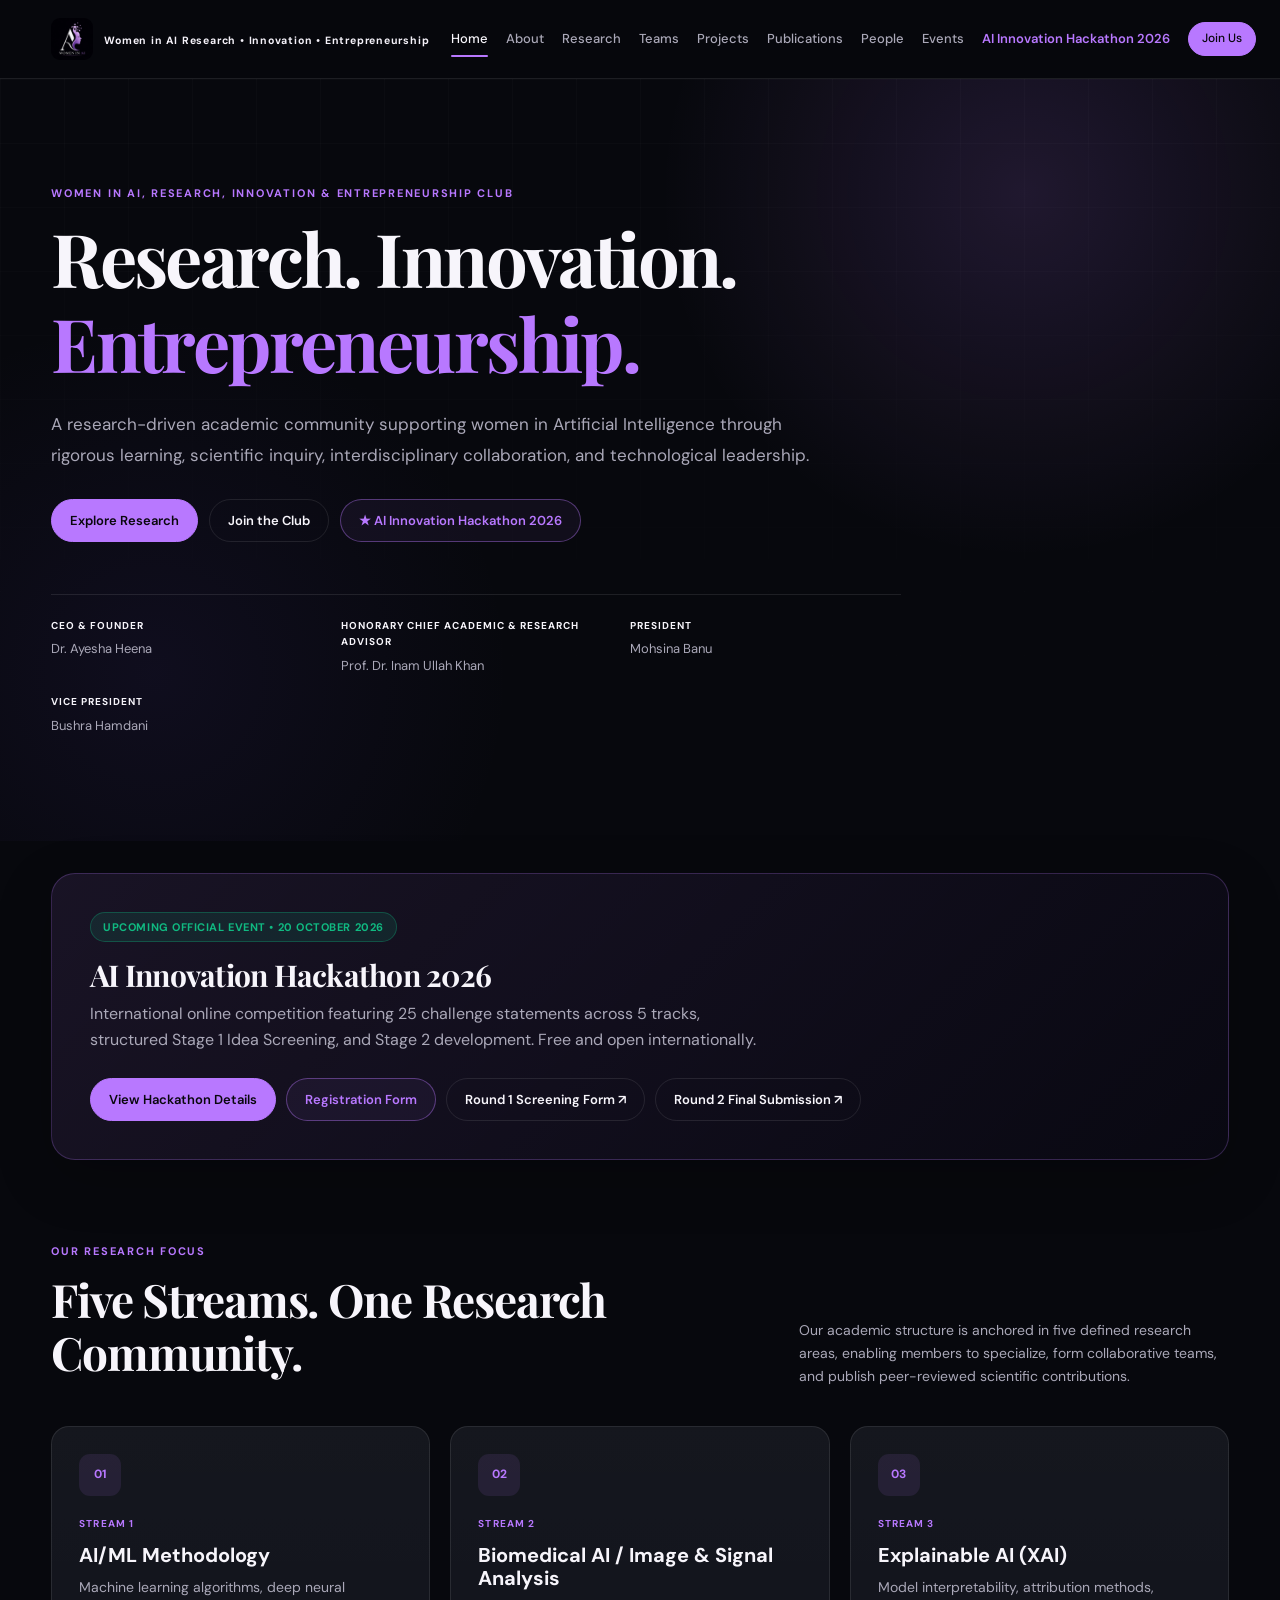
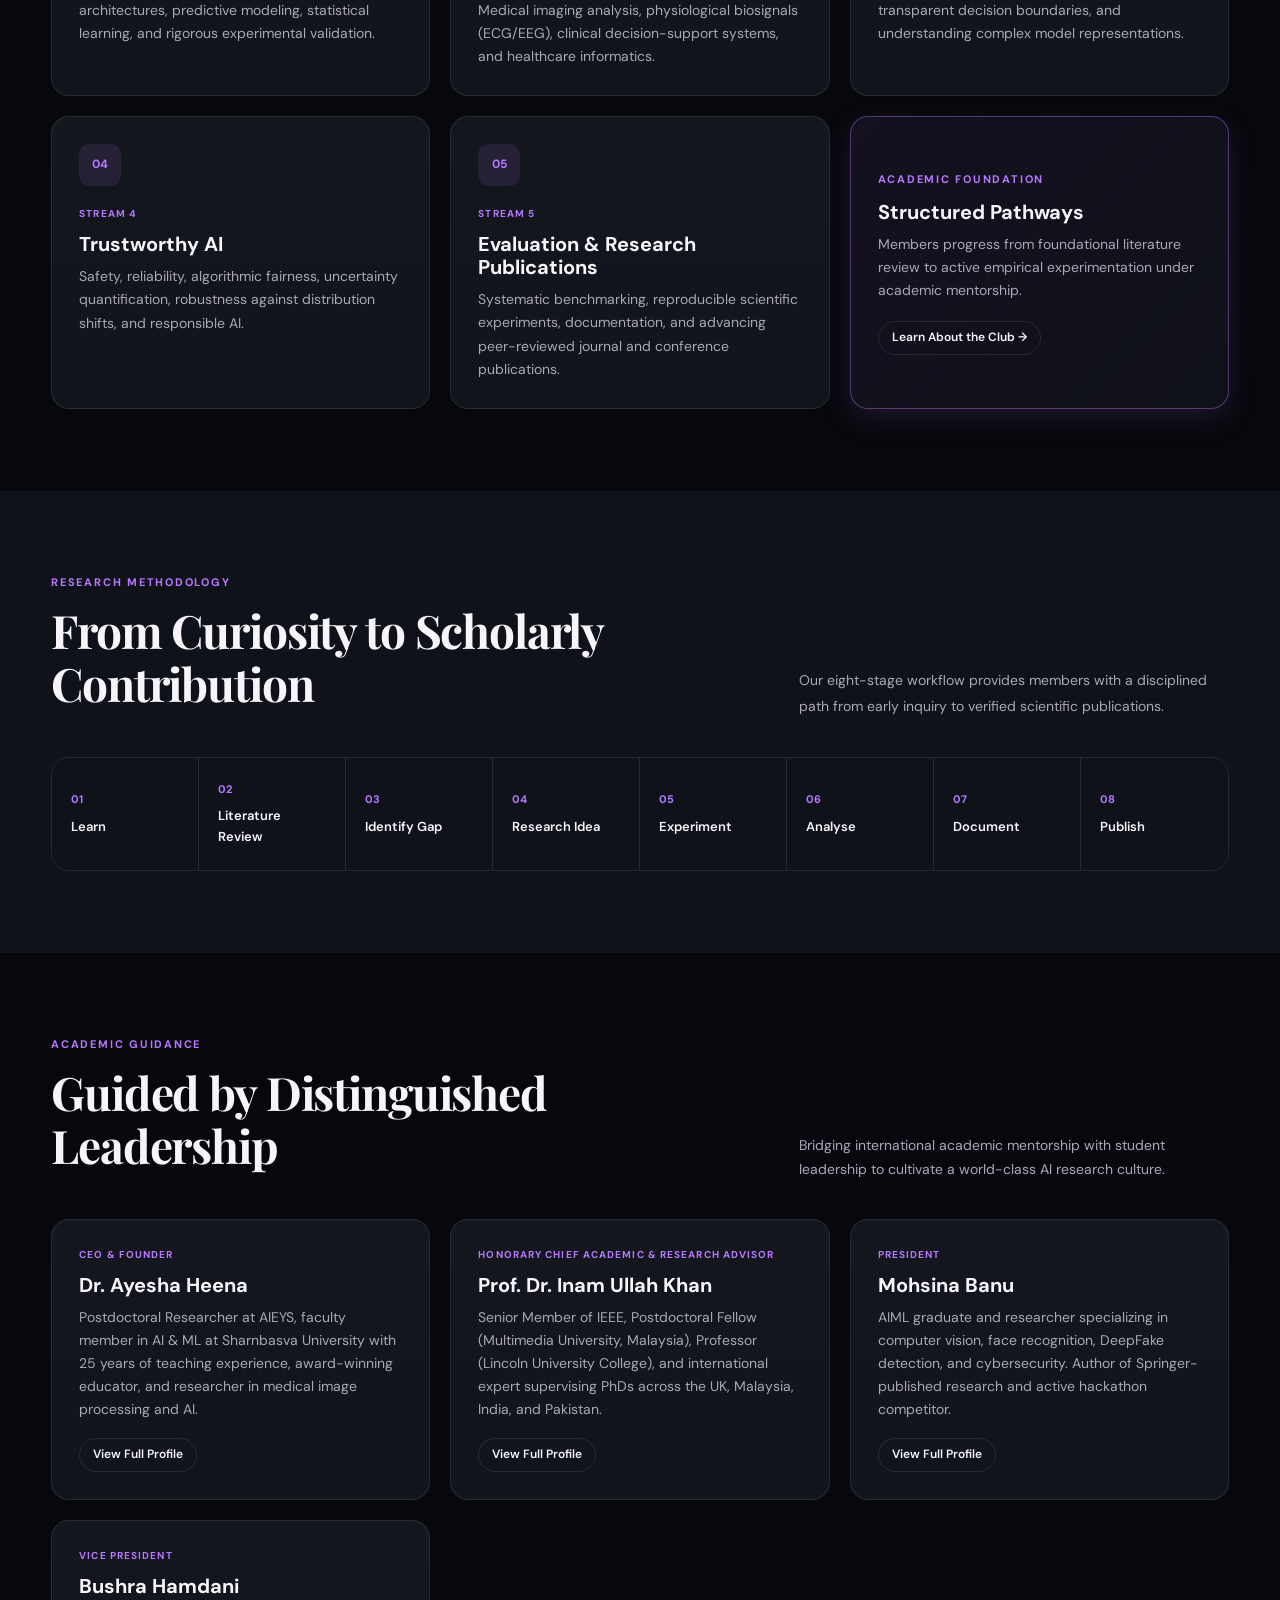
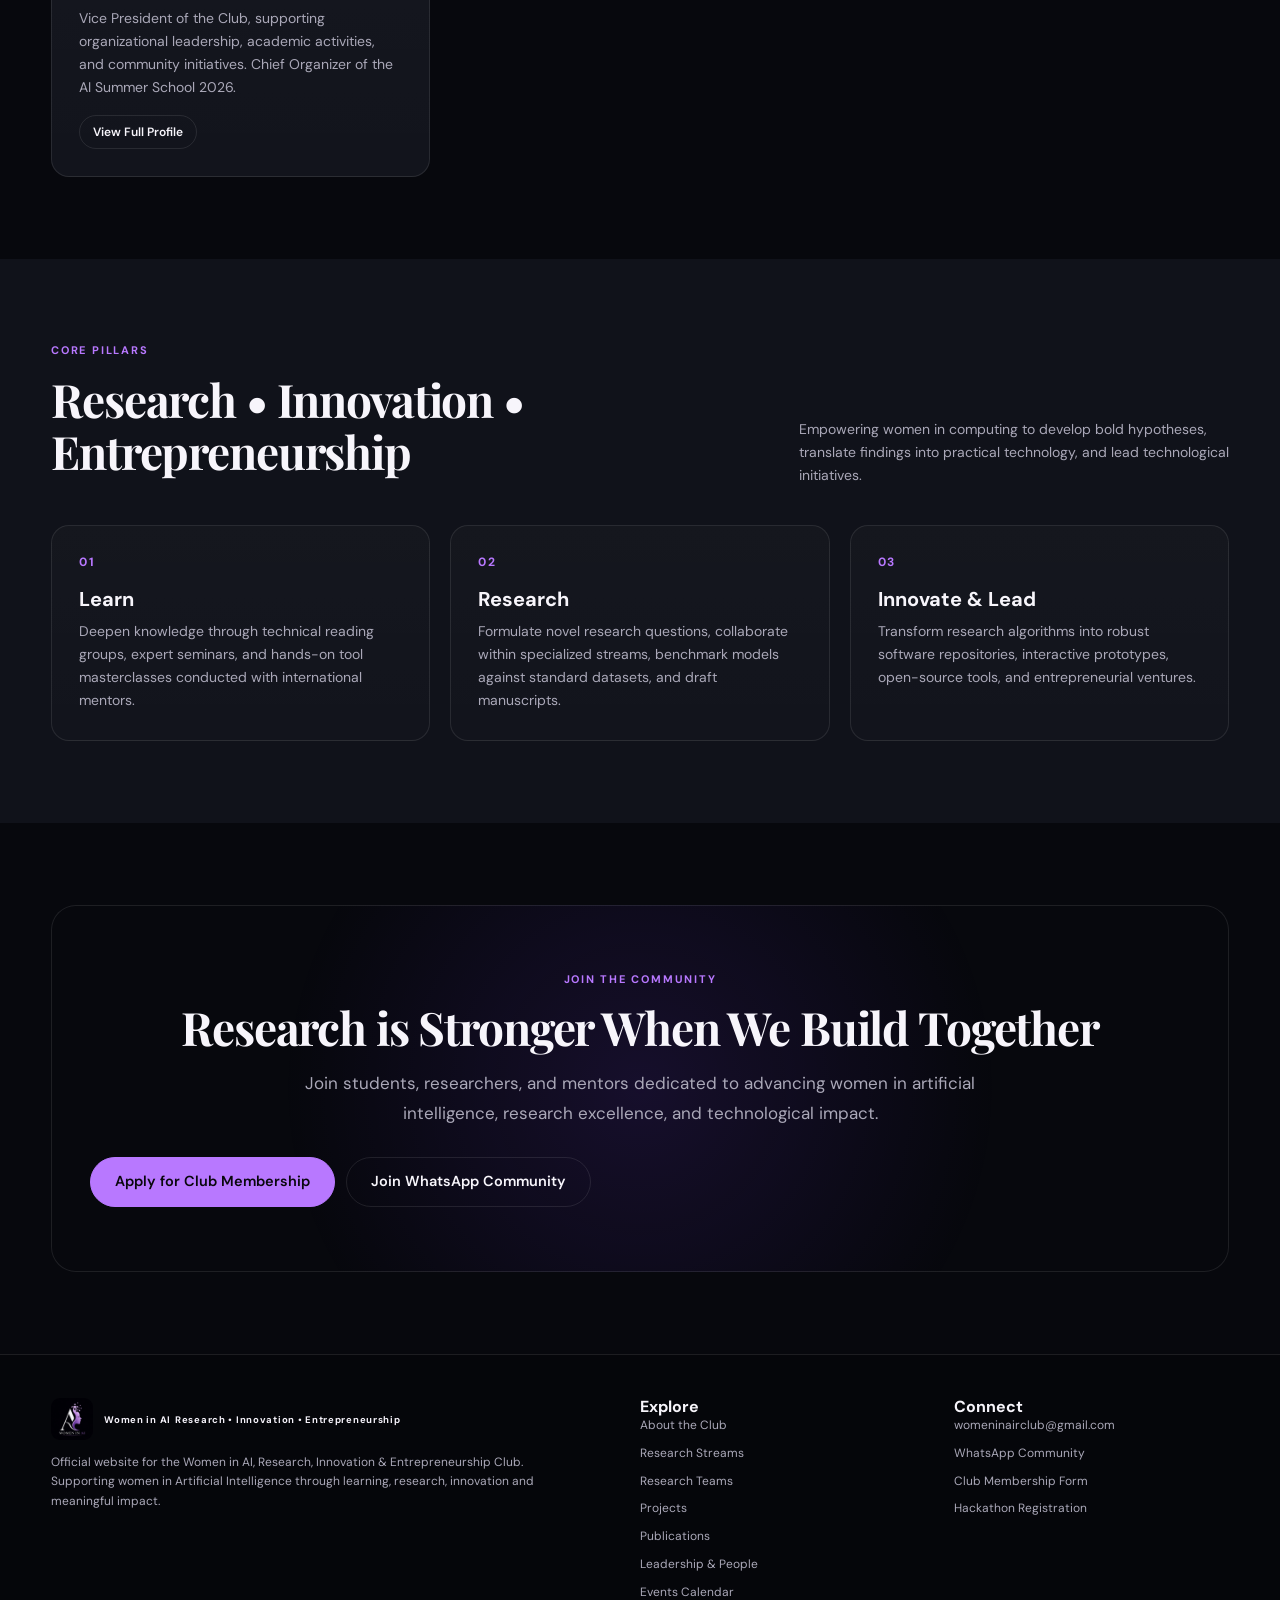
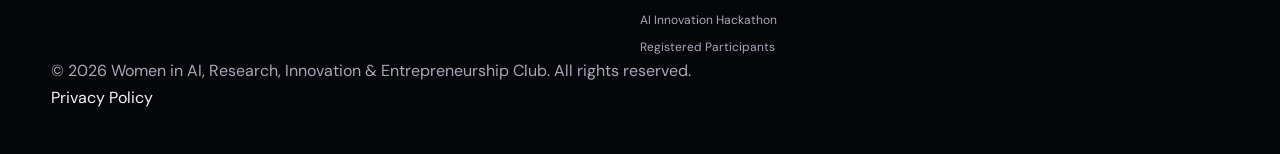
==== index.html @ d2452361 "Add files via upload" ====
<!doctype html>
<html lang="en">
<head>
  <meta charset="utf-8">
  <meta name="viewport" content="width=device-width,initial-scale=1">
  <title>Women in AI, Research, Innovation &amp; Entrepreneurship Club | Research • Innovation • Entrepreneurship</title>
  <meta name="description" content="Women in AI, Research, Innovation &amp; Entrepreneurship Club — An academic and research-driven organization supporting women in Artificial Intelligence, research collaboration, technological innovation, and entrepreneurship.">
  <link rel="icon" href="assets/logo.png">
  <link rel="stylesheet" href="css/style.css">
  <link rel="canonical" href="https://womeninairclub.github.io/women-in-ai-research-club/index.html">
  <meta property="og:title" content="Women in AI, Research, Innovation &amp; Entrepreneurship Club">
  <meta property="og:description" content="Research • Innovation • Entrepreneurship — A research community supporting women in Artificial Intelligence through structured pathways from learning to publication.">
  <meta property="og:type" content="website">
  <meta property="og:image" content="https://womeninairclub.github.io/women-in-ai-research-club/assets/logo.png">
</head>
<body>

<!-- SITE HEADER -->
<header class="site-header">
  <div class="container nav-inner">
    <a class="brand" href="index.html" aria-label="Women in AI, Research, Innovation &amp; Entrepreneurship Club Home">
      <img src="assets/logo.png" alt="Women in AI, Research, Innovation &amp; Entrepreneurship Club logo">
      <div class="brand-text">
        <span class="brand-title">Women in AI</span>
        <span class="brand-sub">Research • Innovation • Entrepreneurship</span>
      </div>
    </a>

    <button class="menu" aria-label="Open navigation" aria-expanded="false">☰</button>

    <nav class="navlinks" aria-label="Primary navigation">
      <a href="index.html" class="active">Home</a>
      <a href="about.html">About</a>
      <a href="research.html">Research</a>
      <a href="teams.html">Teams</a>
      <a href="projects.html">Projects</a>
      <a href="publications.html">Publications</a>
      <a href="people.html">People</a>
      <a href="events.html">Events</a>
      <a href="hackathon.html" class="nav-hackathon">AI Innovation Hackathon 2026</a>
      <a href="join.html" class="btn primary sm">Join Us</a>
    </nav>
  </div>
</header>

<main>

  <!-- HERO -->
  <section class="hero">
    <div class="container">
      <div class="eyebrow">
        Women in AI, Research, Innovation &amp; Entrepreneurship Club
      </div>

      <h1>
        Research. Innovation.<br>
        <span class="highlight">Entrepreneurship.</span>
      </h1>

      <p class="lead">
        A research-driven academic community supporting women in Artificial Intelligence through rigorous learning, scientific inquiry, interdisciplinary collaboration, and technological leadership.
      </p>

      <div class="hero-actions">
        <a class="btn primary" href="research.html">
          Explore Research
        </a>
        <a class="btn" href="join.html">
          Join the Club
        </a>
        <a class="btn outline-purple" href="hackathon.html">
          ★ AI Innovation Hackathon 2026
        </a>
      </div>

      <!-- KEY LEADERSHIP SUMMARY -->
      <div class="meta">
        <div>
          <strong>CEO &amp; Founder</strong>
          Dr. Ayesha Heena
        </div>
        <div>
          <strong>Honorary Chief Academic &amp; Research Advisor</strong>
          Prof. Dr. Inam Ullah Khan
        </div>
        <div>
          <strong>President</strong>
          Mohsina Banu
        </div>
        <div>
          <strong>Vice President</strong>
          Bushra Hamdani
        </div>
      </div>
    </div>
  </section>

  <!-- HACKATHON PROMINENT CALLOUT BANNER -->
  <section class="section" style="padding:32px 0 0">
    <div class="container">
      <div class="featured-event" style="display:flex;align-items:center;justify-content:space-between;flex-wrap:wrap;gap:24px">
        <div>
          <span class="status-pill selected" style="margin-bottom:8px">Upcoming Official Event • 20 October 2026</span>
          <h2 style="font-size:clamp(22px,3vw,30px);margin:8px 0">AI Innovation Hackathon 2026</h2>
          <p style="margin:0;max-width:680px">
            International online competition featuring 25 challenge statements across 5 tracks, structured Stage 1 Idea Screening, and Stage 2 development. Free and open internationally.
          </p>
        </div>
        <div style="display:flex;gap:10px;flex-wrap:wrap">
          <a href="hackathon.html" class="btn primary">View Hackathon Details</a>
          <a href="https://forms.gle/tc3TrSSX1HFerk2j6" target="_blank" rel="noopener" class="btn outline-purple">Registration Form</a>
          <a href="https://forms.gle/AEkyM9kXws4LGCmFA" target="_blank" rel="noopener" class="btn secondary">Round 1 Screening Form ↗</a>
          <a href="https://forms.gle/Wg9k2b7oTtwWGKYw5" target="_blank" rel="noopener" class="btn secondary">Round 2 Final Submission ↗</a>
        </div>
      </div>
    </div>
  </section>

  <!-- FIVE RESEARCH STREAMS -->
  <section class="section" id="research-areas">
    <div class="container">
      <div class="section-head">
        <div>
          <div class="eyebrow">Our Research Focus</div>
          <h2>Five Streams. One Research Community.</h2>
        </div>
        <p>
          Our academic structure is anchored in five defined research areas, enabling members to specialize, form collaborative teams, and publish peer-reviewed scientific contributions.
        </p>
      </div>

      <div class="grid grid-3">
        <!-- STREAM 1 -->
        <a class="card research-card" href="research.html#methodology">
          <div class="icon">01</div>
          <div class="role">Stream 1</div>
          <h3>AI/ML Methodology</h3>
          <p>
            Machine learning algorithms, deep neural architectures, predictive modeling, statistical learning, and rigorous experimental validation.
          </p>
        </a>

        <!-- STREAM 2 -->
        <a class="card research-card" href="research.html#biomedical">
          <div class="icon">02</div>
          <div class="role">Stream 2</div>
          <h3>Biomedical AI / Image &amp; Signal Analysis</h3>
          <p>
            Medical imaging analysis, physiological biosignals (ECG/EEG), clinical decision-support systems, and healthcare informatics.
          </p>
        </a>

        <!-- STREAM 3 -->
        <a class="card research-card" href="research.html#explainable">
          <div class="icon">03</div>
          <div class="role">Stream 3</div>
          <h3>Explainable AI (XAI)</h3>
          <p>
            Model interpretability, attribution methods, transparent decision boundaries, and understanding complex model representations.
          </p>
        </a>

        <!-- STREAM 4 -->
        <a class="card research-card" href="research.html#trustworthy">
          <div class="icon">04</div>
          <div class="role">Stream 4</div>
          <h3>Trustworthy AI</h3>
          <p>
            Safety, reliability, algorithmic fairness, uncertainty quantification, robustness against distribution shifts, and responsible AI.
          </p>
        </a>

        <!-- STREAM 5 -->
        <a class="card research-card" href="publications.html">
          <div class="icon">05</div>
          <div class="role">Stream 5</div>
          <h3>Evaluation &amp; Research Publications</h3>
          <p>
            Systematic benchmarking, reproducible scientific experiments, documentation, and advancing peer-reviewed journal and conference publications.
          </p>
        </a>

        <!-- ABOUT OVERVIEW CARD -->
        <div class="card highlighted" style="display:flex;flex-direction:column;justify-content:center">
          <div class="eyebrow">Academic Foundation</div>
          <h3>Structured Pathways</h3>
          <p style="margin-bottom:18px">
            Members progress from foundational literature review to active empirical experimentation under academic mentorship.
          </p>
          <div>
            <a href="about.html" class="btn sm">Learn About the Club →</a>
          </div>
        </div>
      </div>
    </div>
  </section>

  <!-- RESEARCH ROADMAP -->
  <section class="section alt" id="roadmap">
    <div class="container">
      <div class="section-head">
        <div>
          <div class="eyebrow">Research Methodology</div>
          <h2>From Curiosity to Scholarly Contribution</h2>
        </div>
        <p class="lead">
          Our eight-stage workflow provides members with a disciplined path from early inquiry to verified scientific publications.
        </p>
      </div>

      <div class="roadmap">
        <div class="step">
          <small>01</small>
          <span>Learn</span>
        </div>
        <div class="step">
          <small>02</small>
          <span>Literature Review</span>
        </div>
        <div class="step">
          <small>03</small>
          <span>Identify Gap</span>
        </div>
        <div class="step">
          <small>04</small>
          <span>Research Idea</span>
        </div>
        <div class="step">
          <small>05</small>
          <span>Experiment</span>
        </div>
        <div class="step">
          <small>06</small>
          <span>Analyse</span>
        </div>
        <div class="step">
          <small>07</small>
          <span>Document</span>
        </div>
        <div class="step">
          <small>08</small>
          <span>Publish</span>
        </div>
      </div>
    </div>
  </section>

  <!-- LEADERSHIP -->
  <section class="section" id="leadership">
    <div class="container">
      <div class="section-head">
        <div>
          <div class="eyebrow">Academic Guidance</div>
          <h2>Guided by Distinguished Leadership</h2>
        </div>
        <p>
          Bridging international academic mentorship with student leadership to cultivate a world-class AI research culture.
        </p>
      </div>

      <div class="grid grid-3">
        <!-- CEO & FOUNDER -->
        <div class="card">
          <div class="role">CEO &amp; Founder</div>
          <h3>Dr. Ayesha Heena</h3>
          <p>
            Postdoctoral Researcher at AIEYS, faculty member in AI &amp; ML at Sharnbasva University with 25 years of teaching experience, award-winning educator, and researcher in medical image processing and AI.
          </p>
          <div style="margin-top:auto;padding-top:16px">
            <a class="btn sm" href="people.html#ayesha-heena">View Full Profile</a>
          </div>
        </div>

        <!-- ADVISOR -->
        <div class="card">
          <div class="role">Honorary Chief Academic &amp; Research Advisor</div>
          <h3>Prof. Dr. Inam Ullah Khan</h3>
          <p>
            Senior Member of IEEE, Postdoctoral Fellow (Multimedia University, Malaysia), Professor (Lincoln University College), and international expert supervising PhDs across the UK, Malaysia, India, and Pakistan.
          </p>
          <div style="margin-top:auto;padding-top:16px">
            <a class="btn sm" href="people.html#inam-ullah-khan">View Full Profile</a>
          </div>
        </div>

        <!-- PRESIDENT -->
        <div class="card">
          <div class="role">President</div>
          <h3>Mohsina Banu</h3>
          <p>
            AIML graduate and researcher specializing in computer vision, face recognition, DeepFake detection, and cybersecurity. Author of Springer-published research and active hackathon competitor.
          </p>
          <div style="margin-top:auto;padding-top:16px">
            <a class="btn sm" href="people.html#mohsina-banu">View Full Profile</a>
          </div>
        </div>

        <!-- VICE PRESIDENT -->
        <div class="card">
          <div class="role">Vice President</div>
          <h3>Bushra Hamdani</h3>
          <p>
            Vice President of the Club, supporting organizational leadership, academic activities, and community initiatives. Chief Organizer of the AI Summer School 2026.
          </p>
          <div style="margin-top:auto;padding-top:16px">
            <a class="btn sm" href="people.html#bushra-hamdani">View Full Profile</a>
          </div>
        </div>
      </div>
    </div>
  </section>

  <!-- PILLARS -->
  <section class="section alt">
    <div class="container">
      <div class="section-head">
        <div>
          <div class="eyebrow">Core Pillars</div>
          <h2>Research • Innovation • Entrepreneurship</h2>
        </div>
        <p>
          Empowering women in computing to develop bold hypotheses, translate findings into practical technology, and lead technological initiatives.
        </p>
      </div>

      <div class="grid grid-3">
        <div class="card">
          <div class="num">01</div>
          <h3>Learn</h3>
          <p>
            Deepen knowledge through technical reading groups, expert seminars, and hands-on tool masterclasses conducted with international mentors.
          </p>
        </div>

        <div class="card">
          <div class="num">02</div>
          <h3>Research</h3>
          <p>
            Formulate novel research questions, collaborate within specialized streams, benchmark models against standard datasets, and draft manuscripts.
          </p>
        </div>

        <div class="card">
          <div class="num">03</div>
          <h3>Innovate &amp; Lead</h3>
          <p>
            Transform research algorithms into robust software repositories, interactive prototypes, open-source tools, and entrepreneurial ventures.
          </p>
        </div>
      </div>
    </div>
  </section>

  <!-- CTA -->
  <section class="section">
    <div class="container">
      <div class="cta">
        <div class="eyebrow">Join the Community</div>
        <h2>Research is Stronger When We Build Together</h2>
        <p class="lead">
          Join students, researchers, and mentors dedicated to advancing women in artificial intelligence, research excellence, and technological impact.
        </p>
        <div class="hero-actions">
          <a class="btn primary lg" href="join.html">
            Apply for Club Membership
          </a>
          <a class="btn lg" href="https://chat.whatsapp.com/DsJeBSmTsD1FaE4n0elSIj" target="_blank" rel="noopener">
            Join WhatsApp Community
          </a>
        </div>
      </div>
    </div>
  </section>

</main>

<!-- FOOTER -->
<footer>
  <div class="container footer-grid">
    <div class="footer-brand">
      <a class="brand" href="index.html">
        <img src="assets/logo.png" alt="Women in AI logo">
        <div class="brand-text">
          <span class="brand-title">Women in AI</span>
          <span class="brand-sub">Research • Innovation • Entrepreneurship</span>
        </div>
      </a>
      <p>
        Official website for the Women in AI, Research, Innovation &amp; Entrepreneurship Club. Supporting women in Artificial Intelligence through learning, research, innovation and meaningful impact.
      </p>
    </div>

    <div class="footer-col">
      <h4>Explore</h4>
      <div class="footer-links">
        <a href="about.html">About the Club</a>
        <a href="research.html">Research Streams</a>
        <a href="teams.html">Research Teams</a>
        <a href="projects.html">Projects</a>
        <a href="publications.html">Publications</a>
        <a href="people.html">Leadership &amp; People</a>
        <a href="events.html">Events Calendar</a>
        <a href="hackathon.html">AI Innovation Hackathon</a>
        <a href="participants.html">Registered Participants</a>
      </div>
    </div>

    <div class="footer-col">
      <h4>Connect</h4>
      <div class="footer-links">
        <a href="mailto:womeninairclub@gmail.com">womeninairclub@gmail.com</a>
        <a href="https://chat.whatsapp.com/DsJeBSmTsD1FaE4n0elSIj" target="_blank" rel="noopener">WhatsApp Community</a>
        <a href="join.html">Club Membership Form</a>
        <a href="https://forms.gle/tc3TrSSX1HFerk2j6" target="_blank" rel="noopener">Hackathon Registration</a>
      </div>
    </div>
  </div>

  <div class="container footer-bottom">
    <p>© <span data-year>2026</span> Women in AI, Research, Innovation &amp; Entrepreneurship Club. All rights reserved.</p>
    <div>
      <a href="privacy.html">Privacy Policy</a>
    </div>
  </div>
</footer>

<script src="js/main.js"></script>
</body>
</html>
---- css/style.css ----
@import url('https://fonts.googleapis.com/css2?family=DM+Sans:wght@400;500;600;700&family=Playfair+Display:wght@500;600;700&display=swap');

:root{
  --bg:#07080d;
  --bg-soft:#0b0c13;
  --surface:#10121a;
  --surface-2:#141620;
  --surface-3:#191b27;
  --text:#f7f5fb;
  --muted:#aaa8b8;
  --muted-2:#7e7b8d;
  --line:rgba(255,255,255,.095);
  --line-strong:rgba(184,120,255,.30);
  --purple:#b878ff;
  --purple-2:#8d55e8;
  --max:1180px;
  --radius:18px;
  --shadow:0 18px 55px rgba(0,0,0,.22);
}

*{margin:0;padding:0;box-sizing:border-box}
html{scroll-behavior:smooth}
body{background:var(--bg);color:var(--text);font-family:"DM Sans",sans-serif;line-height:1.65;overflow-x:hidden}
body::selection{background:rgba(184,120,255,.28);color:#fff}
img{max-width:100%;display:block}
a{color:inherit;text-decoration:none}
button,input,textarea,select{font:inherit}
button{cursor:pointer}

.container{width:min(92%,var(--max));margin:0 auto}

/* NAVIGATION */
.nav,.site-header{position:sticky;top:0;z-index:1000;background:rgba(7,8,13,.90);backdrop-filter:blur(18px);-webkit-backdrop-filter:blur(18px);border-bottom:1px solid var(--line)}
.nav-inner{min-height:78px;display:flex;align-items:center;justify-content:space-between;gap:22px}
.brand{display:flex;align-items:center;gap:11px;flex:0 0 auto;min-width:245px;font-weight:700}
.brand img{width:42px;height:42px;object-fit:contain;border-radius:9px;flex:0 0 auto}
.brand span{font-size:10.5px;line-height:1.28;letter-spacing:.075em;color:#f5f2fa}
.navlinks{display:flex;align-items:center;justify-content:flex-end;gap:18px;flex-wrap:nowrap}
.navlinks a{position:relative;color:var(--muted);font-size:13px;font-weight:500;padding:9px 0;white-space:nowrap;transition:color .2s ease,transform .2s ease}
.navlinks a:hover{color:var(--text)}
.navlinks a:not(.btn)::after{content:"";position:absolute;left:0;bottom:2px;width:0;height:2px;border-radius:99px;background:var(--purple);transition:width .22s ease}
.navlinks a:not(.btn):hover::after,.navlinks a:not(.btn).active::after{width:100%}
.navlinks a.active{color:var(--text)}
.menu{display:none;width:42px;height:42px;border:1px solid var(--line);border-radius:11px;background:var(--surface);color:var(--text);font-size:20px;align-items:center;justify-content:center}

/* TYPOGRAPHY */
h1,h2,h3,h4{color:var(--text);line-height:1.15}
h1,h2{font-family:"Playfair Display",serif}
h1{font-size:clamp(42px,6vw,74px);letter-spacing:-.035em}
h2{font-size:clamp(30px,4vw,46px);letter-spacing:-.025em}
h3{font-size:20px}
p{color:var(--muted)}
.lead{max-width:760px;font-size:17px;line-height:1.8}
.eyebrow{color:var(--purple);font-size:11px;font-weight:700;letter-spacing:.16em;text-transform:uppercase;margin-bottom:13px}
.breadcrumb{color:var(--muted-2);font-size:12px;margin-bottom:18px}

/* HERO */
.hero{min-height:78vh;display:flex;align-items:center;padding:105px 0;position:relative;background:radial-gradient(circle at 80% 15%,rgba(184,120,255,.14),transparent 30%),radial-gradient(circle at 12% 78%,rgba(91,62,180,.10),transparent 28%)}
.hero::before{content:"";position:absolute;inset:0;pointer-events:none;background:linear-gradient(rgba(255,255,255,.018) 1px,transparent 1px),linear-gradient(90deg,rgba(255,255,255,.018) 1px,transparent 1px);background-size:64px 64px;mask-image:linear-gradient(to bottom,#000,transparent 90%)}
.hero>.container{position:relative;z-index:1}
.hero h1{max-width:900px;margin-bottom:24px}
.hero h1 span{color:var(--purple)!important}
.hero-actions{display:flex;flex-wrap:wrap;gap:11px;margin-top:28px}
.meta{display:grid;grid-template-columns:repeat(3,1fr);gap:18px;max-width:850px;margin-top:52px;padding-top:23px;border-top:1px solid var(--line)}
.meta div{font-size:13px;color:var(--muted)}
.meta strong{display:block;color:var(--text);font-size:10px;letter-spacing:.1em;text-transform:uppercase;margin-bottom:4px}
.page-hero{padding:92px 0 64px;border-bottom:1px solid var(--line);background:radial-gradient(circle at 78% 15%,rgba(125,60,255,.12),transparent 33%)}
.page-hero h1{margin-bottom:16px}
.page-hero> .container>p:not(.eyebrow):not(.lead){max-width:720px;font-size:17px}

/* SECTIONS */
.section{padding:82px 0}
.section.alt,.section-alt{background:var(--surface)}
.section-head{display:flex;align-items:flex-end;justify-content:space-between;gap:35px;margin-bottom:38px}
.section-head>div{max-width:720px}
.section-head>p{max-width:430px;font-size:14px}
.section-head h2{margin-bottom:9px}
.section-heading{max-width:760px;margin-bottom:38px}
.section-heading h2{margin-bottom:12px}
.section-heading>p:not(.eyebrow){max-width:700px}
.section-subheading{margin:42px 0 19px}
.section-subheading h3{font-size:23px}

/* GRIDS */
.grid{display:grid;gap:20px}
.grid-2{grid-template-columns:repeat(2,minmax(0,1fr))}
.grid-3{grid-template-columns:repeat(3,minmax(0,1fr))}
.research-grid{display:grid;grid-template-columns:repeat(2,minmax(0,1fr));gap:20px}
.people-grid{display:grid;grid-template-columns:repeat(3,minmax(0,1fr));gap:20px}

/* CARDS */
.card,.person-card,.publication-card,.research-card{background:linear-gradient(180deg,rgba(255,255,255,.018),rgba(255,255,255,.006)),var(--surface);border:1px solid var(--line);border-radius:var(--radius);padding:27px;transition:transform .24s ease,border-color .24s ease,background .24s ease,box-shadow .24s ease}
.card:hover,.person-card:hover,.publication-card:hover,.research-card:hover{transform:translateY(-4px);border-color:var(--line-strong);background:var(--surface-2);box-shadow:var(--shadow)}
.card h3,.person-card h3,.publication-card h3,.research-card h3{margin-bottom:9px}
.card p,.person-card p,.publication-card p,.research-card p{font-size:14px}
.research-card{display:block}
.research-card .icon{width:42px;height:42px;display:flex;align-items:center;justify-content:center;margin-bottom:20px;border-radius:11px;background:rgba(184,120,255,.10);color:var(--purple);font-size:12px;font-weight:700}
.role{color:var(--purple);font-size:10px;font-weight:700;letter-spacing:.11em;text-transform:uppercase;margin-bottom:11px}
.num{color:var(--purple);font-size:12px;font-weight:700;letter-spacing:.12em;margin-bottom:15px}

/* BUTTONS */
.btn{display:inline-flex;align-items:center;justify-content:center;min-height:43px;padding:10px 18px;border:1px solid var(--line);border-radius:999px;background:transparent;color:var(--text);font-size:13px;font-weight:600;transition:transform .2s ease,background .2s ease,border-color .2s ease,opacity .2s ease}
.btn:hover{transform:translateY(-2px);border-color:var(--line-strong)}
.btn.primary{background:var(--purple);border-color:var(--purple);color:#09070d}
.btn.primary:hover{opacity:.9}
.btn.secondary{background:transparent}
.button-row{display:flex;flex-wrap:wrap;gap:10px;margin-top:23px}

/* ROADMAP */
.roadmap{display:grid;grid-template-columns:repeat(8,minmax(0,1fr));margin-top:38px;border:1px solid var(--line);border-radius:var(--radius);overflow:hidden}
.step{min-height:112px;padding:19px;display:flex;flex-direction:column;justify-content:center;gap:7px;background:var(--surface);border-right:1px solid var(--line)}
.step:last-child{border-right:none}.step small{color:var(--purple);font-size:11px;font-weight:700}.step span{font-size:13px;font-weight:600;color:var(--text)}

/* EVENTS */
.featured-event{padding:38px;border-radius:24px;border:1px solid rgba(184,120,255,.24);background:linear-gradient(135deg,rgba(184,120,255,.10),rgba(125,60,255,.025));box-shadow:var(--shadow)}
.featured-event h2{margin:13px 0}.featured-event p{max-width:720px}.event-status{display:inline-block;padding:5px 10px;border-radius:999px;background:rgba(184,120,255,.11);color:var(--purple);font-size:10px;font-weight:700;letter-spacing:.1em}.event-meta{font-size:13px;color:var(--muted);margin:7px 0 12px}
.step-number{display:inline-flex;width:33px;height:33px;align-items:center;justify-content:center;margin-bottom:16px;border-radius:50%;background:rgba(184,120,255,.11);color:var(--purple);font-size:12px;font-weight:700}
.timeline{display:grid;grid-template-columns:repeat(3,1fr);border:1px solid var(--line);border-radius:var(--radius);overflow:hidden}.timeline-item{min-height:105px;padding:22px;background:var(--surface);border-right:1px solid var(--line);display:flex;flex-direction:column;justify-content:center;gap:5px}.timeline-item:last-child{border-right:none}.timeline-item strong{color:var(--purple);font-size:15px}.timeline-item span{color:var(--muted);font-size:13px}

/* PEOPLE */
.team-card{display:flex;flex-direction:column;gap:7px}.team-card h3{margin-bottom:3px}.team-details{color:var(--muted);font-size:13px}

/* LIST */
.list{display:grid;gap:11px;margin-top:18px;padding:0;list-style:none}.list li{position:relative;color:var(--muted);padding-left:21px;font-size:14px}.list li::before{content:"•";position:absolute;left:0;color:var(--purple)}

/* CTA */
.cta{padding:64px 38px;text-align:center;border:1px solid var(--line);border-radius:25px;background:radial-gradient(circle at center,rgba(125,60,255,.13),transparent 58%)}.cta-content{max-width:720px;margin:0 auto}.cta h2{margin-bottom:14px}.cta .lead{margin:0 auto}

/* FORMS */
.form-grid{display:grid;grid-template-columns:repeat(2,minmax(0,1fr));gap:17px}.form-group{display:flex;flex-direction:column;gap:7px}.form-group.full{grid-column:1/-1}.form-group label{font-size:13px;font-weight:600}.form-group input,.form-group textarea,.form-group select{width:100%;padding:12px 14px;border:1px solid var(--line);border-radius:11px;background:var(--surface);color:var(--text);outline:none}.form-group input::placeholder,.form-group textarea::placeholder{color:var(--muted-2)}.form-group input:focus,.form-group textarea:focus,.form-group select:focus{border-color:var(--purple)}.form-group textarea{min-height:145px;resize:vertical}.form-note{margin-top:10px;font-size:12px}

/* RESOURCES / EMPTY STATES */
.resource-links{display:flex;flex-wrap:wrap;gap:10px;margin-top:19px}.empty{padding:25px;border:1px dashed rgba(184,120,255,.25);border-radius:16px;background:rgba(184,120,255,.035);color:var(--muted);font-size:14px}

/* FOOTER */
footer,.site-footer{padding:43px 0;border-top:1px solid var(--line);background:#05060a}.footer-grid{display:grid;grid-template-columns:2fr 1fr 1fr;gap:40px}.footer-grid .brand{margin-bottom:13px}.footer-grid .brand span{font-size:9.5px}.footer-grid p{max-width:520px;font-size:12px;margin-top:6px}.footer-grid strong{display:block;margin-bottom:12px;font-size:13px}.footer-links{display:grid;gap:8px}.footer-links a{color:var(--muted);font-size:12px}.footer-links a:hover{color:var(--purple)}.site-footer .container{display:flex;justify-content:space-between;align-items:center;gap:25px}

/* RESPONSIVE */
@media(max-width:1120px){.navlinks{gap:13px}.navlinks a{font-size:12px}.brand{min-width:225px}.brand span{font-size:9.5px}}
@media(max-width:980px){.menu{display:flex}.nav-inner{min-height:70px;flex-wrap:wrap;padding:12px 0}.navlinks{display:none;width:100%;flex-direction:column;align-items:stretch;gap:0;padding:10px 0 4px;border-top:1px solid var(--line)}.navlinks.open{display:flex}.navlinks a{width:100%;padding:11px 3px}.navlinks a:not(.btn)::after{bottom:3px}.navlinks .btn{margin-top:7px}.grid-3,.people-grid{grid-template-columns:repeat(2,minmax(0,1fr))}.roadmap{grid-template-columns:repeat(4,1fr)}.step:nth-child(4){border-right:none}.step:nth-child(-n+4){border-bottom:1px solid var(--line)}.footer-grid{grid-template-columns:1.5fr 1fr 1fr}}
@media(max-width:760px){.section-head{flex-direction:column;align-items:flex-start;gap:12px}.meta{grid-template-columns:1fr;max-width:600px}.timeline{grid-template-columns:1fr}.timeline-item{border-right:none;border-bottom:1px solid var(--line)}.timeline-item:last-child{border-bottom:none}.form-grid{grid-template-columns:1fr}.form-group.full{grid-column:auto}.footer-grid{grid-template-columns:1fr 1fr}.footer-grid>div:first-child{grid-column:1/-1}.research-grid{grid-template-columns:1fr}}
@media(max-width:600px){.container{width:min(90%,var(--max))}.brand{min-width:0;max-width:290px}.brand img{width:38px;height:38px}.brand span{font-size:8.5px;letter-spacing:.06em}.hero{min-height:auto;padding:78px 0}.hero h1{font-size:clamp(40px,12vw,58px)}.lead{font-size:16px}.hero-actions,.button-row{flex-direction:column;align-items:stretch}.hero-actions .btn,.button-row .btn{width:100%}.page-hero{padding:70px 0 52px}.page-hero h1{font-size:44px}.section{padding:62px 0}.grid-2,.grid-3,.people-grid{grid-template-columns:1fr}.featured-event,.cta{padding:28px 22px}.card,.person-card,.publication-card,.research-card{padding:23px}.roadmap{grid-template-columns:1fr 1fr}.step{min-height:95px;border-bottom:1px solid var(--line)}.step:nth-child(2n){border-right:none}.step:nth-child(7),.step:nth-child(8){border-bottom:none}.footer-grid{grid-template-columns:1fr}.footer-grid>div:first-child{grid-column:auto}.site-footer .container{flex-direction:column;align-items:flex-start}}
@media(max-width:400px){h1{font-size:39px}h2{font-size:30px}.brand span{font-size:7.8px}.roadmap{grid-template-columns:1fr}.step,.step:nth-child(2n){border-right:none}.step:nth-child(7){border-bottom:1px solid var(--line)}.step:last-child{border-bottom:none}}

/* EXTENDED UI COMPONENTS & UTILITIES */
.nav-hackathon {
  color: var(--purple) !important;
  font-weight: 600 !important;
}
.card.highlighted {
  border-color: rgba(184, 120, 255, 0.4);
  background: linear-gradient(135deg, rgba(184, 120, 255, 0.08), rgba(16, 18, 26, 0.95));
  box-shadow: 0 10px 30px rgba(184, 120, 255, 0.12);
}
.btn.sm {
  min-height: 34px;
  padding: 6px 13px;
  font-size: 12px;
}
.btn.lg {
  min-height: 48px;
  padding: 12px 24px;
  font-size: 14.5px;
}
.btn.outline-purple {
  border-color: rgba(184, 120, 255, 0.4);
  color: var(--purple);
  background: rgba(184, 120, 255, 0.06);
}
.btn.outline-purple:hover {
  background: rgba(184, 120, 255, 0.16);
  border-color: var(--purple);
  color: #fff;
}
.form-card {
  background: var(--surface);
  border: 1px solid var(--line);
  border-radius: var(--radius);
  padding: 34px;
  box-shadow: var(--shadow);
}
.form-control {
  width: 100%;
  padding: 12px 14px;
  border: 1px solid var(--line);
  border-radius: 11px;
  background: var(--surface-2);
  color: var(--text);
  outline: none;
  font-family: inherit;
  font-size: 14px;
  transition: border-color 0.2s ease, box-shadow 0.2s ease;
}
.form-control:focus {
  border-color: var(--purple);
  box-shadow: 0 0 0 3px rgba(184, 120, 255, 0.15);
}
.form-hint {
  font-size: 12px;
  color: var(--muted-2);
  margin-top: 4px;
  display: block;
}
.required {
  color: #ef4444;
  font-weight: bold;
}
.small-note {
  font-size: 12px;
  color: var(--muted-2);
}
.alert {
  padding: 16px 20px;
  border-radius: 12px;
  font-size: 14px;
  line-height: 1.6;
  margin-bottom: 20px;
  border: 1px solid var(--line);
  background: var(--surface-2);
  color: var(--text);
}
.alert.info {
  background: rgba(59, 130, 246, 0.1);
  border-color: rgba(59, 130, 246, 0.3);
  color: #93c5fd;
}
.alert.warning {
  background: rgba(245, 158, 11, 0.1);
  border-color: rgba(245, 158, 11, 0.3);
  color: #fcd34d;
}
.alert.success {
  background: rgba(16, 185, 129, 0.1);
  border-color: rgba(16, 185, 129, 0.3);
  color: #6ee7b7;
}
.alert.error {
  background: rgba(239, 68, 68, 0.1);
  border-color: rgba(239, 68, 68, 0.3);
  color: #fca5a5;
}
.status-pill {
  display: inline-flex;
  align-items: center;
  gap: 5px;
  padding: 5px 12px;
  border-radius: 999px;
  font-size: 11px;
  font-weight: 700;
  letter-spacing: 0.05em;
  text-transform: uppercase;
  white-space: nowrap;
}
.status-pill.selected {
  background: rgba(16, 185, 129, 0.12);
  color: #10b981;
  border: 1px solid rgba(16, 185, 129, 0.3);
}
.status-pill.submitted {
  background: rgba(184, 120, 255, 0.12);
  color: #b878ff;
  border: 1px solid rgba(184, 120, 255, 0.3);
}
.status-pill.not-selected {
  background: rgba(239, 68, 68, 0.12);
  color: #ef4444;
  border: 1px solid rgba(239, 68, 68, 0.3);
}
.btn.loading {
  opacity: 0.7;
  pointer-events: none;
  position: relative;
}
.spinner {
  display: inline-block;
  width: 16px;
  height: 16px;
  border: 2px solid rgba(255, 255, 255, 0.3);
  border-top-color: #fff;
  border-radius: 50%;
  animation: spin 0.8s linear infinite;
  margin-right: 8px;
}
@keyframes spin {
  to { transform: rotate(360deg); }
}
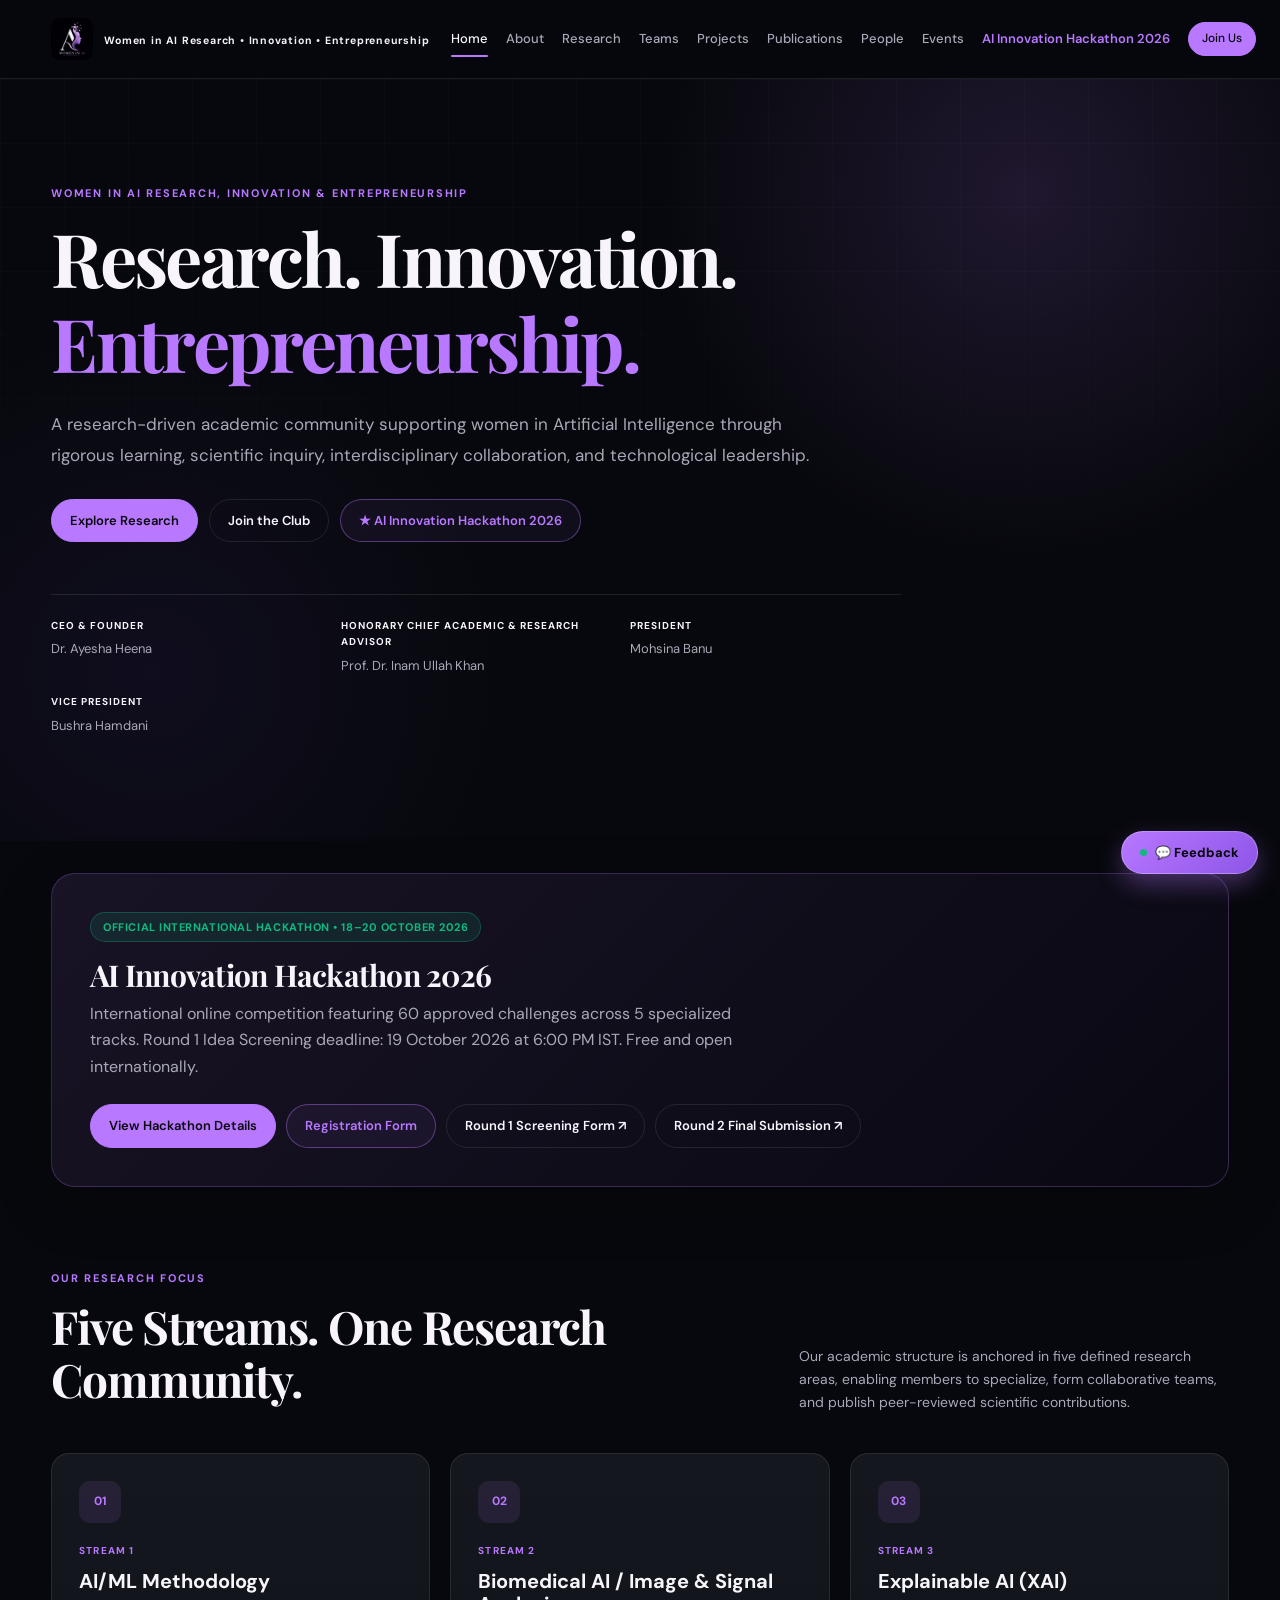
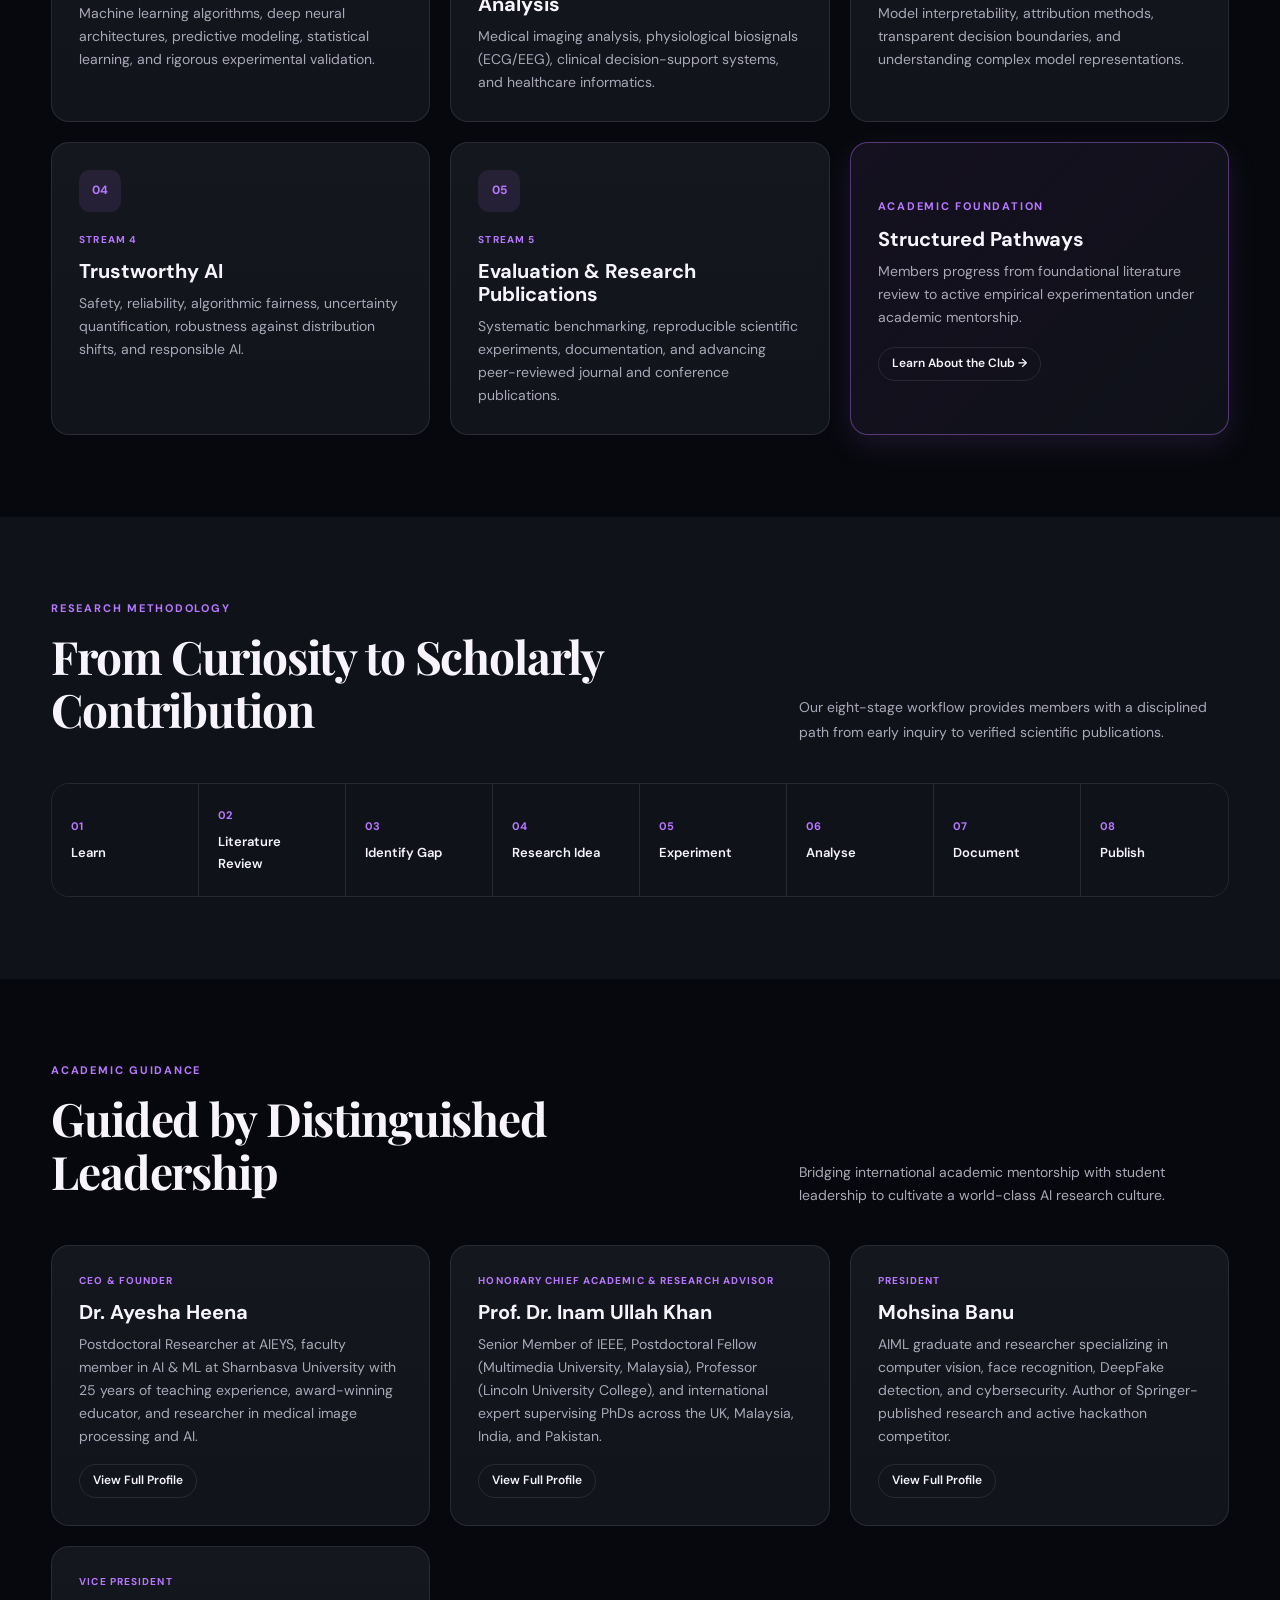
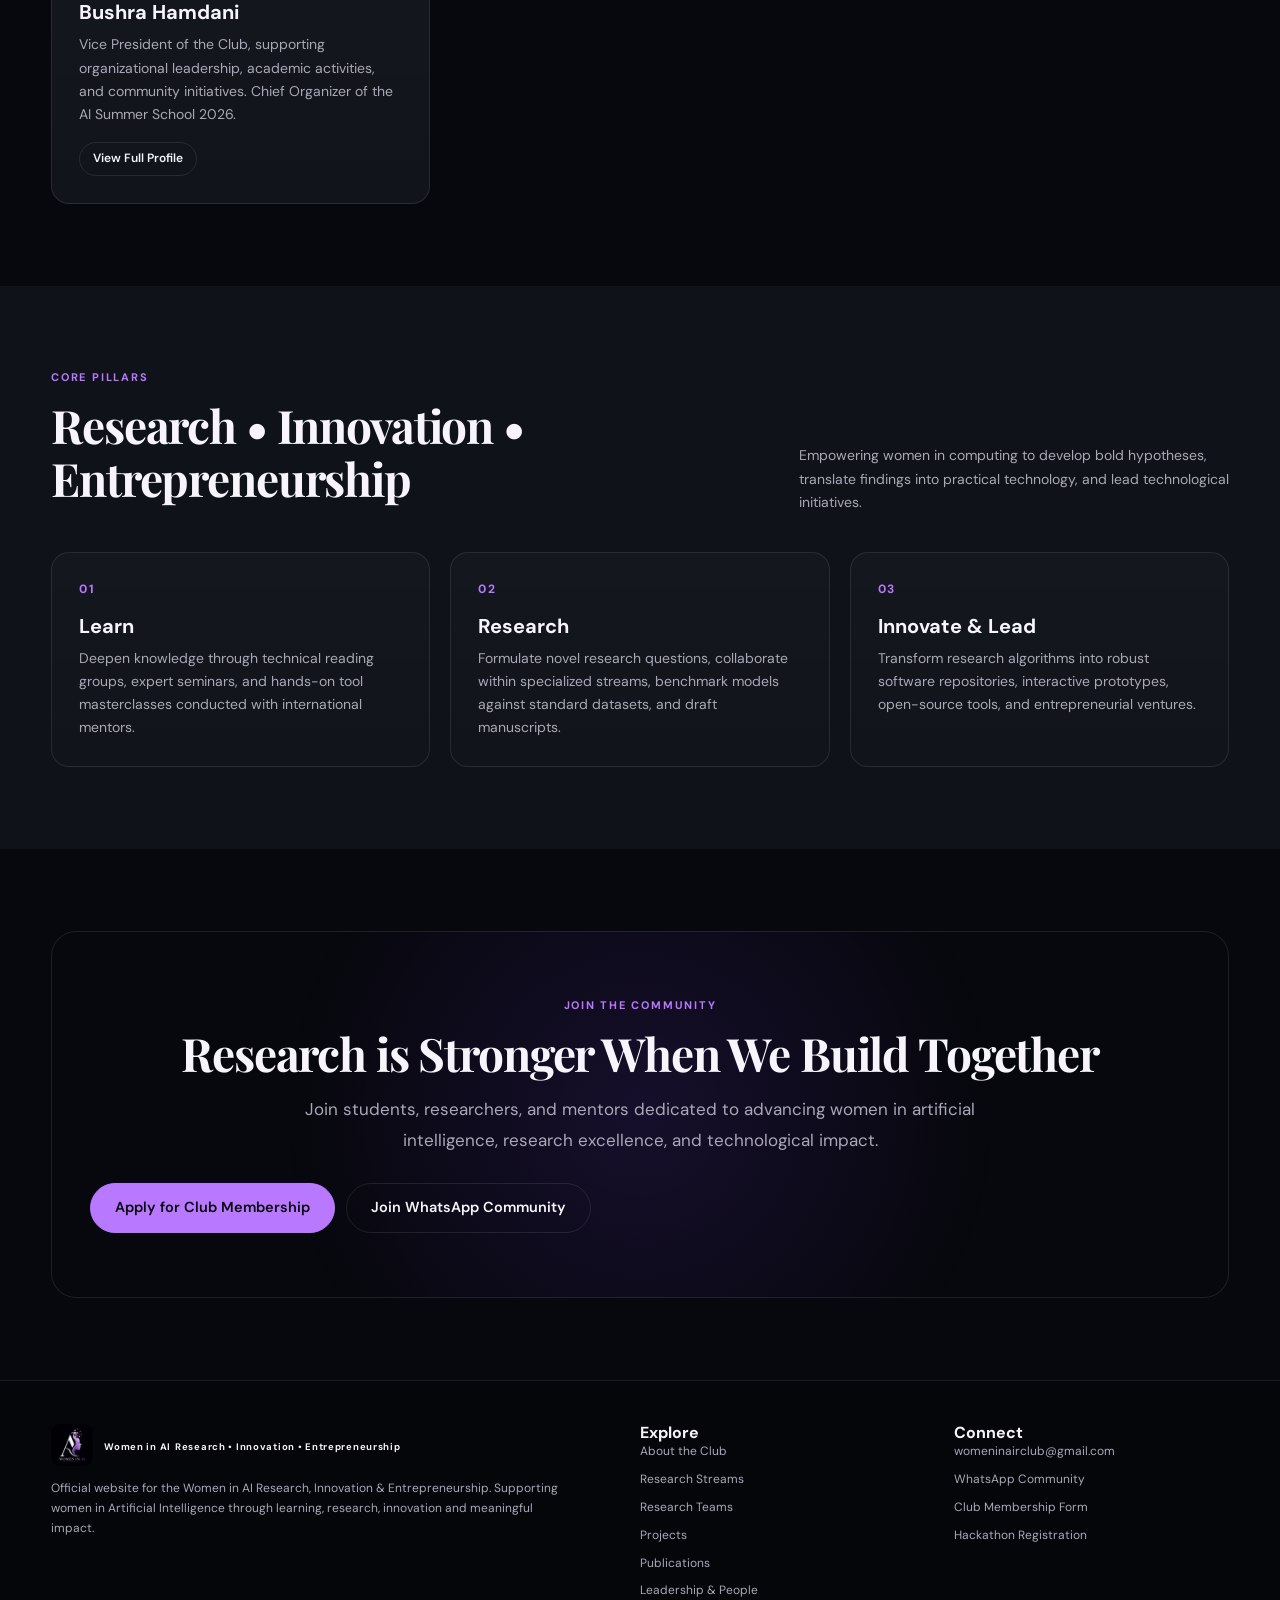
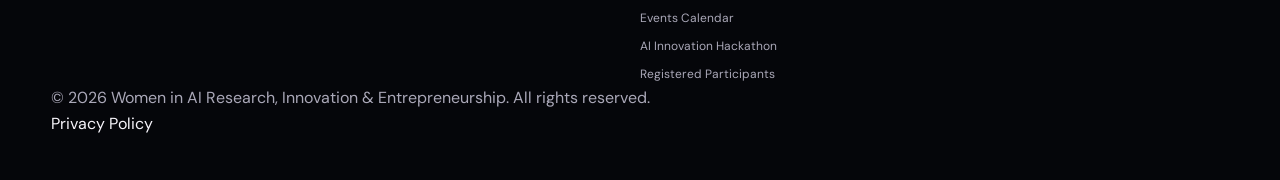
==== commit 3e069674: "Add files via upload" ====
--- a/index.html
+++ b/index.html
@@ -1,429 +1,429 @@
-<!doctype html>
-<html lang="en">
-<head>
-  <meta charset="utf-8">
-  <meta name="viewport" content="width=device-width,initial-scale=1">
-  <title>Women in AI, Research, Innovation &amp; Entrepreneurship Club | Research • Innovation • Entrepreneurship</title>
-  <meta name="description" content="Women in AI, Research, Innovation &amp; Entrepreneurship Club — An academic and research-driven organization supporting women in Artificial Intelligence, research collaboration, technological innovation, and entrepreneurship.">
-  <link rel="icon" href="assets/logo.png">
-  <link rel="stylesheet" href="css/style.css">
-  <link rel="canonical" href="https://womeninairclub.github.io/women-in-ai-research-club/index.html">
-  <meta property="og:title" content="Women in AI, Research, Innovation &amp; Entrepreneurship Club">
-  <meta property="og:description" content="Research • Innovation • Entrepreneurship — A research community supporting women in Artificial Intelligence through structured pathways from learning to publication.">
-  <meta property="og:type" content="website">
-  <meta property="og:image" content="https://womeninairclub.github.io/women-in-ai-research-club/assets/logo.png">
-</head>
-<body>
-
-<!-- SITE HEADER -->
-<header class="site-header">
-  <div class="container nav-inner">
-    <a class="brand" href="index.html" aria-label="Women in AI, Research, Innovation &amp; Entrepreneurship Club Home">
-      <img src="assets/logo.png" alt="Women in AI, Research, Innovation &amp; Entrepreneurship Club logo">
-      <div class="brand-text">
-        <span class="brand-title">Women in AI</span>
-        <span class="brand-sub">Research • Innovation • Entrepreneurship</span>
-      </div>
-    </a>
-
-    <button class="menu" aria-label="Open navigation" aria-expanded="false">☰</button>
-
-    <nav class="navlinks" aria-label="Primary navigation">
-      <a href="index.html" class="active">Home</a>
-      <a href="about.html">About</a>
-      <a href="research.html">Research</a>
-      <a href="teams.html">Teams</a>
-      <a href="projects.html">Projects</a>
-      <a href="publications.html">Publications</a>
-      <a href="people.html">People</a>
-      <a href="events.html">Events</a>
-      <a href="hackathon.html" class="nav-hackathon">AI Innovation Hackathon 2026</a>
-      <a href="join.html" class="btn primary sm">Join Us</a>
-    </nav>
-  </div>
-</header>
-
-<main>
-
-  <!-- HERO -->
-  <section class="hero">
-    <div class="container">
-      <div class="eyebrow">
-        Women in AI, Research, Innovation &amp; Entrepreneurship Club
-      </div>
-
-      <h1>
-        Research. Innovation.<br>
-        <span class="highlight">Entrepreneurship.</span>
-      </h1>
-
-      <p class="lead">
-        A research-driven academic community supporting women in Artificial Intelligence through rigorous learning, scientific inquiry, interdisciplinary collaboration, and technological leadership.
-      </p>
-
-      <div class="hero-actions">
-        <a class="btn primary" href="research.html">
-          Explore Research
-        </a>
-        <a class="btn" href="join.html">
-          Join the Club
-        </a>
-        <a class="btn outline-purple" href="hackathon.html">
-          ★ AI Innovation Hackathon 2026
-        </a>
-      </div>
-
-      <!-- KEY LEADERSHIP SUMMARY -->
-      <div class="meta">
-        <div>
-          <strong>CEO &amp; Founder</strong>
-          Dr. Ayesha Heena
-        </div>
-        <div>
-          <strong>Honorary Chief Academic &amp; Research Advisor</strong>
-          Prof. Dr. Inam Ullah Khan
-        </div>
-        <div>
-          <strong>President</strong>
-          Mohsina Banu
-        </div>
-        <div>
-          <strong>Vice President</strong>
-          Bushra Hamdani
-        </div>
-      </div>
-    </div>
-  </section>
-
-  <!-- HACKATHON PROMINENT CALLOUT BANNER -->
-  <section class="section" style="padding:32px 0 0">
-    <div class="container">
-      <div class="featured-event" style="display:flex;align-items:center;justify-content:space-between;flex-wrap:wrap;gap:24px">
-        <div>
-          <span class="status-pill selected" style="margin-bottom:8px">Upcoming Official Event • 20 October 2026</span>
-          <h2 style="font-size:clamp(22px,3vw,30px);margin:8px 0">AI Innovation Hackathon 2026</h2>
-          <p style="margin:0;max-width:680px">
-            International online competition featuring 25 challenge statements across 5 tracks, structured Stage 1 Idea Screening, and Stage 2 development. Free and open internationally.
-          </p>
-        </div>
-        <div style="display:flex;gap:10px;flex-wrap:wrap">
-          <a href="hackathon.html" class="btn primary">View Hackathon Details</a>
-          <a href="https://forms.gle/tc3TrSSX1HFerk2j6" target="_blank" rel="noopener" class="btn outline-purple">Registration Form</a>
-          <a href="https://forms.gle/AEkyM9kXws4LGCmFA" target="_blank" rel="noopener" class="btn secondary">Round 1 Screening Form ↗</a>
-          <a href="https://forms.gle/Wg9k2b7oTtwWGKYw5" target="_blank" rel="noopener" class="btn secondary">Round 2 Final Submission ↗</a>
-        </div>
-      </div>
-    </div>
-  </section>
-
-  <!-- FIVE RESEARCH STREAMS -->
-  <section class="section" id="research-areas">
-    <div class="container">
-      <div class="section-head">
-        <div>
-          <div class="eyebrow">Our Research Focus</div>
-          <h2>Five Streams. One Research Community.</h2>
-        </div>
-        <p>
-          Our academic structure is anchored in five defined research areas, enabling members to specialize, form collaborative teams, and publish peer-reviewed scientific contributions.
-        </p>
-      </div>
-
-      <div class="grid grid-3">
-        <!-- STREAM 1 -->
-        <a class="card research-card" href="research.html#methodology">
-          <div class="icon">01</div>
-          <div class="role">Stream 1</div>
-          <h3>AI/ML Methodology</h3>
-          <p>
-            Machine learning algorithms, deep neural architectures, predictive modeling, statistical learning, and rigorous experimental validation.
-          </p>
-        </a>
-
-        <!-- STREAM 2 -->
-        <a class="card research-card" href="research.html#biomedical">
-          <div class="icon">02</div>
-          <div class="role">Stream 2</div>
-          <h3>Biomedical AI / Image &amp; Signal Analysis</h3>
-          <p>
-            Medical imaging analysis, physiological biosignals (ECG/EEG), clinical decision-support systems, and healthcare informatics.
-          </p>
-        </a>
-
-        <!-- STREAM 3 -->
-        <a class="card research-card" href="research.html#explainable">
-          <div class="icon">03</div>
-          <div class="role">Stream 3</div>
-          <h3>Explainable AI (XAI)</h3>
-          <p>
-            Model interpretability, attribution methods, transparent decision boundaries, and understanding complex model representations.
-          </p>
-        </a>
-
-        <!-- STREAM 4 -->
-        <a class="card research-card" href="research.html#trustworthy">
-          <div class="icon">04</div>
-          <div class="role">Stream 4</div>
-          <h3>Trustworthy AI</h3>
-          <p>
-            Safety, reliability, algorithmic fairness, uncertainty quantification, robustness against distribution shifts, and responsible AI.
-          </p>
-        </a>
-
-        <!-- STREAM 5 -->
-        <a class="card research-card" href="publications.html">
-          <div class="icon">05</div>
-          <div class="role">Stream 5</div>
-          <h3>Evaluation &amp; Research Publications</h3>
-          <p>
-            Systematic benchmarking, reproducible scientific experiments, documentation, and advancing peer-reviewed journal and conference publications.
-          </p>
-        </a>
-
-        <!-- ABOUT OVERVIEW CARD -->
-        <div class="card highlighted" style="display:flex;flex-direction:column;justify-content:center">
-          <div class="eyebrow">Academic Foundation</div>
-          <h3>Structured Pathways</h3>
-          <p style="margin-bottom:18px">
-            Members progress from foundational literature review to active empirical experimentation under academic mentorship.
-          </p>
-          <div>
-            <a href="about.html" class="btn sm">Learn About the Club →</a>
-          </div>
-        </div>
-      </div>
-    </div>
-  </section>
-
-  <!-- RESEARCH ROADMAP -->
-  <section class="section alt" id="roadmap">
-    <div class="container">
-      <div class="section-head">
-        <div>
-          <div class="eyebrow">Research Methodology</div>
-          <h2>From Curiosity to Scholarly Contribution</h2>
-        </div>
-        <p class="lead">
-          Our eight-stage workflow provides members with a disciplined path from early inquiry to verified scientific publications.
-        </p>
-      </div>
-
-      <div class="roadmap">
-        <div class="step">
-          <small>01</small>
-          <span>Learn</span>
-        </div>
-        <div class="step">
-          <small>02</small>
-          <span>Literature Review</span>
-        </div>
-        <div class="step">
-          <small>03</small>
-          <span>Identify Gap</span>
-        </div>
-        <div class="step">
-          <small>04</small>
-          <span>Research Idea</span>
-        </div>
-        <div class="step">
-          <small>05</small>
-          <span>Experiment</span>
-        </div>
-        <div class="step">
-          <small>06</small>
-          <span>Analyse</span>
-        </div>
-        <div class="step">
-          <small>07</small>
-          <span>Document</span>
-        </div>
-        <div class="step">
-          <small>08</small>
-          <span>Publish</span>
-        </div>
-      </div>
-    </div>
-  </section>
-
-  <!-- LEADERSHIP -->
-  <section class="section" id="leadership">
-    <div class="container">
-      <div class="section-head">
-        <div>
-          <div class="eyebrow">Academic Guidance</div>
-          <h2>Guided by Distinguished Leadership</h2>
-        </div>
-        <p>
-          Bridging international academic mentorship with student leadership to cultivate a world-class AI research culture.
-        </p>
-      </div>
-
-      <div class="grid grid-3">
-        <!-- CEO & FOUNDER -->
-        <div class="card">
-          <div class="role">CEO &amp; Founder</div>
-          <h3>Dr. Ayesha Heena</h3>
-          <p>
-            Postdoctoral Researcher at AIEYS, faculty member in AI &amp; ML at Sharnbasva University with 25 years of teaching experience, award-winning educator, and researcher in medical image processing and AI.
-          </p>
-          <div style="margin-top:auto;padding-top:16px">
-            <a class="btn sm" href="people.html#ayesha-heena">View Full Profile</a>
-          </div>
-        </div>
-
-        <!-- ADVISOR -->
-        <div class="card">
-          <div class="role">Honorary Chief Academic &amp; Research Advisor</div>
-          <h3>Prof. Dr. Inam Ullah Khan</h3>
-          <p>
-            Senior Member of IEEE, Postdoctoral Fellow (Multimedia University, Malaysia), Professor (Lincoln University College), and international expert supervising PhDs across the UK, Malaysia, India, and Pakistan.
-          </p>
-          <div style="margin-top:auto;padding-top:16px">
-            <a class="btn sm" href="people.html#inam-ullah-khan">View Full Profile</a>
-          </div>
-        </div>
-
-        <!-- PRESIDENT -->
-        <div class="card">
-          <div class="role">President</div>
-          <h3>Mohsina Banu</h3>
-          <p>
-            AIML graduate and researcher specializing in computer vision, face recognition, DeepFake detection, and cybersecurity. Author of Springer-published research and active hackathon competitor.
-          </p>
-          <div style="margin-top:auto;padding-top:16px">
-            <a class="btn sm" href="people.html#mohsina-banu">View Full Profile</a>
-          </div>
-        </div>
-
-        <!-- VICE PRESIDENT -->
-        <div class="card">
-          <div class="role">Vice President</div>
-          <h3>Bushra Hamdani</h3>
-          <p>
-            Vice President of the Club, supporting organizational leadership, academic activities, and community initiatives. Chief Organizer of the AI Summer School 2026.
-          </p>
-          <div style="margin-top:auto;padding-top:16px">
-            <a class="btn sm" href="people.html#bushra-hamdani">View Full Profile</a>
-          </div>
-        </div>
-      </div>
-    </div>
-  </section>
-
-  <!-- PILLARS -->
-  <section class="section alt">
-    <div class="container">
-      <div class="section-head">
-        <div>
-          <div class="eyebrow">Core Pillars</div>
-          <h2>Research • Innovation • Entrepreneurship</h2>
-        </div>
-        <p>
-          Empowering women in computing to develop bold hypotheses, translate findings into practical technology, and lead technological initiatives.
-        </p>
-      </div>
-
-      <div class="grid grid-3">
-        <div class="card">
-          <div class="num">01</div>
-          <h3>Learn</h3>
-          <p>
-            Deepen knowledge through technical reading groups, expert seminars, and hands-on tool masterclasses conducted with international mentors.
-          </p>
-        </div>
-
-        <div class="card">
-          <div class="num">02</div>
-          <h3>Research</h3>
-          <p>
-            Formulate novel research questions, collaborate within specialized streams, benchmark models against standard datasets, and draft manuscripts.
-          </p>
-        </div>
-
-        <div class="card">
-          <div class="num">03</div>
-          <h3>Innovate &amp; Lead</h3>
-          <p>
-            Transform research algorithms into robust software repositories, interactive prototypes, open-source tools, and entrepreneurial ventures.
-          </p>
-        </div>
-      </div>
-    </div>
-  </section>
-
-  <!-- CTA -->
-  <section class="section">
-    <div class="container">
-      <div class="cta">
-        <div class="eyebrow">Join the Community</div>
-        <h2>Research is Stronger When We Build Together</h2>
-        <p class="lead">
-          Join students, researchers, and mentors dedicated to advancing women in artificial intelligence, research excellence, and technological impact.
-        </p>
-        <div class="hero-actions">
-          <a class="btn primary lg" href="join.html">
-            Apply for Club Membership
-          </a>
-          <a class="btn lg" href="https://chat.whatsapp.com/DsJeBSmTsD1FaE4n0elSIj" target="_blank" rel="noopener">
-            Join WhatsApp Community
-          </a>
-        </div>
-      </div>
-    </div>
-  </section>
-
-</main>
-
-<!-- FOOTER -->
-<footer>
-  <div class="container footer-grid">
-    <div class="footer-brand">
-      <a class="brand" href="index.html">
-        <img src="assets/logo.png" alt="Women in AI logo">
-        <div class="brand-text">
-          <span class="brand-title">Women in AI</span>
-          <span class="brand-sub">Research • Innovation • Entrepreneurship</span>
-        </div>
-      </a>
-      <p>
-        Official website for the Women in AI, Research, Innovation &amp; Entrepreneurship Club. Supporting women in Artificial Intelligence through learning, research, innovation and meaningful impact.
-      </p>
-    </div>
-
-    <div class="footer-col">
-      <h4>Explore</h4>
-      <div class="footer-links">
-        <a href="about.html">About the Club</a>
-        <a href="research.html">Research Streams</a>
-        <a href="teams.html">Research Teams</a>
-        <a href="projects.html">Projects</a>
-        <a href="publications.html">Publications</a>
-        <a href="people.html">Leadership &amp; People</a>
-        <a href="events.html">Events Calendar</a>
-        <a href="hackathon.html">AI Innovation Hackathon</a>
-        <a href="participants.html">Registered Participants</a>
-      </div>
-    </div>
-
-    <div class="footer-col">
-      <h4>Connect</h4>
-      <div class="footer-links">
-        <a href="mailto:womeninairclub@gmail.com">womeninairclub@gmail.com</a>
-        <a href="https://chat.whatsapp.com/DsJeBSmTsD1FaE4n0elSIj" target="_blank" rel="noopener">WhatsApp Community</a>
-        <a href="join.html">Club Membership Form</a>
-        <a href="https://forms.gle/tc3TrSSX1HFerk2j6" target="_blank" rel="noopener">Hackathon Registration</a>
-      </div>
-    </div>
-  </div>
-
-  <div class="container footer-bottom">
-    <p>© <span data-year>2026</span> Women in AI, Research, Innovation &amp; Entrepreneurship Club. All rights reserved.</p>
-    <div>
-      <a href="privacy.html">Privacy Policy</a>
-    </div>
-  </div>
-</footer>
-
-<script src="js/main.js"></script>
-</body>
-</html>
+<!doctype html>
+<html lang="en">
+<head>
+  <meta charset="utf-8">
+  <meta name="viewport" content="width=device-width,initial-scale=1">
+  <title>Women in AI Research, Innovation &amp; Entrepreneurship | Research • Innovation • Entrepreneurship</title>
+  <meta name="description" content="Women in AI Research, Innovation &amp; Entrepreneurship — An academic and research-driven organization supporting women in Artificial Intelligence, research collaboration, technological innovation, and entrepreneurship.">
+  <link rel="icon" href="assets/logo.png">
+  <link rel="stylesheet" href="css/style.css">
+  <link rel="canonical" href="https://womeninairclub.github.io/women-in-ai-research-club/index.html">
+  <meta property="og:title" content="Women in AI Research, Innovation &amp; Entrepreneurship">
+  <meta property="og:description" content="Research • Innovation • Entrepreneurship — A research community supporting women in Artificial Intelligence through structured pathways from learning to publication.">
+  <meta property="og:type" content="website">
+  <meta property="og:image" content="https://womeninairclub.github.io/women-in-ai-research-club/assets/logo.png">
+</head>
+<body>
+
+<!-- SITE HEADER -->
+<header class="site-header">
+  <div class="container nav-inner">
+    <a class="brand" href="index.html" aria-label="Women in AI Research, Innovation &amp; Entrepreneurship Home">
+      <img src="assets/logo.png" alt="Women in AI Research, Innovation &amp; Entrepreneurship logo">
+      <div class="brand-text">
+        <span class="brand-title">Women in AI</span>
+        <span class="brand-sub">Research • Innovation • Entrepreneurship</span>
+      </div>
+    </a>
+
+    <button class="menu" aria-label="Open navigation" aria-expanded="false">☰</button>
+
+    <nav class="navlinks" aria-label="Primary navigation">
+      <a href="index.html" class="active">Home</a>
+      <a href="about.html">About</a>
+      <a href="research.html">Research</a>
+      <a href="teams.html">Teams</a>
+      <a href="projects.html">Projects</a>
+      <a href="publications.html">Publications</a>
+      <a href="people.html">People</a>
+      <a href="events.html">Events</a>
+      <a href="hackathon.html" class="nav-hackathon">AI Innovation Hackathon 2026</a>
+      <a href="join.html" class="btn primary sm">Join Us</a>
+    </nav>
+  </div>
+</header>
+
+<main>
+
+  <!-- HERO -->
+  <section class="hero">
+    <div class="container">
+      <div class="eyebrow">
+        Women in AI Research, Innovation &amp; Entrepreneurship
+      </div>
+
+      <h1>
+        Research. Innovation.<br>
+        <span class="highlight">Entrepreneurship.</span>
+      </h1>
+
+      <p class="lead">
+        A research-driven academic community supporting women in Artificial Intelligence through rigorous learning, scientific inquiry, interdisciplinary collaboration, and technological leadership.
+      </p>
+
+      <div class="hero-actions">
+        <a class="btn primary" href="research.html">
+          Explore Research
+        </a>
+        <a class="btn" href="join.html">
+          Join the Club
+        </a>
+        <a class="btn outline-purple" href="hackathon.html">
+          ★ AI Innovation Hackathon 2026
+        </a>
+      </div>
+
+      <!-- KEY LEADERSHIP SUMMARY -->
+      <div class="meta">
+        <div>
+          <strong>CEO &amp; Founder</strong>
+          Dr. Ayesha Heena
+        </div>
+        <div>
+          <strong>Honorary Chief Academic &amp; Research Advisor</strong>
+          Prof. Dr. Inam Ullah Khan
+        </div>
+        <div>
+          <strong>President</strong>
+          Mohsina Banu
+        </div>
+        <div>
+          <strong>Vice President</strong>
+          Bushra Hamdani
+        </div>
+      </div>
+    </div>
+  </section>
+
+  <!-- HACKATHON PROMINENT CALLOUT BANNER -->
+  <section class="section" style="padding:32px 0 0">
+    <div class="container">
+      <div class="featured-event" style="display:flex;align-items:center;justify-content:space-between;flex-wrap:wrap;gap:24px">
+        <div>
+          <span class="status-pill selected" style="margin-bottom:8px">Official International Hackathon • 18–20 October 2026</span>
+          <h2 style="font-size:clamp(22px,3vw,30px);margin:8px 0">AI Innovation Hackathon 2026</h2>
+          <p style="margin:0;max-width:680px">
+            International online competition featuring 60 approved challenges across 5 specialized tracks. Round 1 Idea Screening deadline: 19 October 2026 at 6:00 PM IST. Free and open internationally.
+          </p>
+        </div>
+        <div style="display:flex;gap:10px;flex-wrap:wrap">
+          <a href="hackathon.html" class="btn primary">View Hackathon Details</a>
+          <a href="https://forms.gle/tc3TrSSX1HFerk2j6" target="_blank" rel="noopener" class="btn outline-purple">Registration Form</a>
+          <a href="https://forms.gle/AEkyM9kXws4LGCmFA" target="_blank" rel="noopener" class="btn secondary">Round 1 Screening Form ↗</a>
+          <a href="https://forms.gle/Wg9k2b7oTtwWGKYw5" target="_blank" rel="noopener" class="btn secondary">Round 2 Final Submission ↗</a>
+        </div>
+      </div>
+    </div>
+  </section>
+
+  <!-- FIVE RESEARCH STREAMS -->
+  <section class="section" id="research-areas">
+    <div class="container">
+      <div class="section-head">
+        <div>
+          <div class="eyebrow">Our Research Focus</div>
+          <h2>Five Streams. One Research Community.</h2>
+        </div>
+        <p>
+          Our academic structure is anchored in five defined research areas, enabling members to specialize, form collaborative teams, and publish peer-reviewed scientific contributions.
+        </p>
+      </div>
+
+      <div class="grid grid-3">
+        <!-- STREAM 1 -->
+        <a class="card research-card" href="research.html#methodology">
+          <div class="icon">01</div>
+          <div class="role">Stream 1</div>
+          <h3>AI/ML Methodology</h3>
+          <p>
+            Machine learning algorithms, deep neural architectures, predictive modeling, statistical learning, and rigorous experimental validation.
+          </p>
+        </a>
+
+        <!-- STREAM 2 -->
+        <a class="card research-card" href="research.html#biomedical">
+          <div class="icon">02</div>
+          <div class="role">Stream 2</div>
+          <h3>Biomedical AI / Image &amp; Signal Analysis</h3>
+          <p>
+            Medical imaging analysis, physiological biosignals (ECG/EEG), clinical decision-support systems, and healthcare informatics.
+          </p>
+        </a>
+
+        <!-- STREAM 3 -->
+        <a class="card research-card" href="research.html#explainable">
+          <div class="icon">03</div>
+          <div class="role">Stream 3</div>
+          <h3>Explainable AI (XAI)</h3>
+          <p>
+            Model interpretability, attribution methods, transparent decision boundaries, and understanding complex model representations.
+          </p>
+        </a>
+
+        <!-- STREAM 4 -->
+        <a class="card research-card" href="research.html#trustworthy">
+          <div class="icon">04</div>
+          <div class="role">Stream 4</div>
+          <h3>Trustworthy AI</h3>
+          <p>
+            Safety, reliability, algorithmic fairness, uncertainty quantification, robustness against distribution shifts, and responsible AI.
+          </p>
+        </a>
+
+        <!-- STREAM 5 -->
+        <a class="card research-card" href="publications.html">
+          <div class="icon">05</div>
+          <div class="role">Stream 5</div>
+          <h3>Evaluation &amp; Research Publications</h3>
+          <p>
+            Systematic benchmarking, reproducible scientific experiments, documentation, and advancing peer-reviewed journal and conference publications.
+          </p>
+        </a>
+
+        <!-- ABOUT OVERVIEW CARD -->
+        <div class="card highlighted" style="display:flex;flex-direction:column;justify-content:center">
+          <div class="eyebrow">Academic Foundation</div>
+          <h3>Structured Pathways</h3>
+          <p style="margin-bottom:18px">
+            Members progress from foundational literature review to active empirical experimentation under academic mentorship.
+          </p>
+          <div>
+            <a href="about.html" class="btn sm">Learn About the Club →</a>
+          </div>
+        </div>
+      </div>
+    </div>
+  </section>
+
+  <!-- RESEARCH ROADMAP -->
+  <section class="section alt" id="roadmap">
+    <div class="container">
+      <div class="section-head">
+        <div>
+          <div class="eyebrow">Research Methodology</div>
+          <h2>From Curiosity to Scholarly Contribution</h2>
+        </div>
+        <p class="lead">
+          Our eight-stage workflow provides members with a disciplined path from early inquiry to verified scientific publications.
+        </p>
+      </div>
+
+      <div class="roadmap">
+        <div class="step">
+          <small>01</small>
+          <span>Learn</span>
+        </div>
+        <div class="step">
+          <small>02</small>
+          <span>Literature Review</span>
+        </div>
+        <div class="step">
+          <small>03</small>
+          <span>Identify Gap</span>
+        </div>
+        <div class="step">
+          <small>04</small>
+          <span>Research Idea</span>
+        </div>
+        <div class="step">
+          <small>05</small>
+          <span>Experiment</span>
+        </div>
+        <div class="step">
+          <small>06</small>
+          <span>Analyse</span>
+        </div>
+        <div class="step">
+          <small>07</small>
+          <span>Document</span>
+        </div>
+        <div class="step">
+          <small>08</small>
+          <span>Publish</span>
+        </div>
+      </div>
+    </div>
+  </section>
+
+  <!-- LEADERSHIP -->
+  <section class="section" id="leadership">
+    <div class="container">
+      <div class="section-head">
+        <div>
+          <div class="eyebrow">Academic Guidance</div>
+          <h2>Guided by Distinguished Leadership</h2>
+        </div>
+        <p>
+          Bridging international academic mentorship with student leadership to cultivate a world-class AI research culture.
+        </p>
+      </div>
+
+      <div class="grid grid-3">
+        <!-- CEO & FOUNDER -->
+        <div class="card">
+          <div class="role">CEO &amp; Founder</div>
+          <h3>Dr. Ayesha Heena</h3>
+          <p>
+            Postdoctoral Researcher at AIEYS, faculty member in AI &amp; ML at Sharnbasva University with 25 years of teaching experience, award-winning educator, and researcher in medical image processing and AI.
+          </p>
+          <div style="margin-top:auto;padding-top:16px">
+            <a class="btn sm" href="people.html#ayesha-heena">View Full Profile</a>
+          </div>
+        </div>
+
+        <!-- ADVISOR -->
+        <div class="card">
+          <div class="role">Honorary Chief Academic &amp; Research Advisor</div>
+          <h3>Prof. Dr. Inam Ullah Khan</h3>
+          <p>
+            Senior Member of IEEE, Postdoctoral Fellow (Multimedia University, Malaysia), Professor (Lincoln University College), and international expert supervising PhDs across the UK, Malaysia, India, and Pakistan.
+          </p>
+          <div style="margin-top:auto;padding-top:16px">
+            <a class="btn sm" href="people.html#inam-ullah-khan">View Full Profile</a>
+          </div>
+        </div>
+
+        <!-- PRESIDENT -->
+        <div class="card">
+          <div class="role">President</div>
+          <h3>Mohsina Banu</h3>
+          <p>
+            AIML graduate and researcher specializing in computer vision, face recognition, DeepFake detection, and cybersecurity. Author of Springer-published research and active hackathon competitor.
+          </p>
+          <div style="margin-top:auto;padding-top:16px">
+            <a class="btn sm" href="people.html#mohsina-banu">View Full Profile</a>
+          </div>
+        </div>
+
+        <!-- VICE PRESIDENT -->
+        <div class="card">
+          <div class="role">Vice President</div>
+          <h3>Bushra Hamdani</h3>
+          <p>
+            Vice President of the Club, supporting organizational leadership, academic activities, and community initiatives. Chief Organizer of the AI Summer School 2026.
+          </p>
+          <div style="margin-top:auto;padding-top:16px">
+            <a class="btn sm" href="people.html#bushra-hamdani">View Full Profile</a>
+          </div>
+        </div>
+      </div>
+    </div>
+  </section>
+
+  <!-- PILLARS -->
+  <section class="section alt">
+    <div class="container">
+      <div class="section-head">
+        <div>
+          <div class="eyebrow">Core Pillars</div>
+          <h2>Research • Innovation • Entrepreneurship</h2>
+        </div>
+        <p>
+          Empowering women in computing to develop bold hypotheses, translate findings into practical technology, and lead technological initiatives.
+        </p>
+      </div>
+
+      <div class="grid grid-3">
+        <div class="card">
+          <div class="num">01</div>
+          <h3>Learn</h3>
+          <p>
+            Deepen knowledge through technical reading groups, expert seminars, and hands-on tool masterclasses conducted with international mentors.
+          </p>
+        </div>
+
+        <div class="card">
+          <div class="num">02</div>
+          <h3>Research</h3>
+          <p>
+            Formulate novel research questions, collaborate within specialized streams, benchmark models against standard datasets, and draft manuscripts.
+          </p>
+        </div>
+
+        <div class="card">
+          <div class="num">03</div>
+          <h3>Innovate &amp; Lead</h3>
+          <p>
+            Transform research algorithms into robust software repositories, interactive prototypes, open-source tools, and entrepreneurial ventures.
+          </p>
+        </div>
+      </div>
+    </div>
+  </section>
+
+  <!-- CTA -->
+  <section class="section">
+    <div class="container">
+      <div class="cta">
+        <div class="eyebrow">Join the Community</div>
+        <h2>Research is Stronger When We Build Together</h2>
+        <p class="lead">
+          Join students, researchers, and mentors dedicated to advancing women in artificial intelligence, research excellence, and technological impact.
+        </p>
+        <div class="hero-actions">
+          <a class="btn primary lg" href="join.html">
+            Apply for Club Membership
+          </a>
+          <a class="btn lg" href="https://chat.whatsapp.com/DsJeBSmTsD1FaE4n0elSIj" target="_blank" rel="noopener">
+            Join WhatsApp Community
+          </a>
+        </div>
+      </div>
+    </div>
+  </section>
+
+</main>
+
+<!-- FOOTER -->
+<footer>
+  <div class="container footer-grid">
+    <div class="footer-brand">
+      <a class="brand" href="index.html">
+        <img src="assets/logo.png" alt="Women in AI logo">
+        <div class="brand-text">
+          <span class="brand-title">Women in AI</span>
+          <span class="brand-sub">Research • Innovation • Entrepreneurship</span>
+        </div>
+      </a>
+      <p>
+        Official website for the Women in AI Research, Innovation &amp; Entrepreneurship. Supporting women in Artificial Intelligence through learning, research, innovation and meaningful impact.
+      </p>
+    </div>
+
+    <div class="footer-col">
+      <h4>Explore</h4>
+      <div class="footer-links">
+        <a href="about.html">About the Club</a>
+        <a href="research.html">Research Streams</a>
+        <a href="teams.html">Research Teams</a>
+        <a href="projects.html">Projects</a>
+        <a href="publications.html">Publications</a>
+        <a href="people.html">Leadership &amp; People</a>
+        <a href="events.html">Events Calendar</a>
+        <a href="hackathon.html">AI Innovation Hackathon</a>
+        <a href="participants.html">Registered Participants</a>
+      </div>
+    </div>
+
+    <div class="footer-col">
+      <h4>Connect</h4>
+      <div class="footer-links">
+        <a href="mailto:womeninairclub@gmail.com">womeninairclub@gmail.com</a>
+        <a href="https://chat.whatsapp.com/DsJeBSmTsD1FaE4n0elSIj" target="_blank" rel="noopener">WhatsApp Community</a>
+        <a href="join.html">Club Membership Form</a>
+        <a href="https://forms.gle/tc3TrSSX1HFerk2j6" target="_blank" rel="noopener">Hackathon Registration</a>
+      </div>
+    </div>
+  </div>
+
+  <div class="container footer-bottom">
+    <p>© <span data-year>2026</span> Women in AI Research, Innovation &amp; Entrepreneurship. All rights reserved.</p>
+    <div>
+      <a href="privacy.html">Privacy Policy</a>
+    </div>
+  </div>
+</footer>
+
+<script src="js/main.js"></script>
+</body>
+</html>
--- a/css/style.css
+++ b/css/style.css
@@ -284,3 +284,118 @@
 @keyframes spin {
   to { transform: rotate(360deg); }
 }
+
+/* =========================================================
+   SITE-WIDE FLOATING FEEDBACK BUTTON & MODAL
+   ========================================================= */
+.floating-feedback-btn {
+  position: fixed;
+  right: 22px;
+  bottom: 26px;
+  z-index: 1500;
+  display: inline-flex;
+  align-items: center;
+  gap: 8px;
+  padding: 10px 18px;
+  background: linear-gradient(135deg, var(--purple), var(--purple-2));
+  color: #08060d;
+  font-size: 13px;
+  font-weight: 700;
+  border-radius: 999px;
+  border: 1px solid rgba(255, 255, 255, 0.25);
+  box-shadow: 0 10px 25px rgba(184, 120, 255, 0.35);
+  cursor: pointer;
+  transition: transform 0.22s ease, box-shadow 0.22s ease;
+  user-select: none;
+  font-family: inherit;
+}
+
+.floating-feedback-btn:hover {
+  transform: translateY(-3px) scale(1.02);
+  box-shadow: 0 14px 32px rgba(184, 120, 255, 0.45);
+}
+
+.floating-feedback-btn:active {
+  transform: translateY(0);
+}
+
+.floating-feedback-btn span.badge-dot {
+  width: 7px;
+  height: 7px;
+  border-radius: 50%;
+  background: #10b981;
+}
+
+@media (max-width: 600px) {
+  .floating-feedback-btn {
+    right: 14px;
+    bottom: 16px;
+    padding: 8px 14px;
+    font-size: 12px;
+  }
+}
+
+.feedback-modal-backdrop {
+  position: fixed;
+  inset: 0;
+  z-index: 2100;
+  background: rgba(5, 6, 10, 0.85);
+  backdrop-filter: blur(8px);
+  -webkit-backdrop-filter: blur(8px);
+  display: flex;
+  align-items: center;
+  justify-content: center;
+  padding: 18px;
+  opacity: 0;
+  pointer-events: none;
+  transition: opacity 0.25s ease;
+}
+
+.feedback-modal-backdrop.is-open {
+  opacity: 1;
+  pointer-events: auto;
+}
+
+.feedback-modal {
+  width: min(94%, 560px);
+  max-height: 90vh;
+  background: var(--surface);
+  border: 1px solid var(--line-strong);
+  border-radius: 20px;
+  box-shadow: 0 25px 70px rgba(0, 0, 0, 0.65);
+  display: flex;
+  flex-direction: column;
+  overflow: hidden;
+  transform: translateY(20px) scale(0.98);
+  transition: transform 0.25s ease;
+}
+
+.feedback-modal-backdrop.is-open .feedback-modal {
+  transform: translateY(0) scale(1);
+}
+
+.feedback-modal-header {
+  padding: 22px 26px;
+  border-bottom: 1px solid var(--line);
+  display: flex;
+  align-items: center;
+  justify-content: space-between;
+  background: var(--surface-2);
+}
+
+.feedback-modal-header h3 {
+  font-size: 20px;
+  margin: 0;
+  color: var(--text);
+}
+
+.feedback-modal-body {
+  padding: 26px;
+  overflow-y: auto;
+}
+
+.feedback-modal-body form {
+  display: grid;
+  gap: 16px;
+}
+
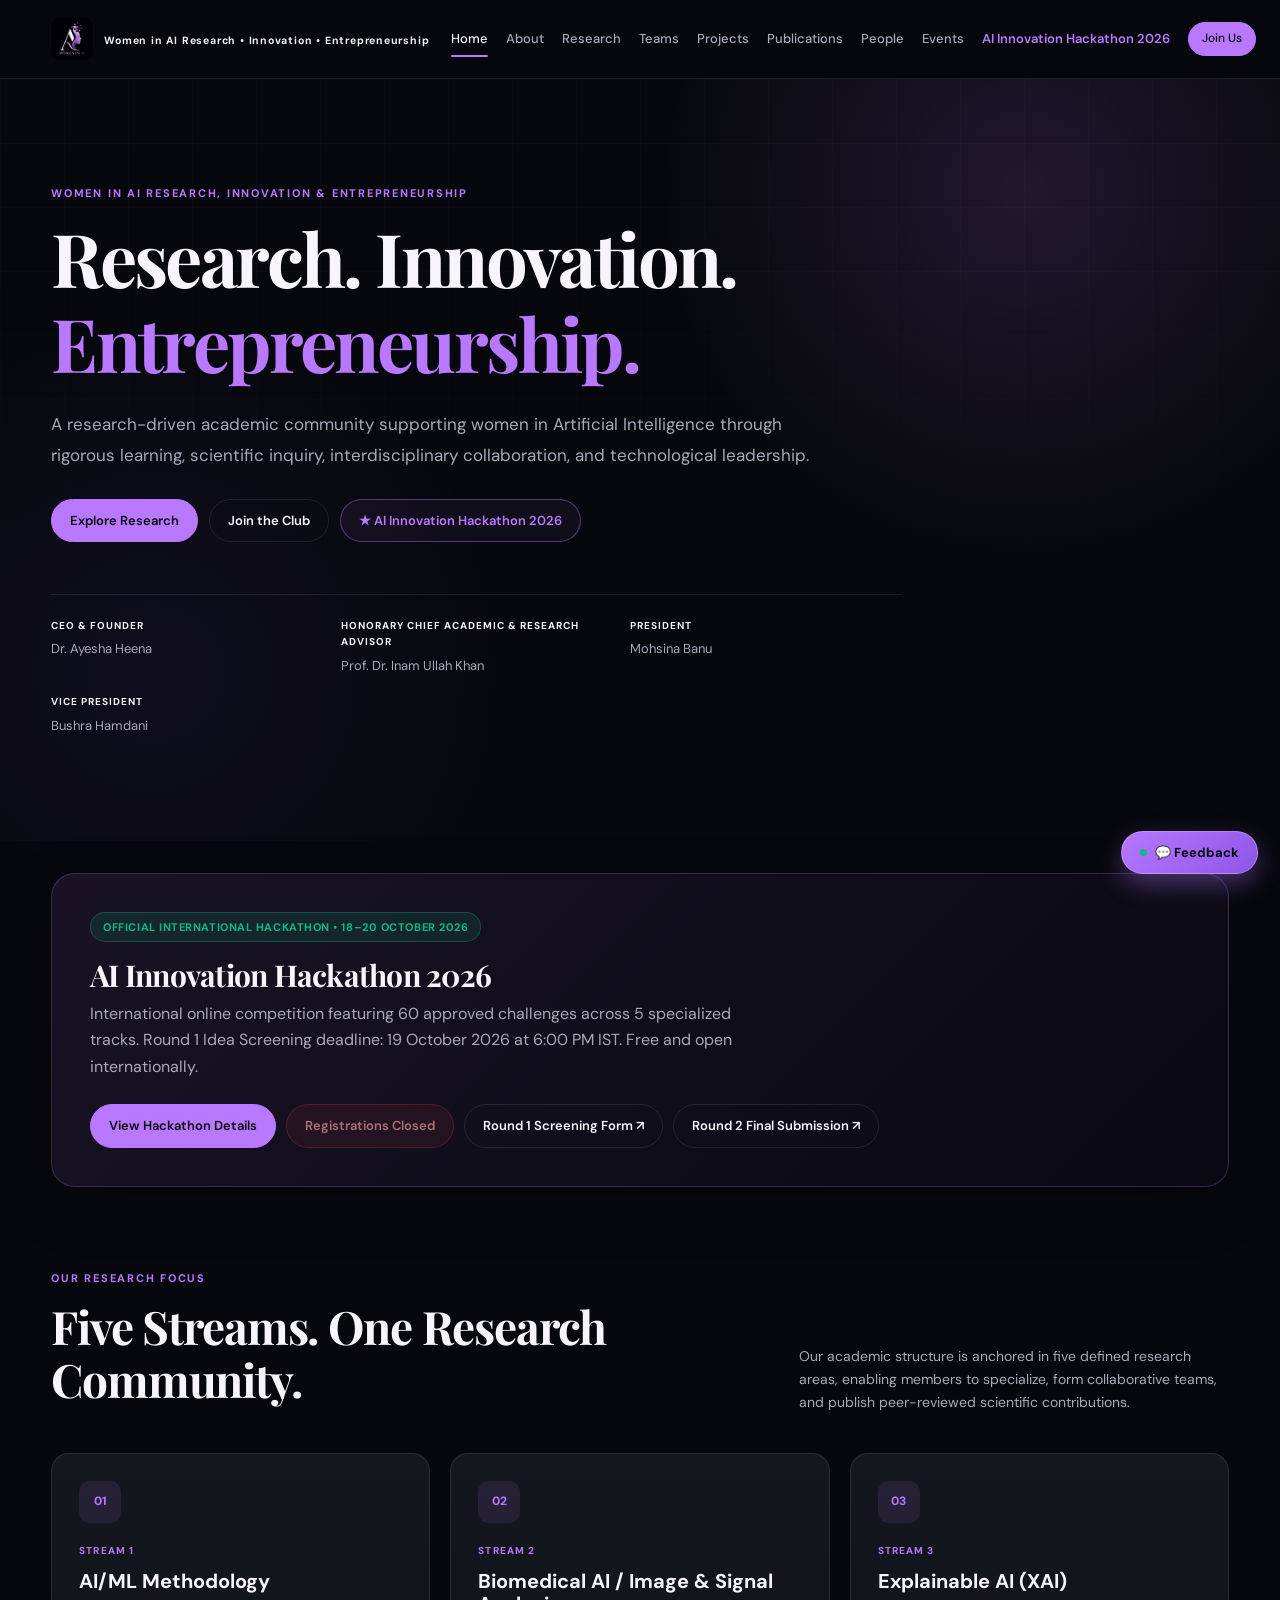
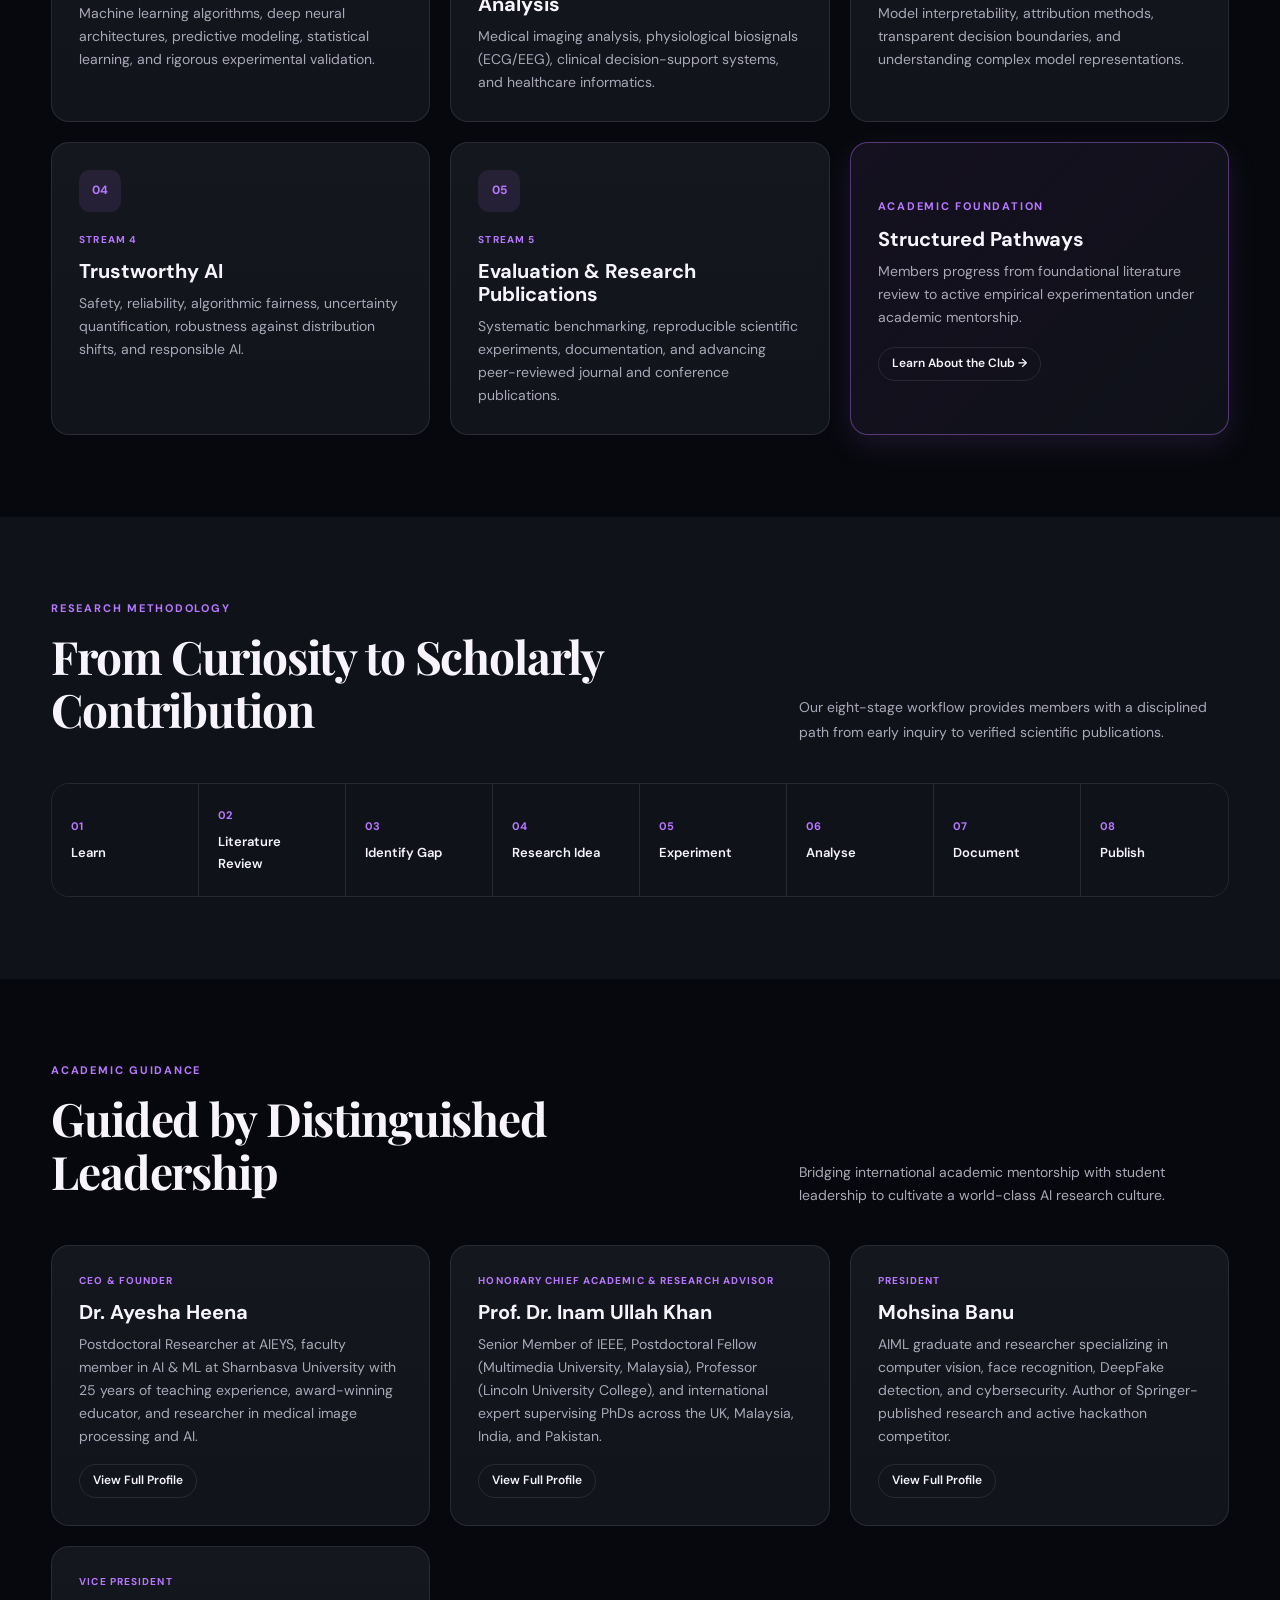
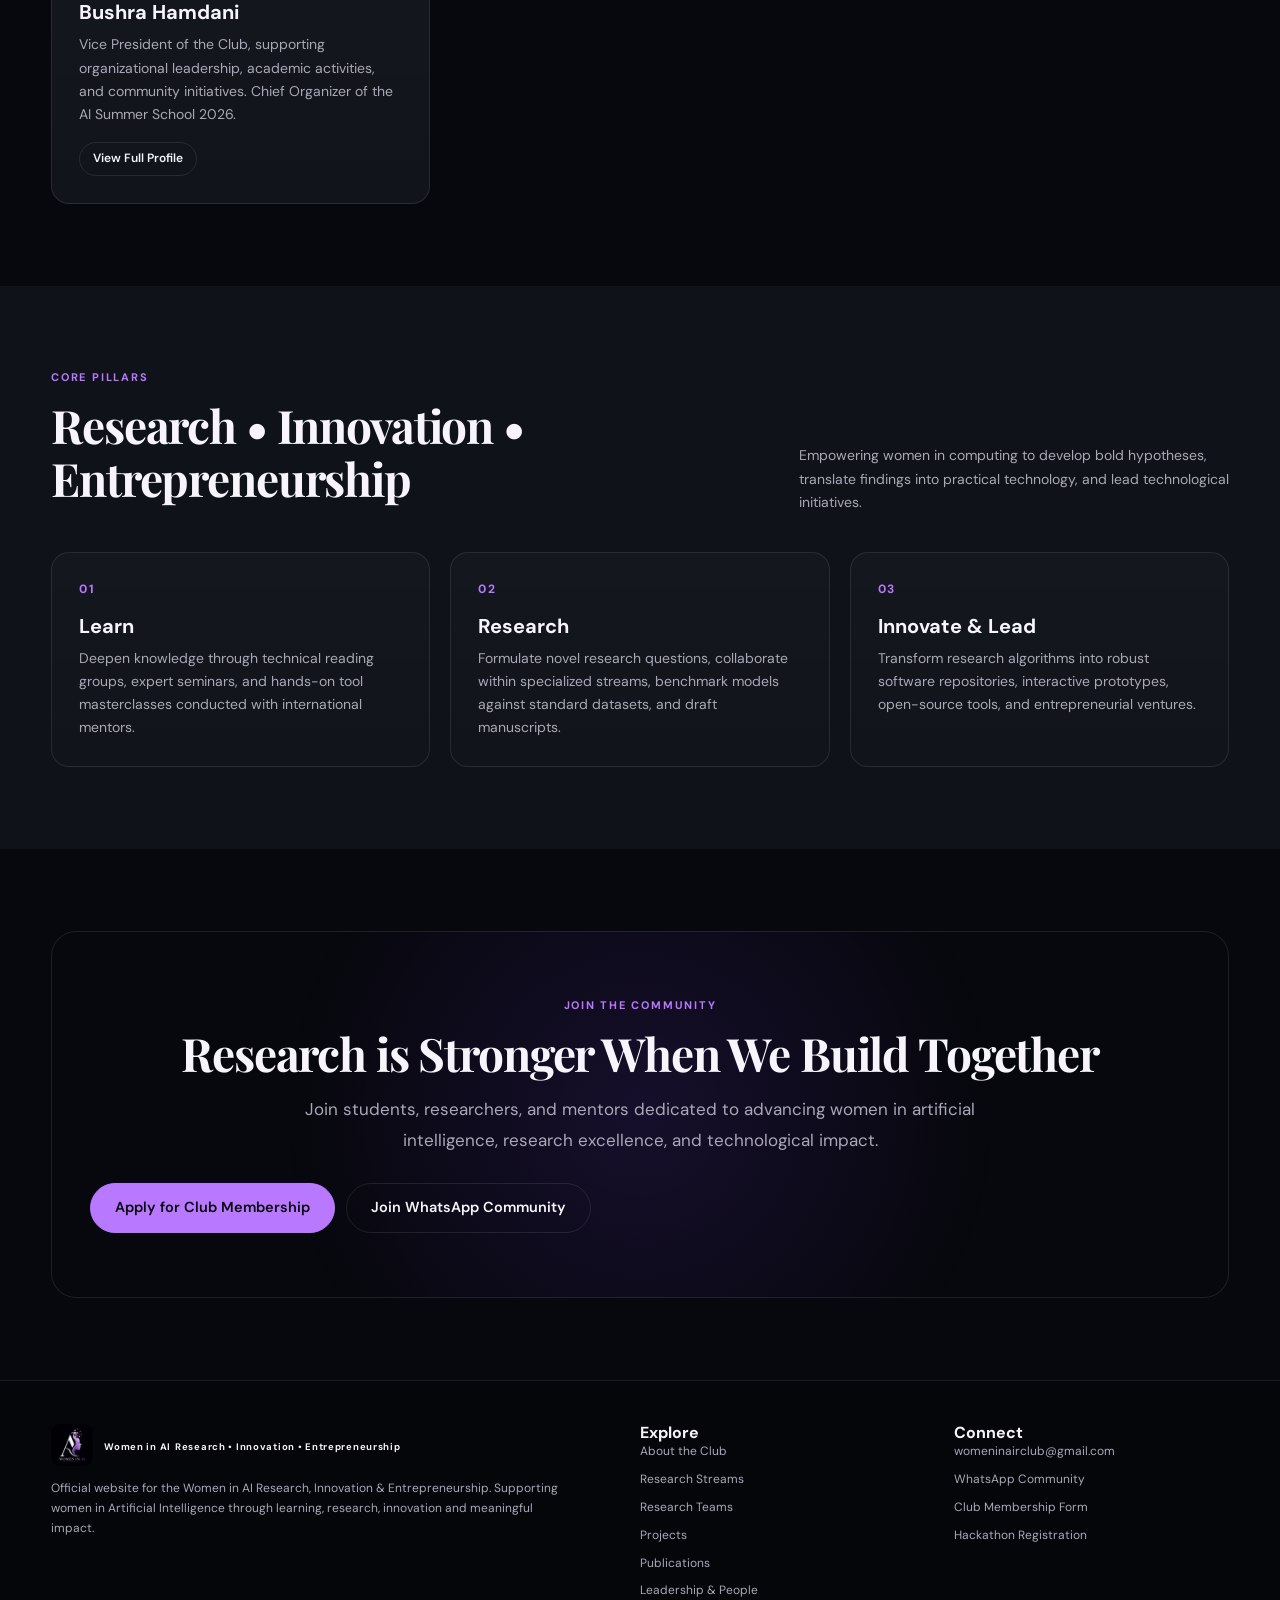
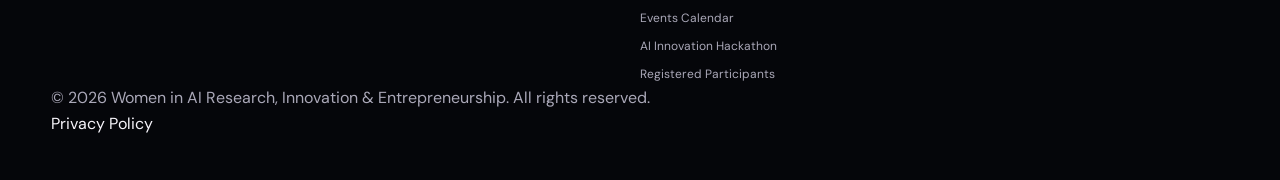
==== commit 02b9d014: "Add files via upload" ====
--- a/index.html
+++ b/index.html
@@ -108,7 +108,7 @@
         </div>
         <div style="display:flex;gap:10px;flex-wrap:wrap">
           <a href="hackathon.html" class="btn primary">View Hackathon Details</a>
-          <a href="https://forms.gle/tc3TrSSX1HFerk2j6" target="_blank" rel="noopener" class="btn outline-purple">Registration Form</a>
+          <button type="button" class="btn disabled btn-closed" disabled aria-disabled="true" title="Registrations are officially closed">Registrations Closed</button>
           <a href="https://forms.gle/AEkyM9kXws4LGCmFA" target="_blank" rel="noopener" class="btn secondary">Round 1 Screening Form ↗</a>
           <a href="https://forms.gle/Wg9k2b7oTtwWGKYw5" target="_blank" rel="noopener" class="btn secondary">Round 2 Final Submission ↗</a>
         </div>
--- a/css/style.css
+++ b/css/style.css
@@ -104,6 +104,9 @@
 .btn.primary{background:var(--purple);border-color:var(--purple);color:#09070d}
 .btn.primary:hover{opacity:.9}
 .btn.secondary{background:transparent}
+.btn:disabled,.btn.disabled{cursor:not-allowed;pointer-events:none;transform:none !important;opacity:.65}
+.btn.btn-closed{background:rgba(239,68,68,.12);color:#fca5a5;border-color:rgba(239,68,68,.35)}
+.btn.btn-closed:hover{transform:none;opacity:.65;border-color:rgba(239,68,68,.35)}
 .button-row{display:flex;flex-wrap:wrap;gap:10px;margin-top:23px}
 
 /* ROADMAP */
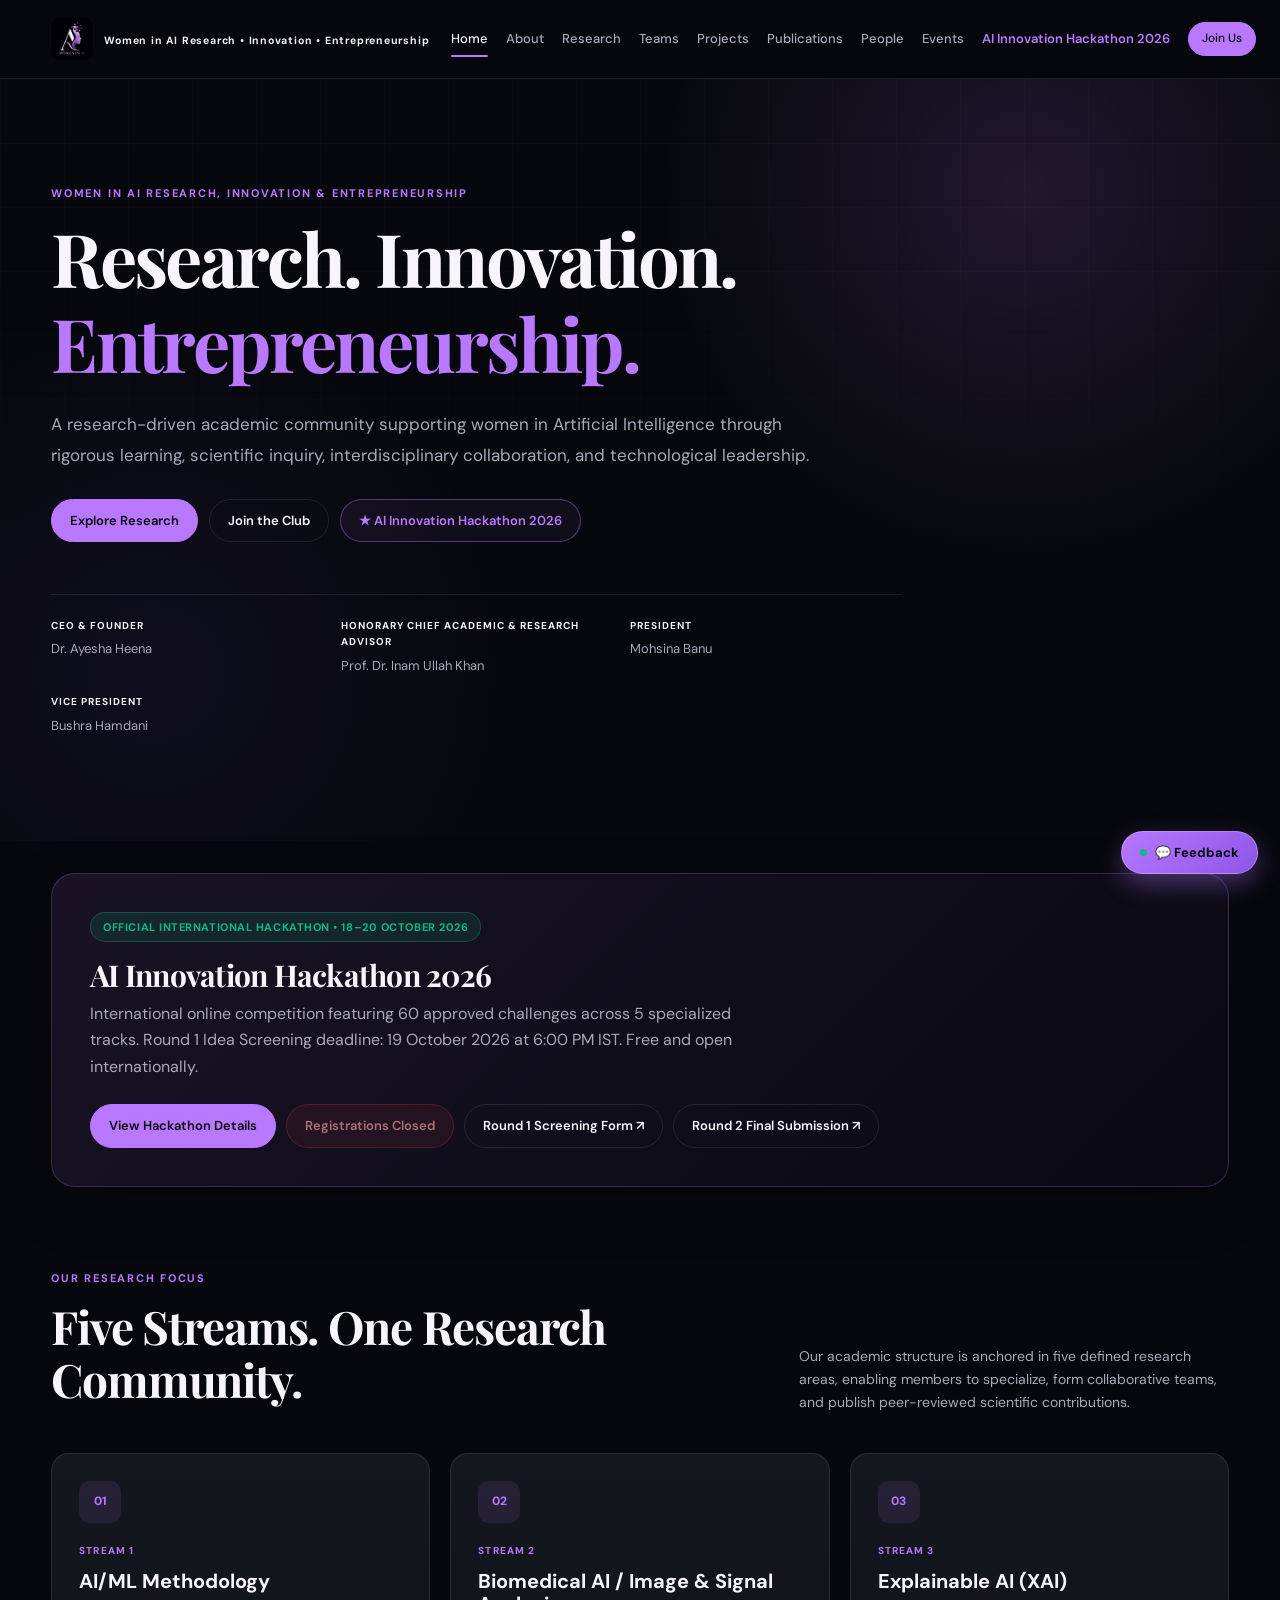
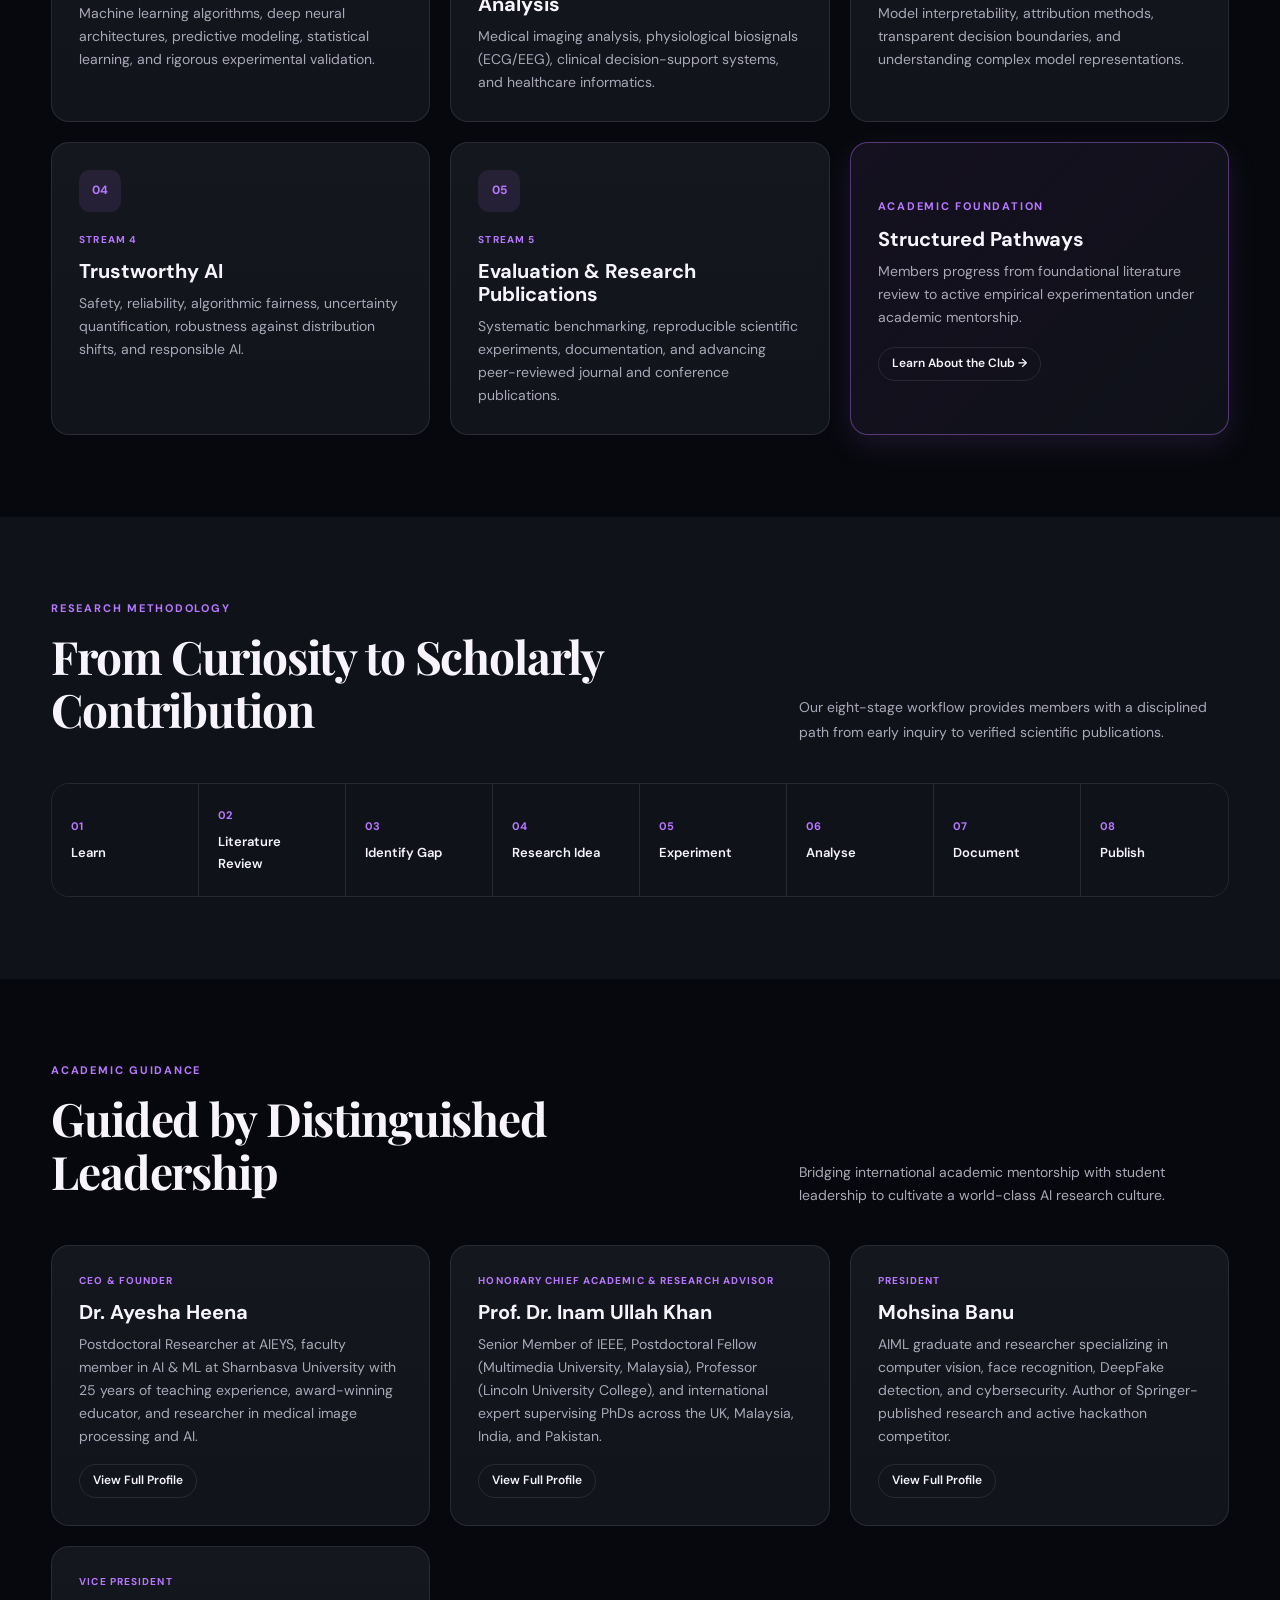
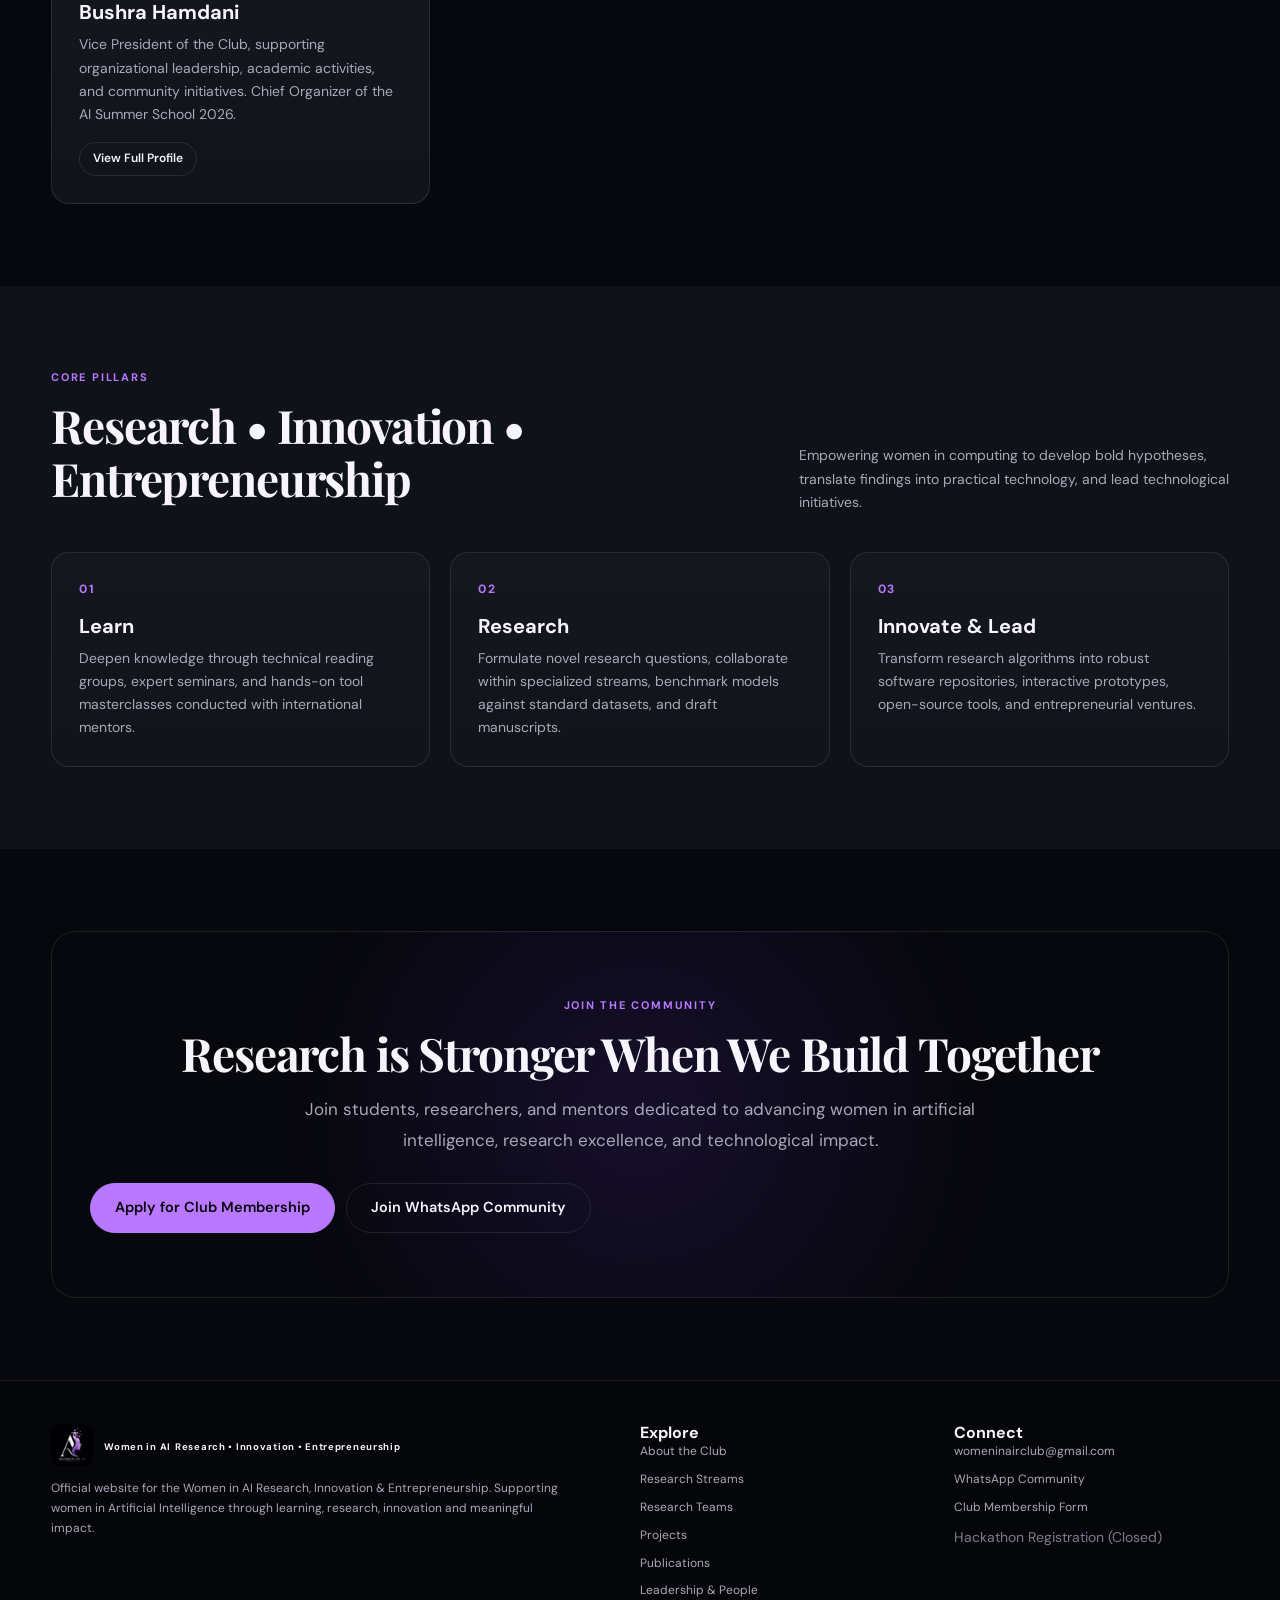
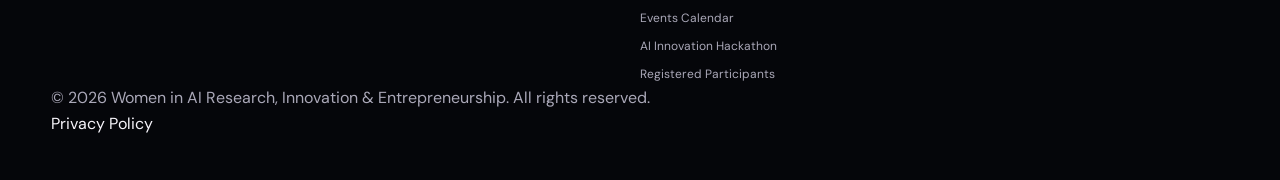
==== commit ca9de7f4: "Add files via upload" ====
--- a/index.html
+++ b/index.html
@@ -411,7 +411,7 @@
         <a href="mailto:womeninairclub@gmail.com">womeninairclub@gmail.com</a>
         <a href="https://chat.whatsapp.com/DsJeBSmTsD1FaE4n0elSIj" target="_blank" rel="noopener">WhatsApp Community</a>
         <a href="join.html">Club Membership Form</a>
-        <a href="https://forms.gle/tc3TrSSX1HFerk2j6" target="_blank" rel="noopener">Hackathon Registration</a>
+        <span class="footer-link-disabled" style="color:var(--muted-2);cursor:not-allowed;font-size:14px">Hackathon Registration (Closed)</span>
       </div>
     </div>
   </div>
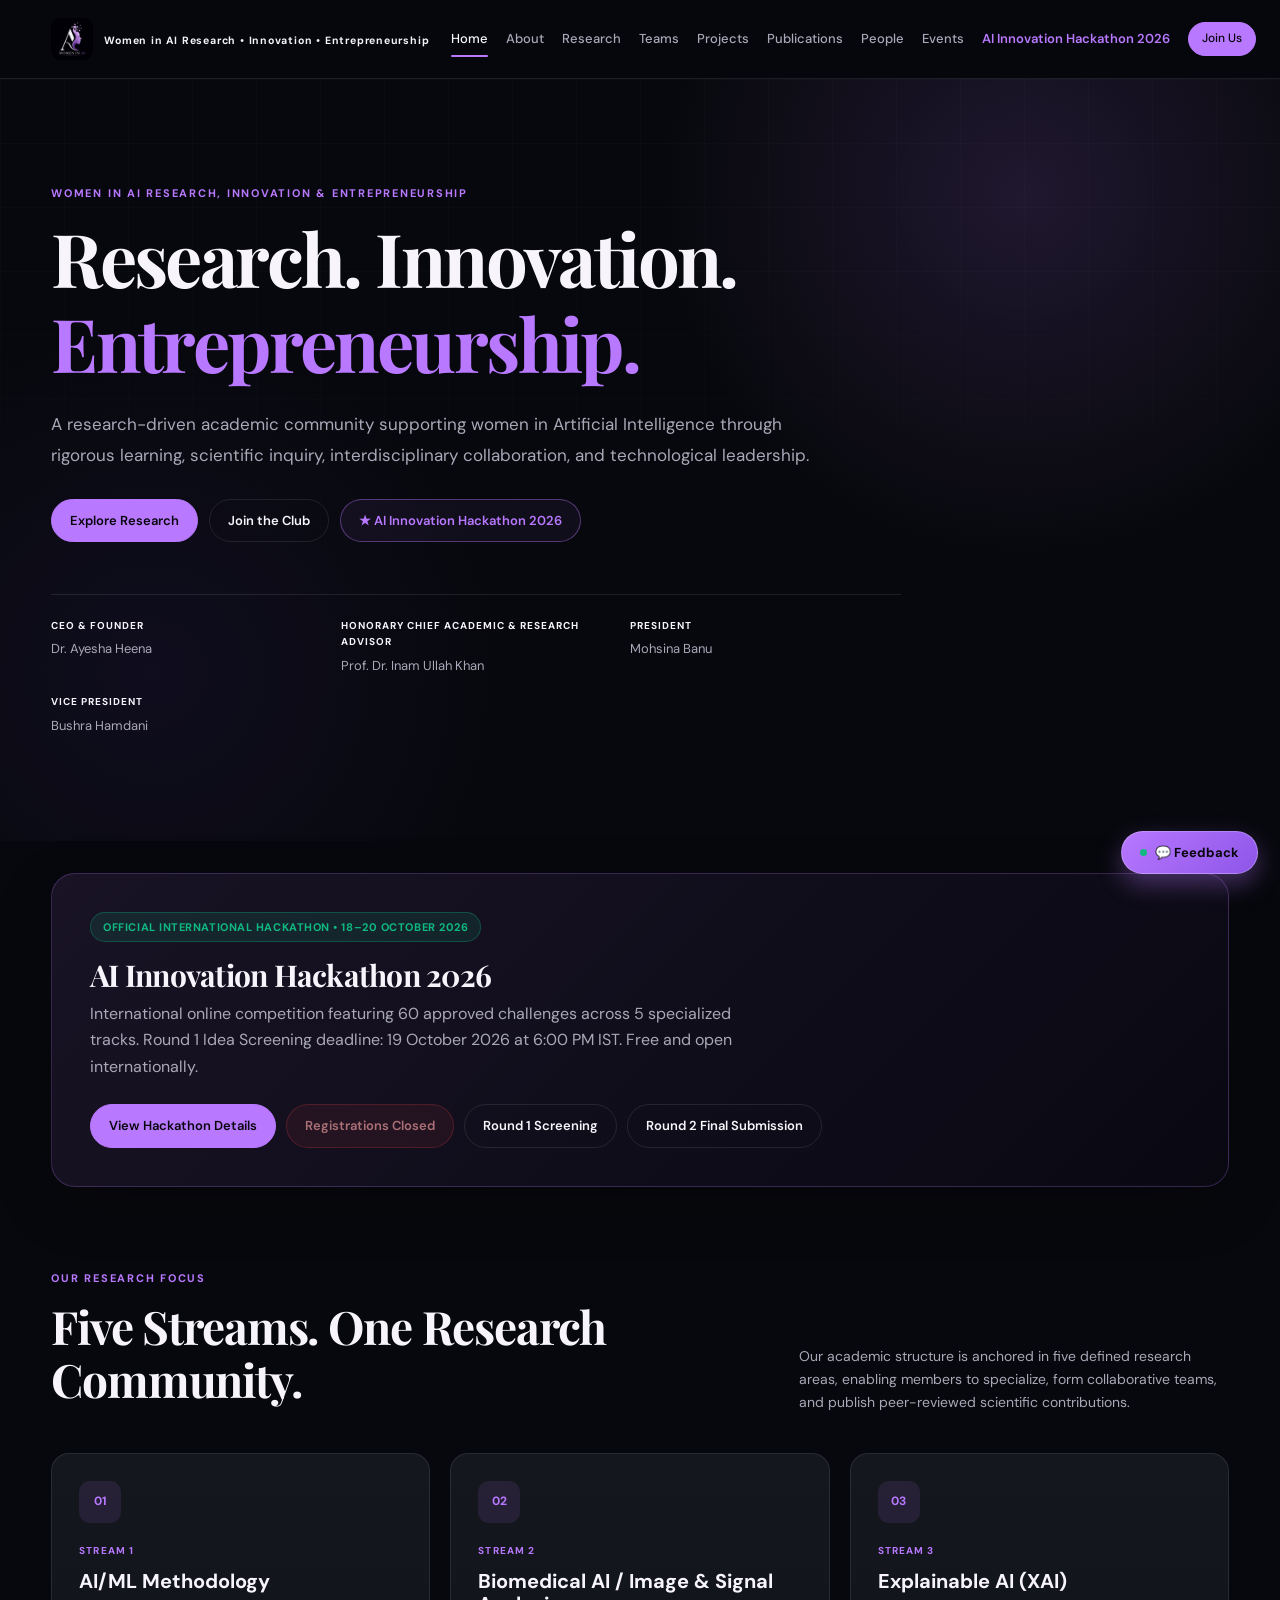
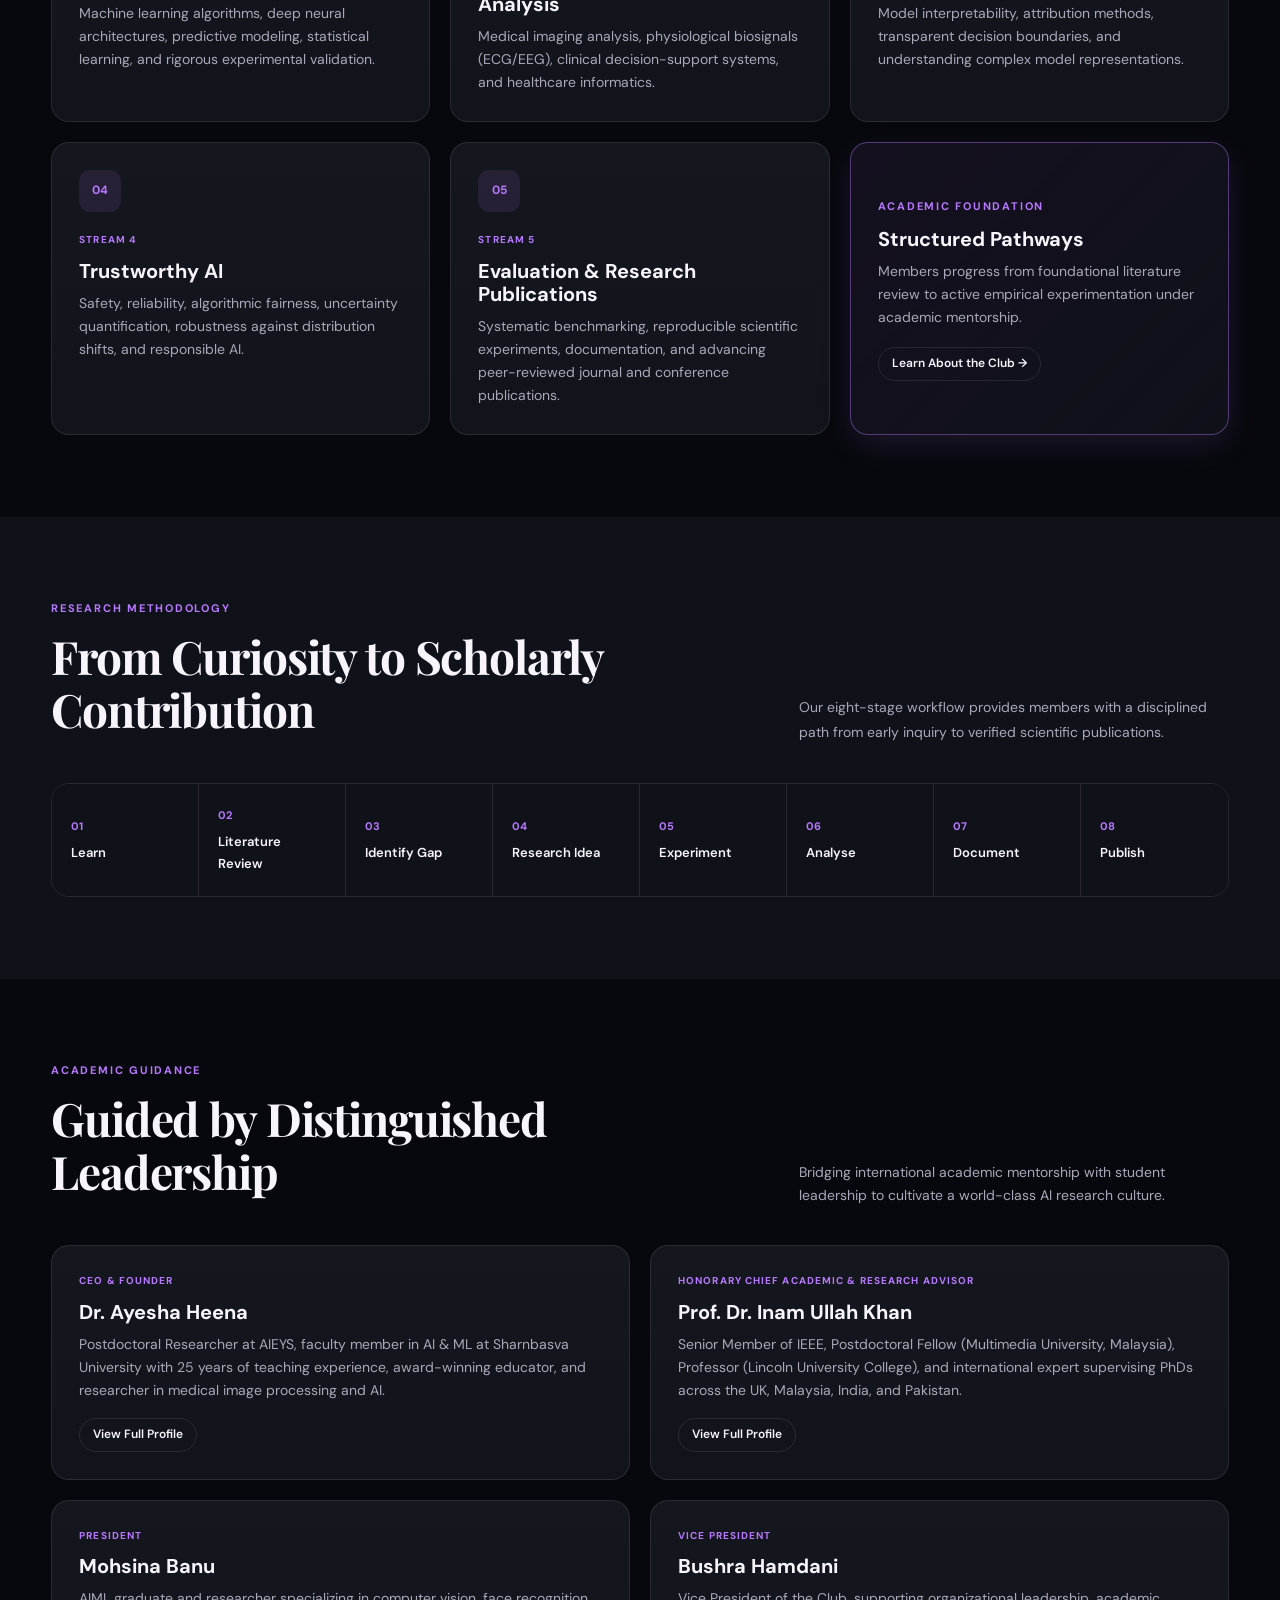
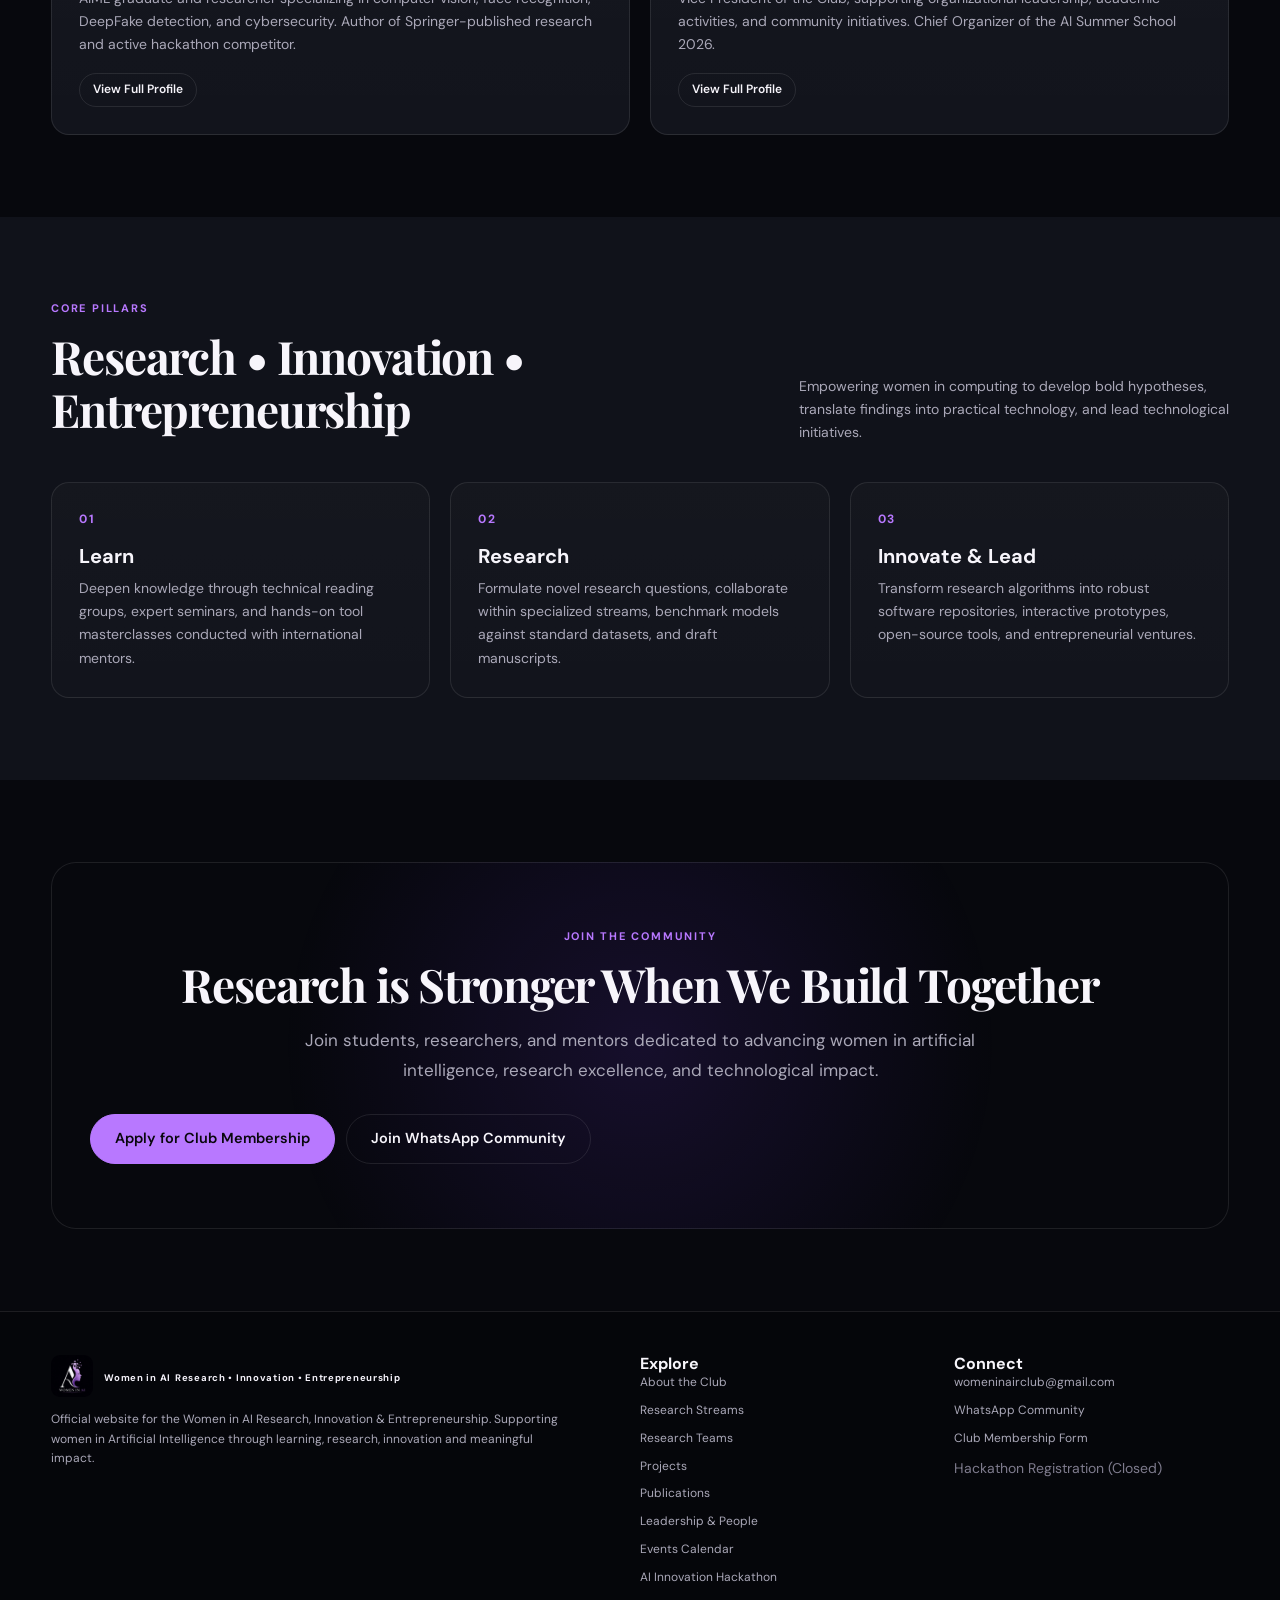
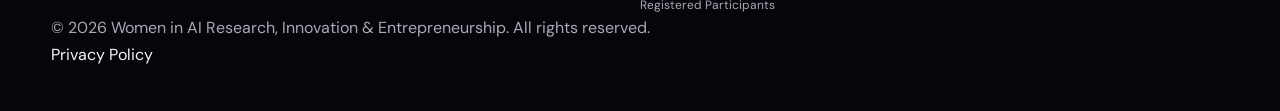
==== commit 3a61c476: "Add files via upload" ====
--- a/index.html
+++ b/index.html
@@ -109,8 +109,8 @@
         <div style="display:flex;gap:10px;flex-wrap:wrap">
           <a href="hackathon.html" class="btn primary">View Hackathon Details</a>
           <button type="button" class="btn disabled btn-closed" disabled aria-disabled="true" title="Registrations are officially closed">Registrations Closed</button>
-          <a href="https://forms.gle/AEkyM9kXws4LGCmFA" target="_blank" rel="noopener" class="btn secondary">Round 1 Screening Form ↗</a>
-          <a href="https://forms.gle/Wg9k2b7oTtwWGKYw5" target="_blank" rel="noopener" class="btn secondary">Round 2 Final Submission ↗</a>
+          <a href="hackathon.html#stage1" class="btn secondary">Round 1 Screening</a>
+          <a href="hackathon.html#stage2" class="btn secondary">Round 2 Final Submission</a>
         </div>
       </div>
     </div>
@@ -258,7 +258,7 @@
         </p>
       </div>
 
-      <div class="grid grid-3">
+      <div class="grid grid-2">
         <!-- CEO & FOUNDER -->
         <div class="card">
           <div class="role">CEO &amp; Founder</div>
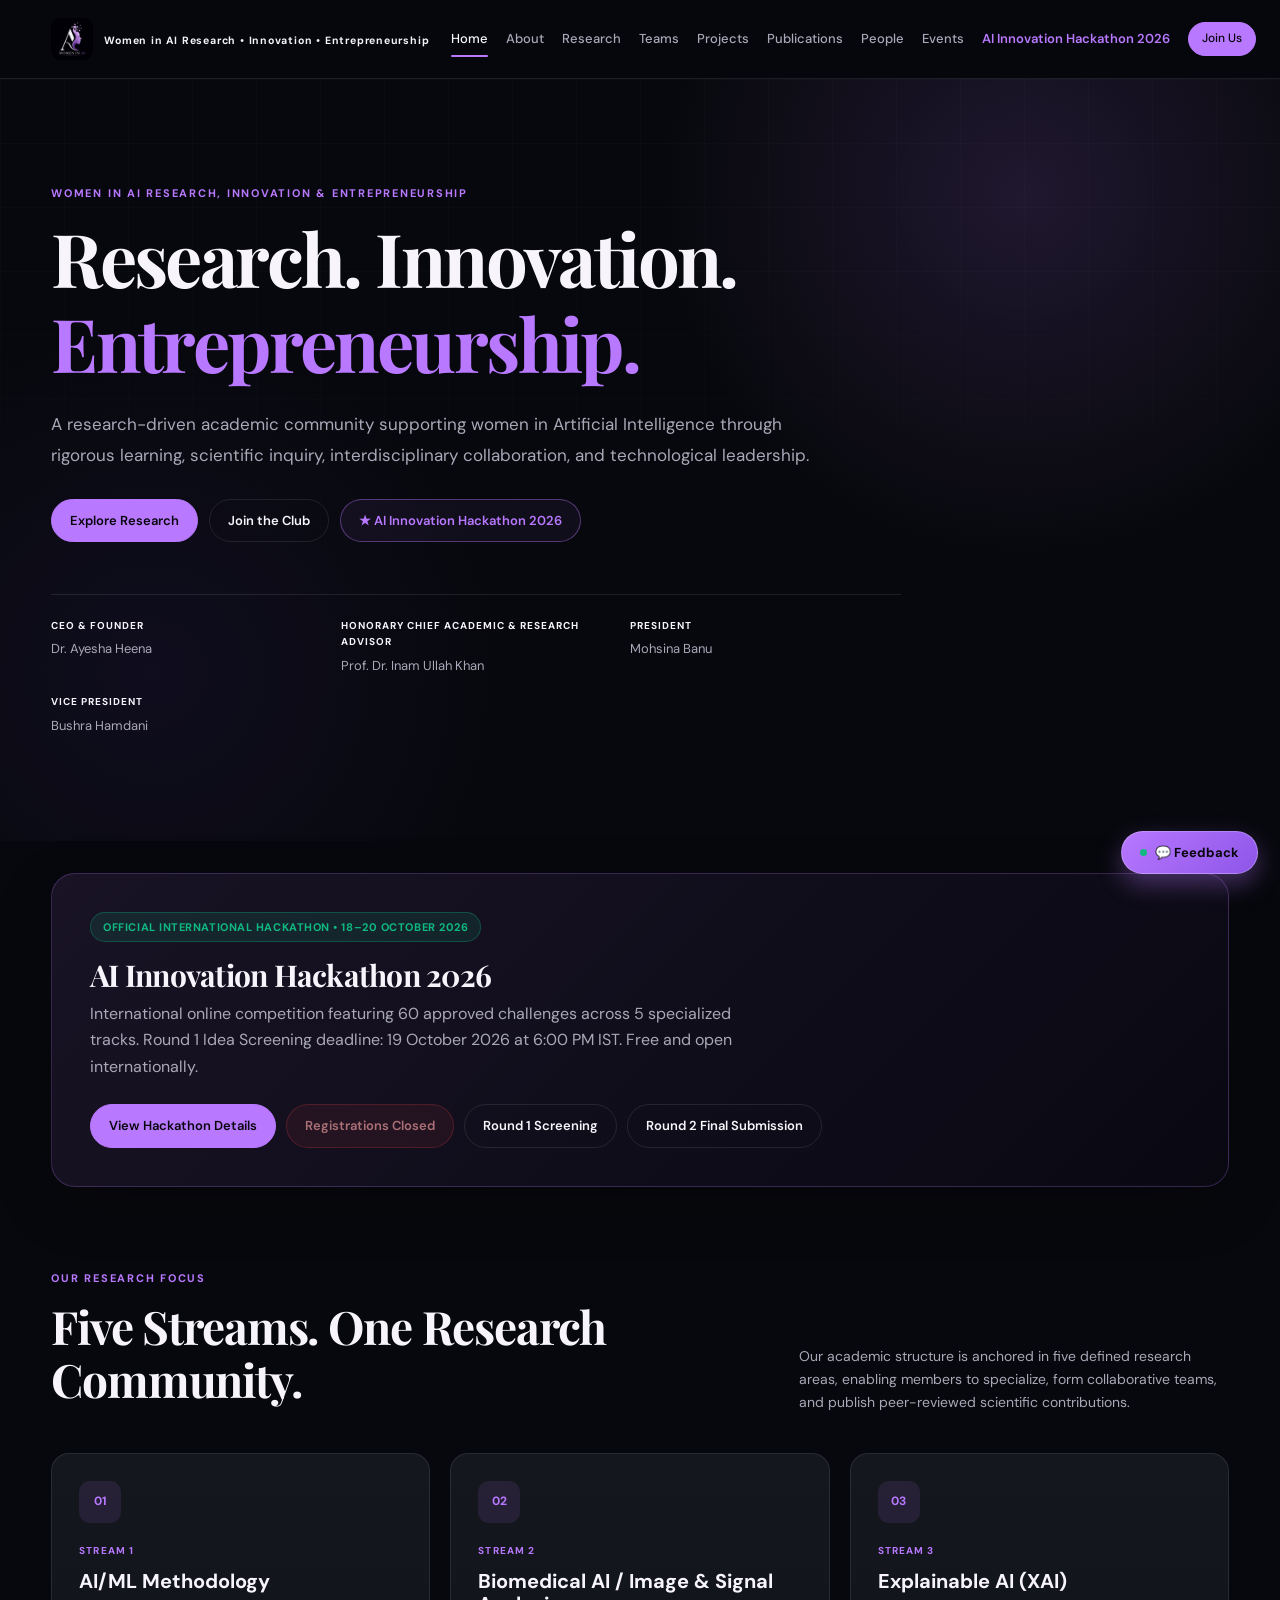
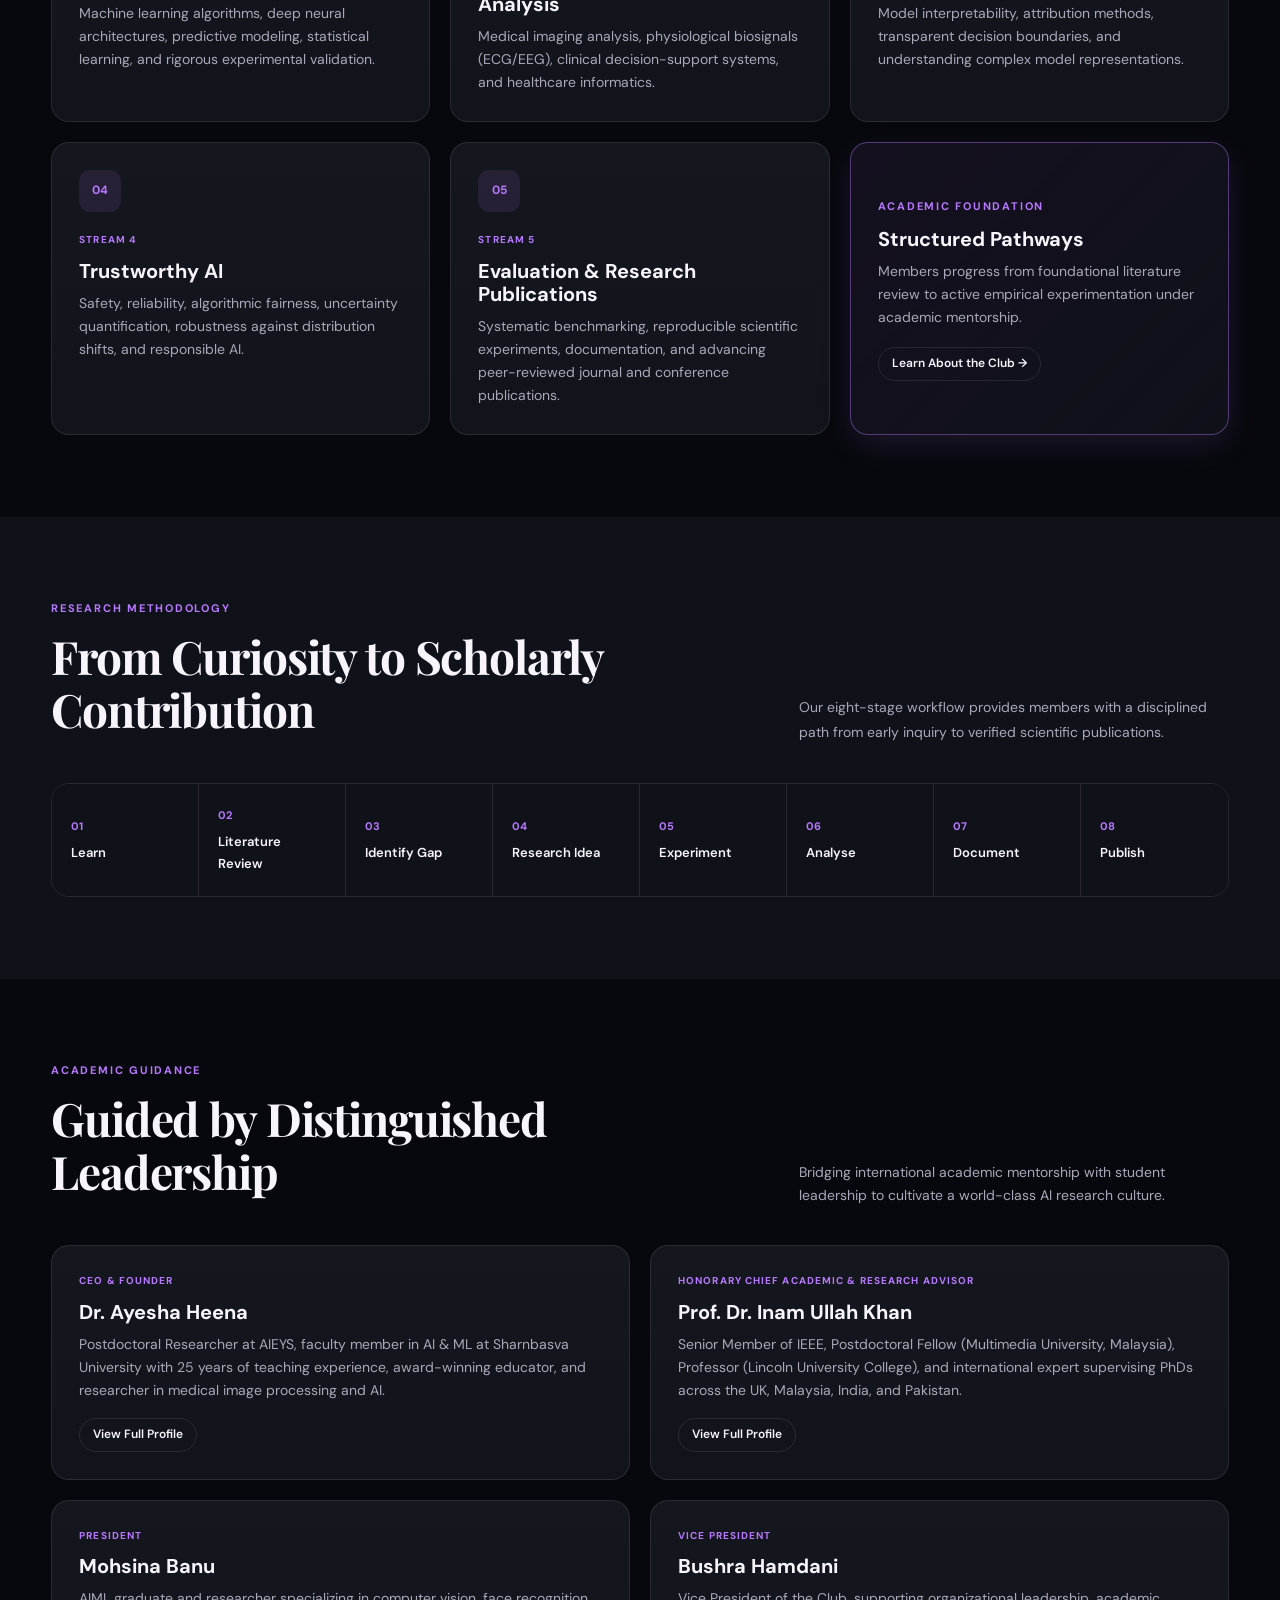
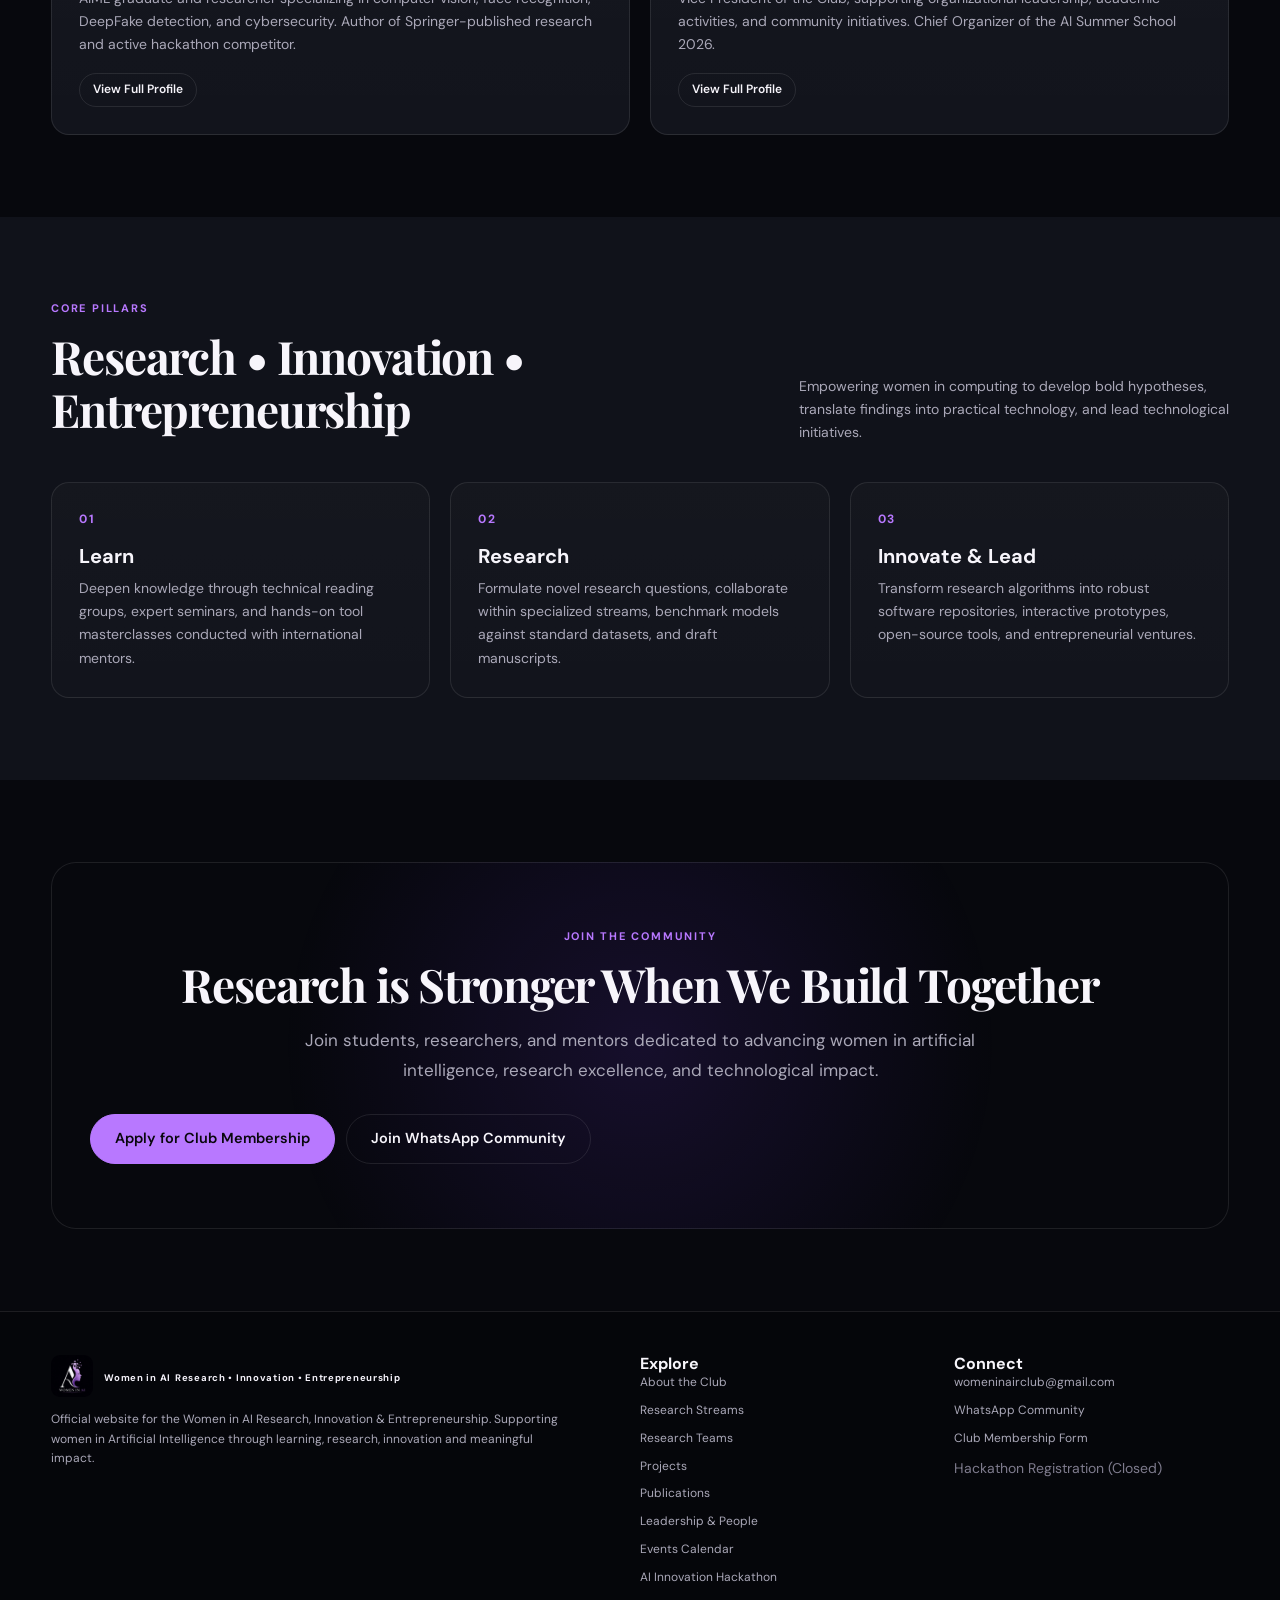
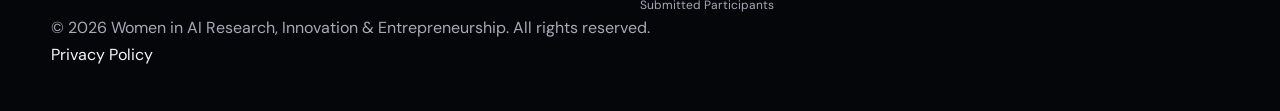
==== commit ed3f338f: "Add files via upload" ====
--- a/index.html
+++ b/index.html
@@ -401,7 +401,7 @@
         <a href="people.html">Leadership &amp; People</a>
         <a href="events.html">Events Calendar</a>
         <a href="hackathon.html">AI Innovation Hackathon</a>
-        <a href="participants.html">Registered Participants</a>
+        <a href="participants.html">Submitted Participants</a>
       </div>
     </div>
 
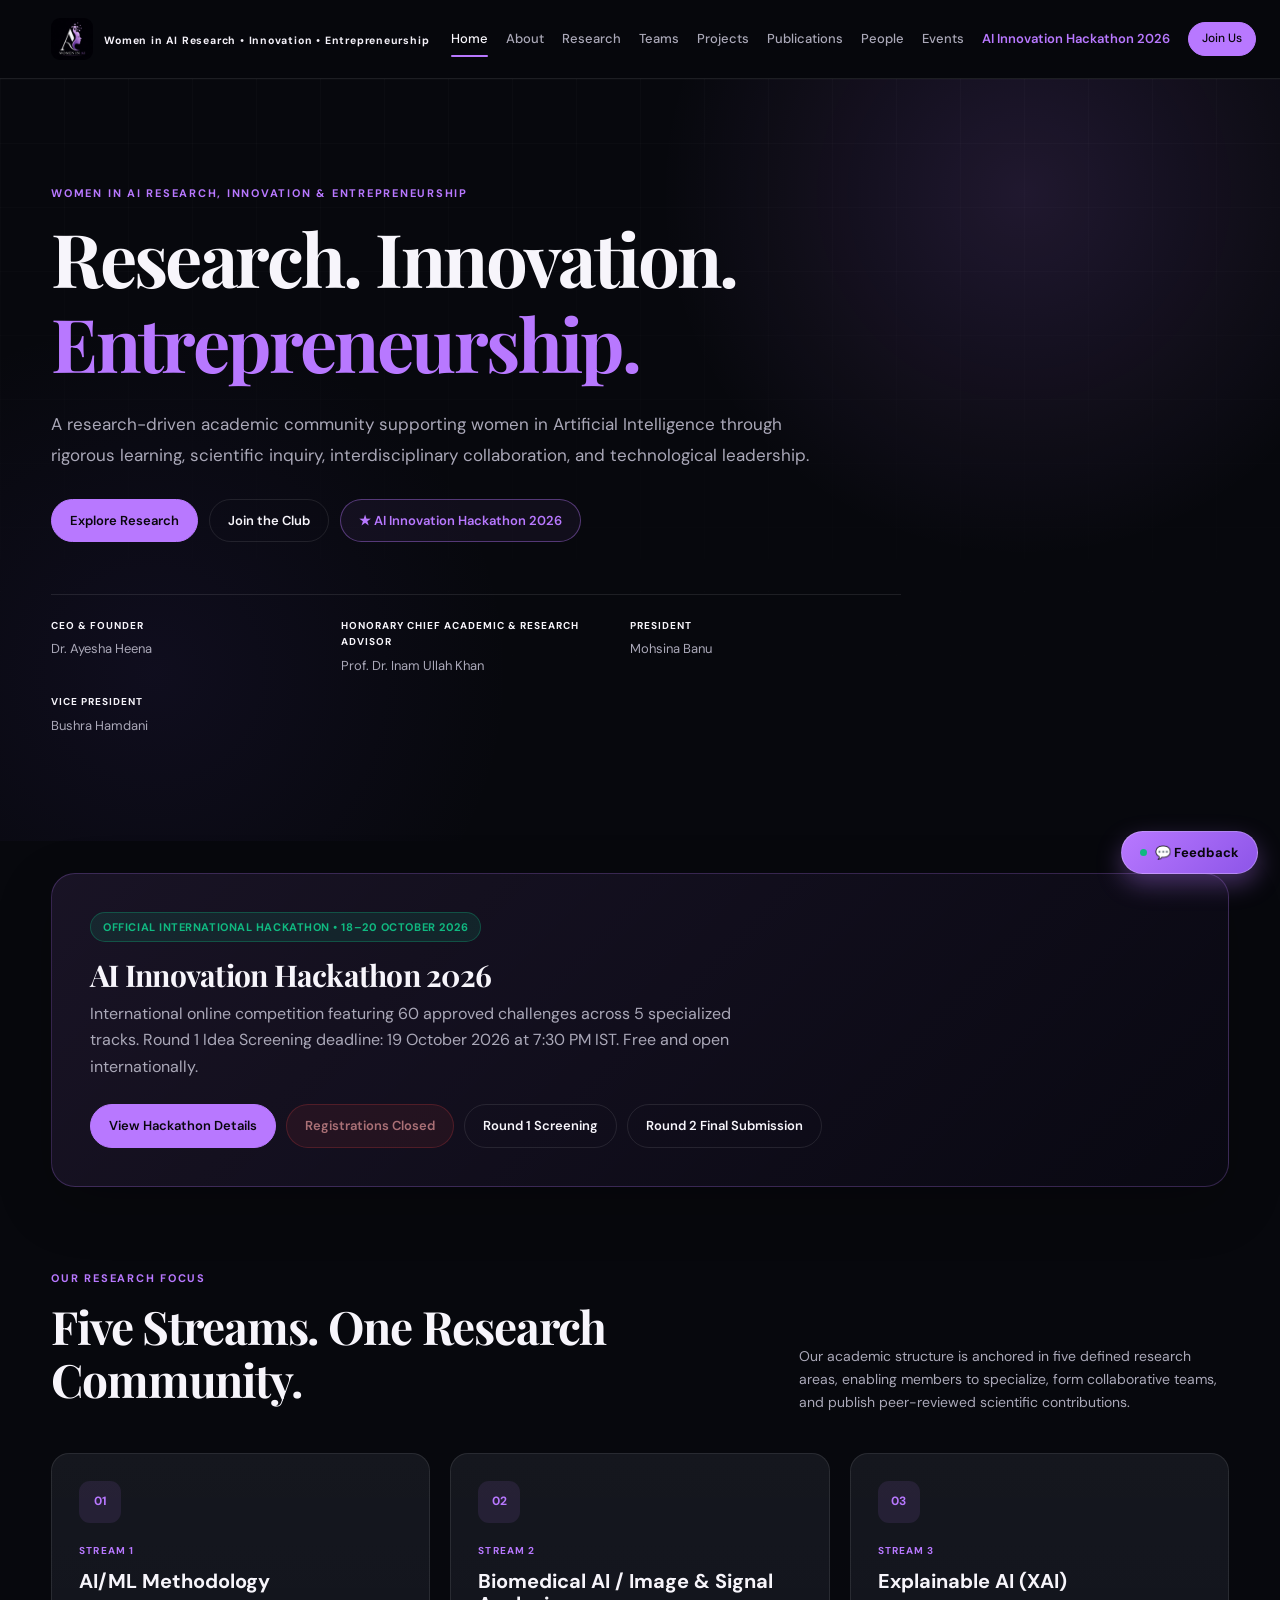
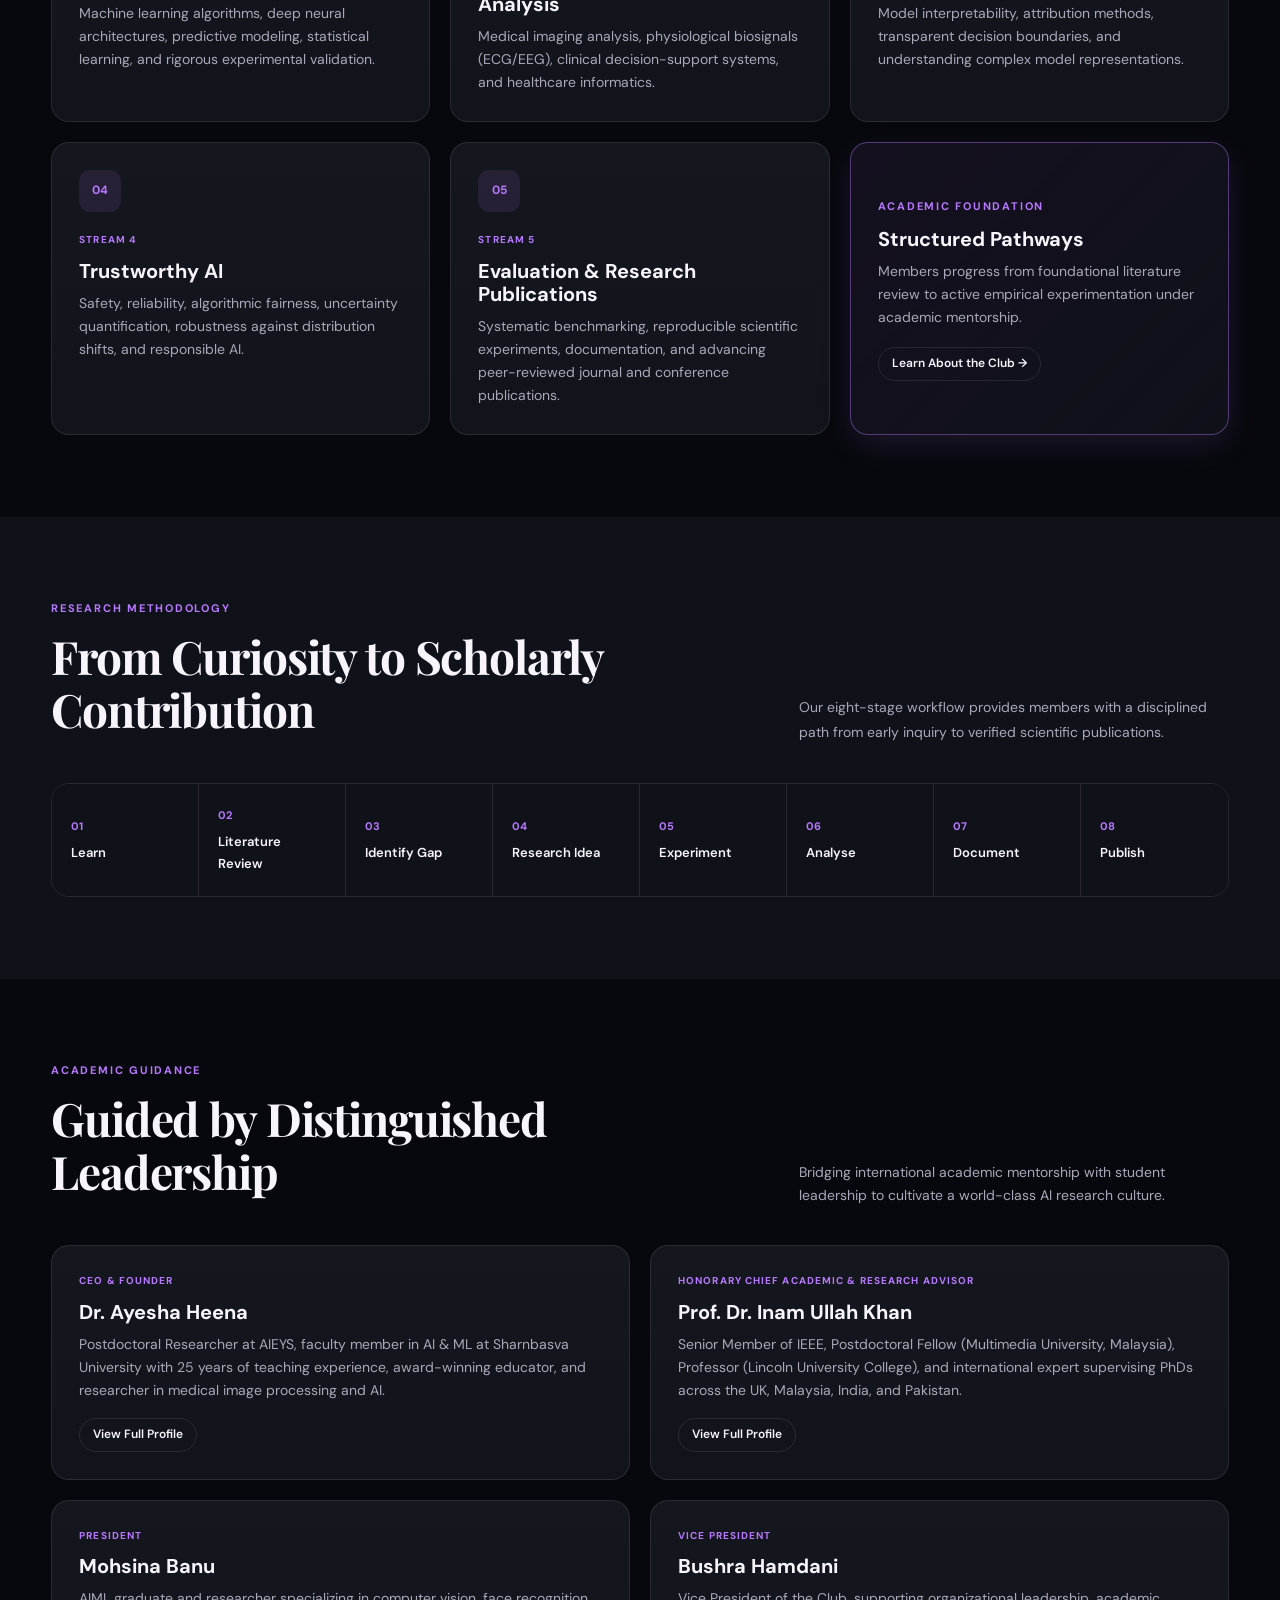
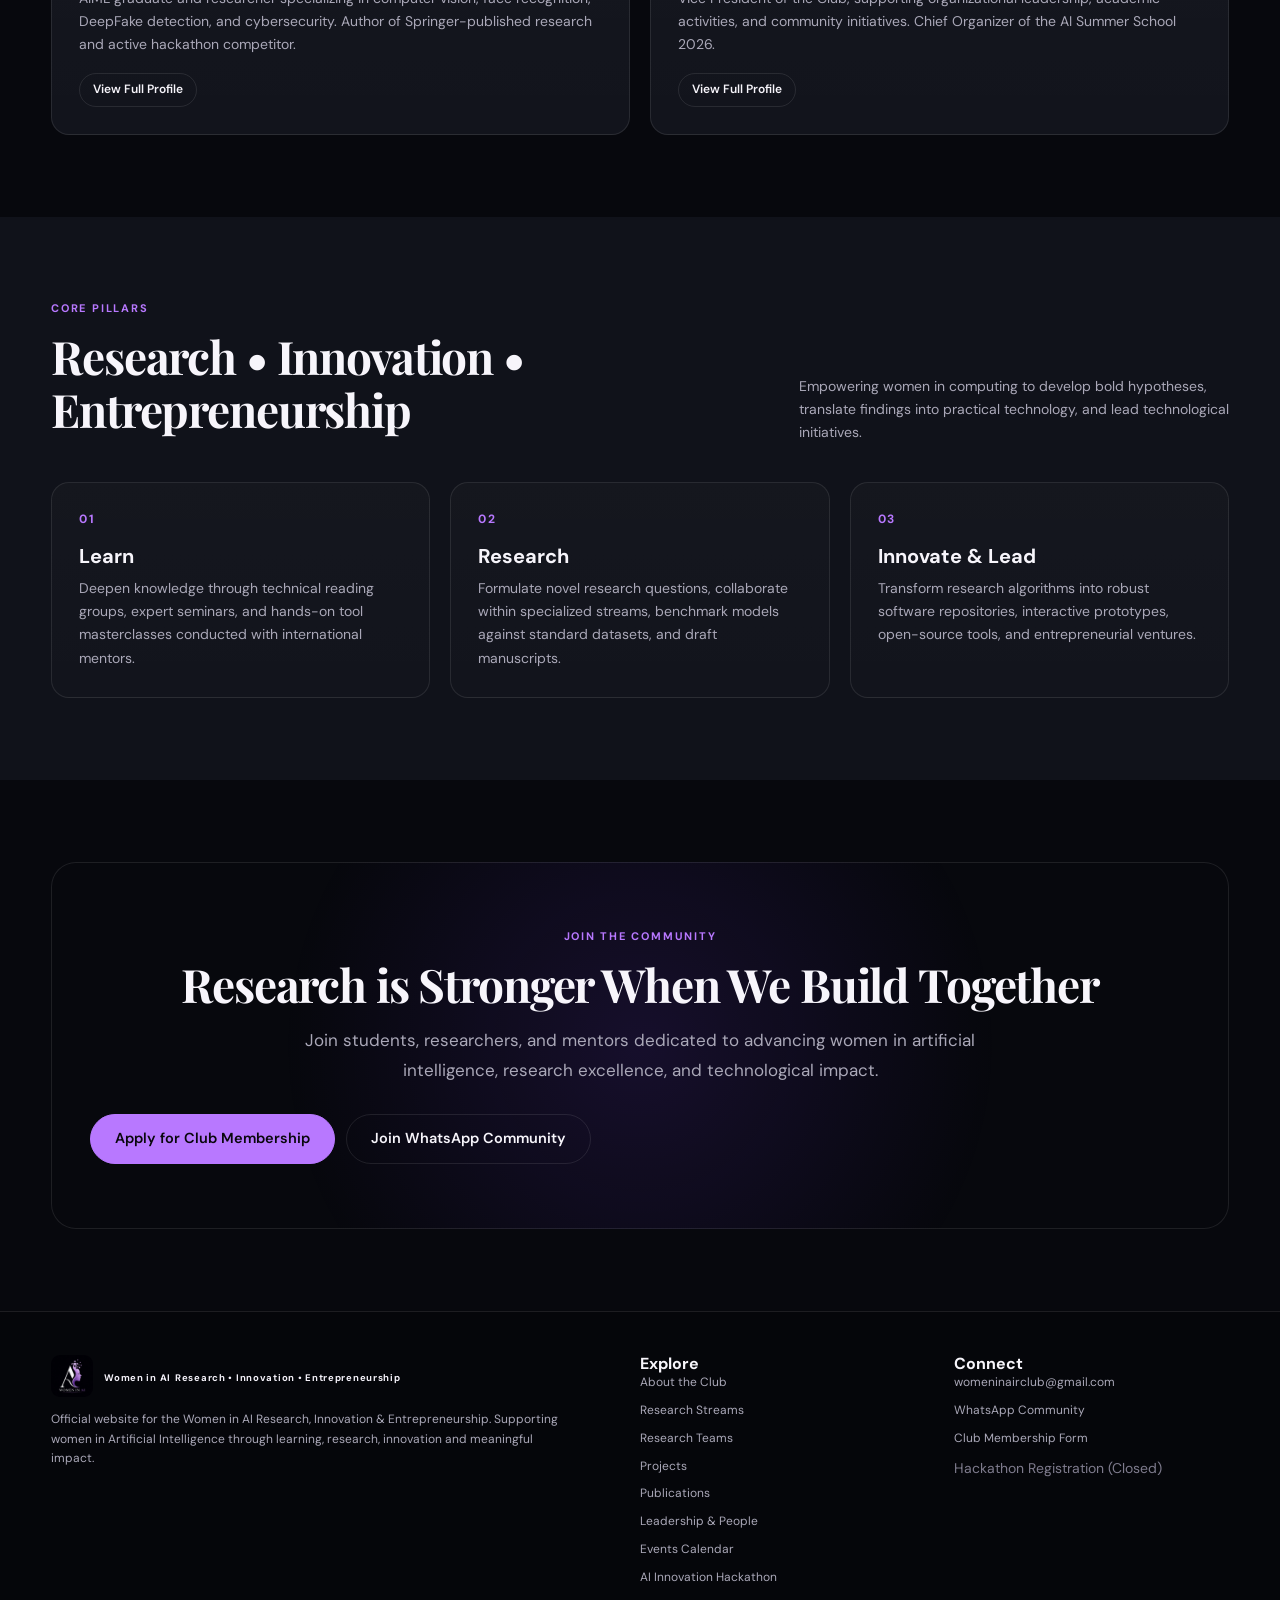
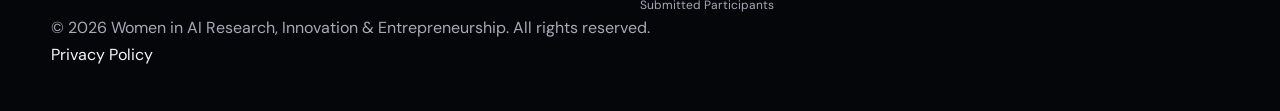
==== commit 8793c7b5: "Add files via upload" ====
--- a/index.html
+++ b/index.html
@@ -103,7 +103,7 @@
           <span class="status-pill selected" style="margin-bottom:8px">Official International Hackathon • 18–20 October 2026</span>
           <h2 style="font-size:clamp(22px,3vw,30px);margin:8px 0">AI Innovation Hackathon 2026</h2>
           <p style="margin:0;max-width:680px">
-            International online competition featuring 60 approved challenges across 5 specialized tracks. Round 1 Idea Screening deadline: 19 October 2026 at 6:00 PM IST. Free and open internationally.
+            International online competition featuring 60 approved challenges across 5 specialized tracks. Round 1 Idea Screening deadline: 19 October 2026 at 7:30 PM IST. Free and open internationally.
           </p>
         </div>
         <div style="display:flex;gap:10px;flex-wrap:wrap">
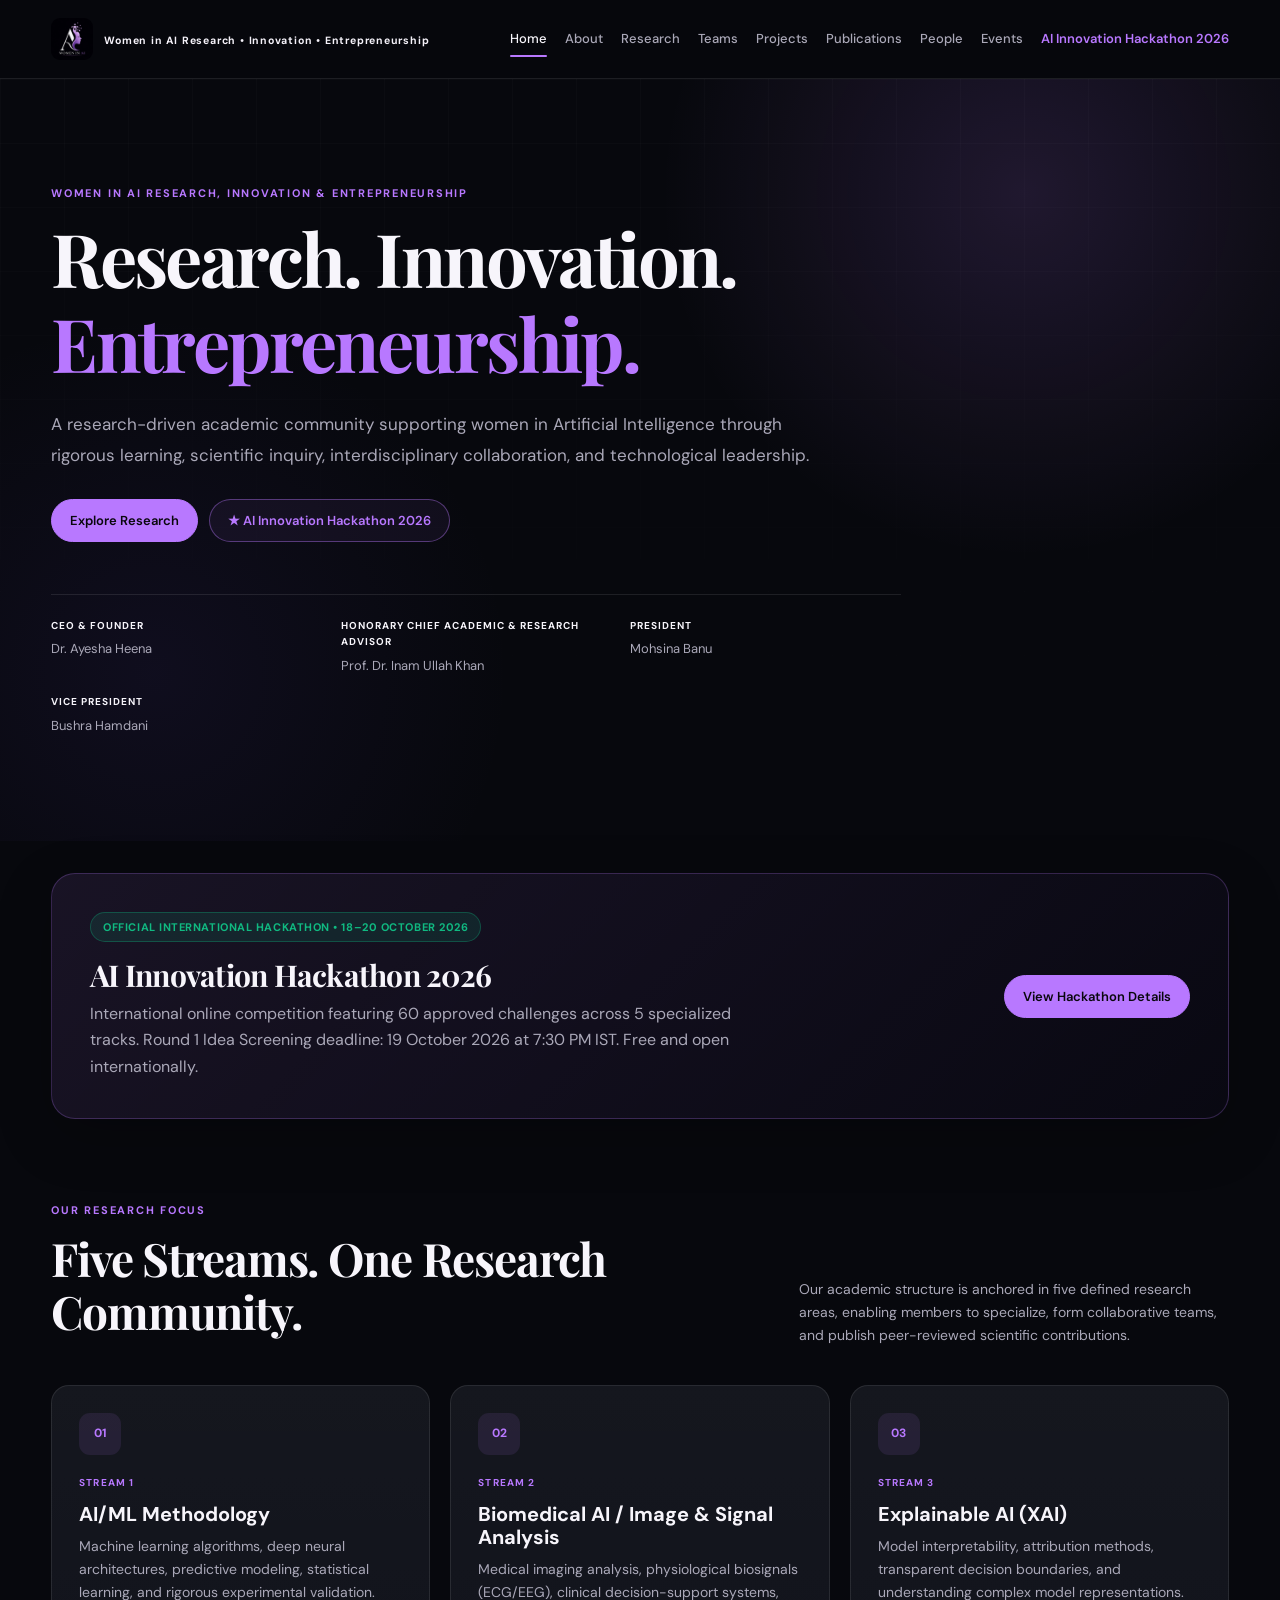
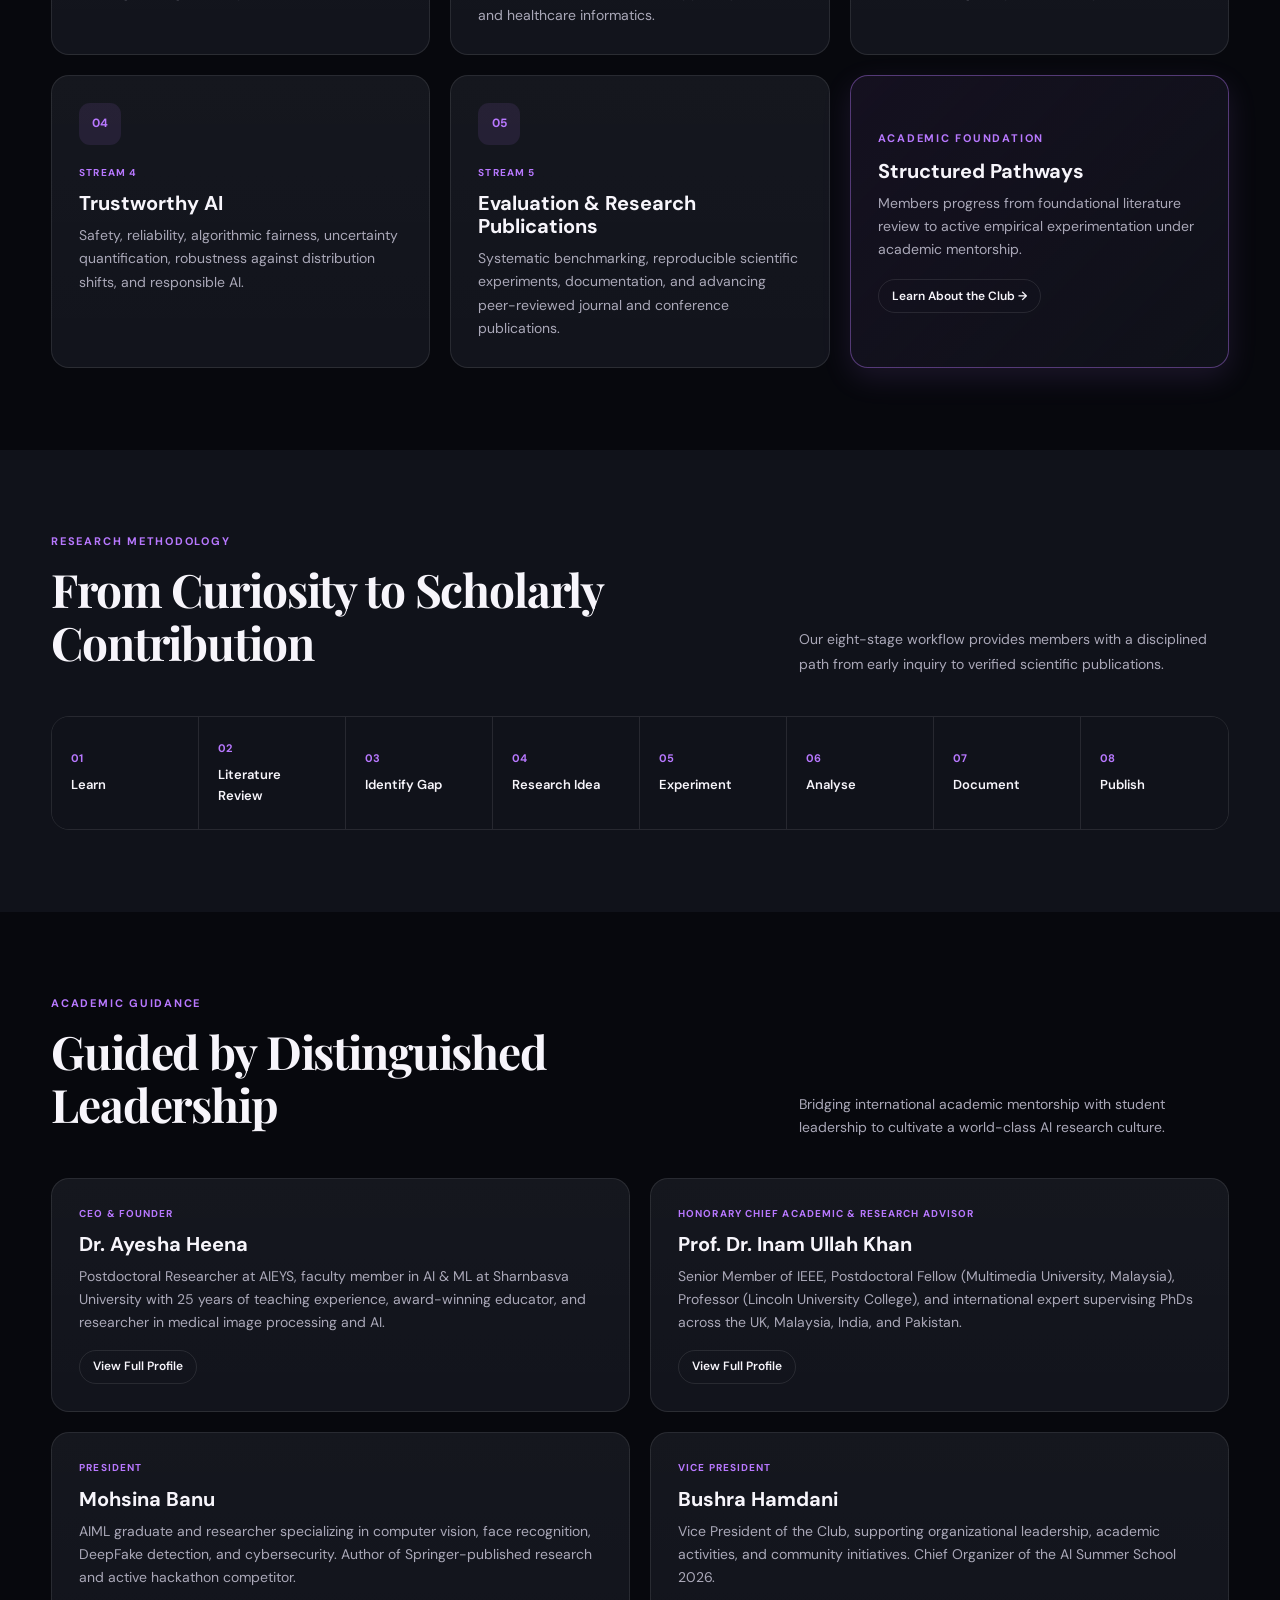
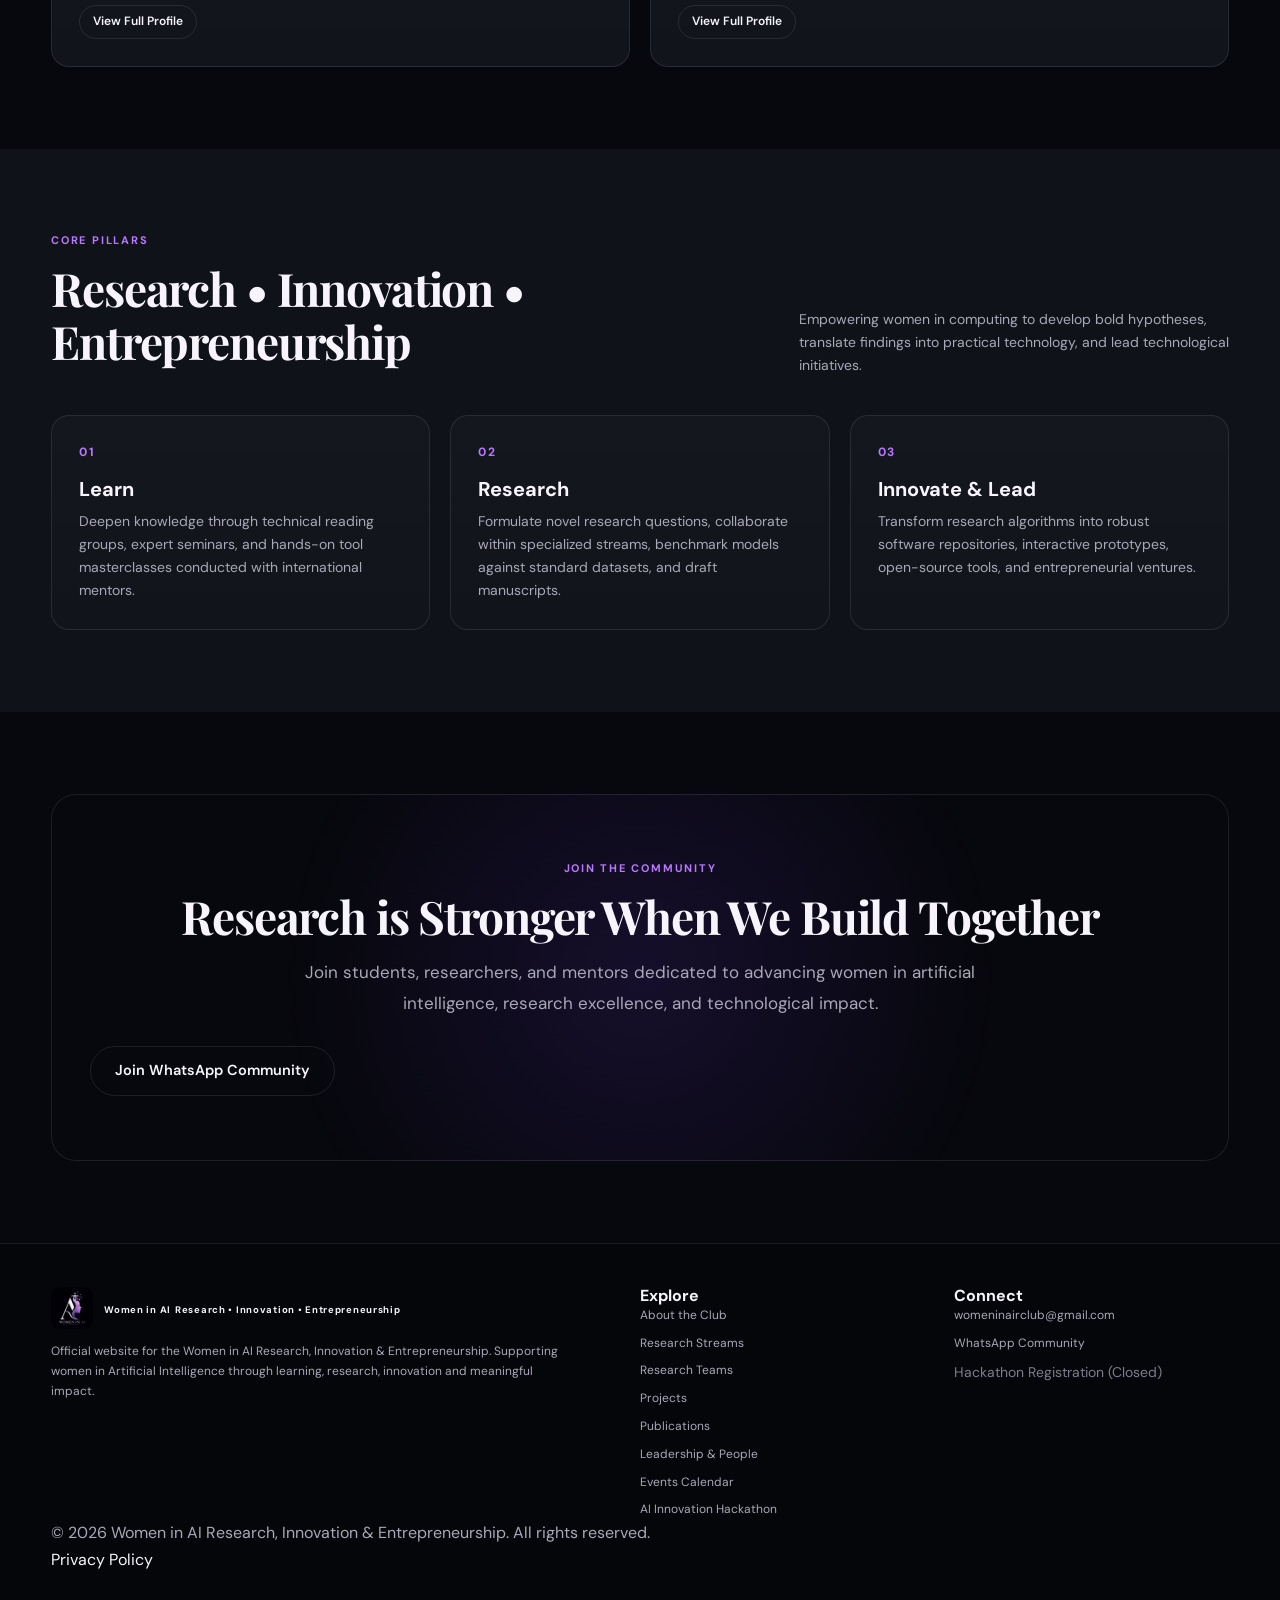
==== commit f04a85a7: "Add files via upload" ====
--- a/index.html
+++ b/index.html
@@ -1,427 +1,423 @@
 <!doctype html>
 <html lang="en">
 <head>
-  <meta charset="utf-8">
-  <meta name="viewport" content="width=device-width,initial-scale=1">
-  <title>Women in AI Research, Innovation &amp; Entrepreneurship | Research • Innovation • Entrepreneurship</title>
-  <meta name="description" content="Women in AI Research, Innovation &amp; Entrepreneurship — An academic and research-driven organization supporting women in Artificial Intelligence, research collaboration, technological innovation, and entrepreneurship.">
-  <link rel="icon" href="assets/logo.png">
-  <link rel="stylesheet" href="css/style.css">
-  <link rel="canonical" href="https://womeninairclub.github.io/women-in-ai-research-club/index.html">
-  <meta property="og:title" content="Women in AI Research, Innovation &amp; Entrepreneurship">
-  <meta property="og:description" content="Research • Innovation • Entrepreneurship — A research community supporting women in Artificial Intelligence through structured pathways from learning to publication.">
-  <meta property="og:type" content="website">
-  <meta property="og:image" content="https://womeninairclub.github.io/women-in-ai-research-club/assets/logo.png">
+ <meta charset="utf-8">
+ <meta name="viewport" content="width=device-width,initial-scale=1">
+ <title>Women in AI Research, Innovation &amp; Entrepreneurship | Research • Innovation • Entrepreneurship</title>
+ <meta name="description" content="Women in AI Research, Innovation &amp; Entrepreneurship — An academic and research-driven organization supporting women in Artificial Intelligence, research collaboration, technological innovation, and entrepreneurship.">
+ <link rel="icon" href="assets/logo.png">
+ <link rel="stylesheet" href="css/style.css">
+ <link rel="canonical" href="https://womeninairclub.github.io/women-in-ai-research-club/index.html">
+ <meta property="og:title" content="Women in AI Research, Innovation &amp; Entrepreneurship">
+ <meta property="og:description" content="Research • Innovation • Entrepreneurship — A research community supporting women in Artificial Intelligence through structured pathways from learning to publication.">
+ <meta property="og:type" content="website">
+ <meta property="og:image" content="https://womeninairclub.github.io/women-in-ai-research-club/assets/logo.png">
 </head>
 <body>
 
 <!-- SITE HEADER -->
 <header class="site-header">
-  <div class="container nav-inner">
-    <a class="brand" href="index.html" aria-label="Women in AI Research, Innovation &amp; Entrepreneurship Home">
-      <img src="assets/logo.png" alt="Women in AI Research, Innovation &amp; Entrepreneurship logo">
-      <div class="brand-text">
-        <span class="brand-title">Women in AI</span>
-        <span class="brand-sub">Research • Innovation • Entrepreneurship</span>
-      </div>
-    </a>
-
-    <button class="menu" aria-label="Open navigation" aria-expanded="false">☰</button>
-
-    <nav class="navlinks" aria-label="Primary navigation">
-      <a href="index.html" class="active">Home</a>
-      <a href="about.html">About</a>
-      <a href="research.html">Research</a>
-      <a href="teams.html">Teams</a>
-      <a href="projects.html">Projects</a>
-      <a href="publications.html">Publications</a>
-      <a href="people.html">People</a>
-      <a href="events.html">Events</a>
-      <a href="hackathon.html" class="nav-hackathon">AI Innovation Hackathon 2026</a>
-      <a href="join.html" class="btn primary sm">Join Us</a>
-    </nav>
-  </div>
+ <div class="container nav-inner">
+ <a class="brand" href="index.html" aria-label="Women in AI Research, Innovation &amp; Entrepreneurship Home">
+ <img src="assets/logo.png" alt="Women in AI Research, Innovation &amp; Entrepreneurship logo">
+ <div class="brand-text">
+ <span class="brand-title">Women in AI</span>
+ <span class="brand-sub">Research • Innovation • Entrepreneurship</span>
+ </div>
+ </a>
+
+ <button class="menu" aria-label="Open navigation" aria-expanded="false">☰</button>
+
+ <nav class="navlinks" aria-label="Primary navigation">
+ <a href="index.html" class="active">Home</a>
+ <a href="about.html">About</a>
+ <a href="research.html">Research</a>
+ <a href="teams.html">Teams</a>
+ <a href="projects.html">Projects</a>
+ <a href="publications.html">Publications</a>
+ <a href="people.html">People</a>
+ <a href="events.html">Events</a>
+ <a href="hackathon.html" class="nav-hackathon">AI Innovation Hackathon 2026</a>
+ 
+ </nav>
+ </div>
 </header>
 
 <main>
 
-  <!-- HERO -->
-  <section class="hero">
-    <div class="container">
-      <div class="eyebrow">
-        Women in AI Research, Innovation &amp; Entrepreneurship
-      </div>
-
-      <h1>
-        Research. Innovation.<br>
-        <span class="highlight">Entrepreneurship.</span>
-      </h1>
-
-      <p class="lead">
-        A research-driven academic community supporting women in Artificial Intelligence through rigorous learning, scientific inquiry, interdisciplinary collaboration, and technological leadership.
-      </p>
-
-      <div class="hero-actions">
-        <a class="btn primary" href="research.html">
-          Explore Research
-        </a>
-        <a class="btn" href="join.html">
-          Join the Club
-        </a>
-        <a class="btn outline-purple" href="hackathon.html">
-          ★ AI Innovation Hackathon 2026
-        </a>
-      </div>
-
-      <!-- KEY LEADERSHIP SUMMARY -->
-      <div class="meta">
-        <div>
-          <strong>CEO &amp; Founder</strong>
-          Dr. Ayesha Heena
-        </div>
-        <div>
-          <strong>Honorary Chief Academic &amp; Research Advisor</strong>
-          Prof. Dr. Inam Ullah Khan
-        </div>
-        <div>
-          <strong>President</strong>
-          Mohsina Banu
-        </div>
-        <div>
-          <strong>Vice President</strong>
-          Bushra Hamdani
-        </div>
-      </div>
-    </div>
-  </section>
-
-  <!-- HACKATHON PROMINENT CALLOUT BANNER -->
-  <section class="section" style="padding:32px 0 0">
-    <div class="container">
-      <div class="featured-event" style="display:flex;align-items:center;justify-content:space-between;flex-wrap:wrap;gap:24px">
-        <div>
-          <span class="status-pill selected" style="margin-bottom:8px">Official International Hackathon • 18–20 October 2026</span>
-          <h2 style="font-size:clamp(22px,3vw,30px);margin:8px 0">AI Innovation Hackathon 2026</h2>
-          <p style="margin:0;max-width:680px">
-            International online competition featuring 60 approved challenges across 5 specialized tracks. Round 1 Idea Screening deadline: 19 October 2026 at 7:30 PM IST. Free and open internationally.
-          </p>
-        </div>
-        <div style="display:flex;gap:10px;flex-wrap:wrap">
-          <a href="hackathon.html" class="btn primary">View Hackathon Details</a>
-          <button type="button" class="btn disabled btn-closed" disabled aria-disabled="true" title="Registrations are officially closed">Registrations Closed</button>
-          <a href="hackathon.html#stage1" class="btn secondary">Round 1 Screening</a>
-          <a href="hackathon.html#stage2" class="btn secondary">Round 2 Final Submission</a>
-        </div>
-      </div>
-    </div>
-  </section>
-
-  <!-- FIVE RESEARCH STREAMS -->
-  <section class="section" id="research-areas">
-    <div class="container">
-      <div class="section-head">
-        <div>
-          <div class="eyebrow">Our Research Focus</div>
-          <h2>Five Streams. One Research Community.</h2>
-        </div>
-        <p>
-          Our academic structure is anchored in five defined research areas, enabling members to specialize, form collaborative teams, and publish peer-reviewed scientific contributions.
-        </p>
-      </div>
-
-      <div class="grid grid-3">
-        <!-- STREAM 1 -->
-        <a class="card research-card" href="research.html#methodology">
-          <div class="icon">01</div>
-          <div class="role">Stream 1</div>
-          <h3>AI/ML Methodology</h3>
-          <p>
-            Machine learning algorithms, deep neural architectures, predictive modeling, statistical learning, and rigorous experimental validation.
-          </p>
-        </a>
-
-        <!-- STREAM 2 -->
-        <a class="card research-card" href="research.html#biomedical">
-          <div class="icon">02</div>
-          <div class="role">Stream 2</div>
-          <h3>Biomedical AI / Image &amp; Signal Analysis</h3>
-          <p>
-            Medical imaging analysis, physiological biosignals (ECG/EEG), clinical decision-support systems, and healthcare informatics.
-          </p>
-        </a>
-
-        <!-- STREAM 3 -->
-        <a class="card research-card" href="research.html#explainable">
-          <div class="icon">03</div>
-          <div class="role">Stream 3</div>
-          <h3>Explainable AI (XAI)</h3>
-          <p>
-            Model interpretability, attribution methods, transparent decision boundaries, and understanding complex model representations.
-          </p>
-        </a>
-
-        <!-- STREAM 4 -->
-        <a class="card research-card" href="research.html#trustworthy">
-          <div class="icon">04</div>
-          <div class="role">Stream 4</div>
-          <h3>Trustworthy AI</h3>
-          <p>
-            Safety, reliability, algorithmic fairness, uncertainty quantification, robustness against distribution shifts, and responsible AI.
-          </p>
-        </a>
-
-        <!-- STREAM 5 -->
-        <a class="card research-card" href="publications.html">
-          <div class="icon">05</div>
-          <div class="role">Stream 5</div>
-          <h3>Evaluation &amp; Research Publications</h3>
-          <p>
-            Systematic benchmarking, reproducible scientific experiments, documentation, and advancing peer-reviewed journal and conference publications.
-          </p>
-        </a>
-
-        <!-- ABOUT OVERVIEW CARD -->
-        <div class="card highlighted" style="display:flex;flex-direction:column;justify-content:center">
-          <div class="eyebrow">Academic Foundation</div>
-          <h3>Structured Pathways</h3>
-          <p style="margin-bottom:18px">
-            Members progress from foundational literature review to active empirical experimentation under academic mentorship.
-          </p>
-          <div>
-            <a href="about.html" class="btn sm">Learn About the Club →</a>
-          </div>
-        </div>
-      </div>
-    </div>
-  </section>
-
-  <!-- RESEARCH ROADMAP -->
-  <section class="section alt" id="roadmap">
-    <div class="container">
-      <div class="section-head">
-        <div>
-          <div class="eyebrow">Research Methodology</div>
-          <h2>From Curiosity to Scholarly Contribution</h2>
-        </div>
-        <p class="lead">
-          Our eight-stage workflow provides members with a disciplined path from early inquiry to verified scientific publications.
-        </p>
-      </div>
-
-      <div class="roadmap">
-        <div class="step">
-          <small>01</small>
-          <span>Learn</span>
-        </div>
-        <div class="step">
-          <small>02</small>
-          <span>Literature Review</span>
-        </div>
-        <div class="step">
-          <small>03</small>
-          <span>Identify Gap</span>
-        </div>
-        <div class="step">
-          <small>04</small>
-          <span>Research Idea</span>
-        </div>
-        <div class="step">
-          <small>05</small>
-          <span>Experiment</span>
-        </div>
-        <div class="step">
-          <small>06</small>
-          <span>Analyse</span>
-        </div>
-        <div class="step">
-          <small>07</small>
-          <span>Document</span>
-        </div>
-        <div class="step">
-          <small>08</small>
-          <span>Publish</span>
-        </div>
-      </div>
-    </div>
-  </section>
-
-  <!-- LEADERSHIP -->
-  <section class="section" id="leadership">
-    <div class="container">
-      <div class="section-head">
-        <div>
-          <div class="eyebrow">Academic Guidance</div>
-          <h2>Guided by Distinguished Leadership</h2>
-        </div>
-        <p>
-          Bridging international academic mentorship with student leadership to cultivate a world-class AI research culture.
-        </p>
-      </div>
-
-      <div class="grid grid-2">
-        <!-- CEO & FOUNDER -->
-        <div class="card">
-          <div class="role">CEO &amp; Founder</div>
-          <h3>Dr. Ayesha Heena</h3>
-          <p>
-            Postdoctoral Researcher at AIEYS, faculty member in AI &amp; ML at Sharnbasva University with 25 years of teaching experience, award-winning educator, and researcher in medical image processing and AI.
-          </p>
-          <div style="margin-top:auto;padding-top:16px">
-            <a class="btn sm" href="people.html#ayesha-heena">View Full Profile</a>
-          </div>
-        </div>
-
-        <!-- ADVISOR -->
-        <div class="card">
-          <div class="role">Honorary Chief Academic &amp; Research Advisor</div>
-          <h3>Prof. Dr. Inam Ullah Khan</h3>
-          <p>
-            Senior Member of IEEE, Postdoctoral Fellow (Multimedia University, Malaysia), Professor (Lincoln University College), and international expert supervising PhDs across the UK, Malaysia, India, and Pakistan.
-          </p>
-          <div style="margin-top:auto;padding-top:16px">
-            <a class="btn sm" href="people.html#inam-ullah-khan">View Full Profile</a>
-          </div>
-        </div>
-
-        <!-- PRESIDENT -->
-        <div class="card">
-          <div class="role">President</div>
-          <h3>Mohsina Banu</h3>
-          <p>
-            AIML graduate and researcher specializing in computer vision, face recognition, DeepFake detection, and cybersecurity. Author of Springer-published research and active hackathon competitor.
-          </p>
-          <div style="margin-top:auto;padding-top:16px">
-            <a class="btn sm" href="people.html#mohsina-banu">View Full Profile</a>
-          </div>
-        </div>
-
-        <!-- VICE PRESIDENT -->
-        <div class="card">
-          <div class="role">Vice President</div>
-          <h3>Bushra Hamdani</h3>
-          <p>
-            Vice President of the Club, supporting organizational leadership, academic activities, and community initiatives. Chief Organizer of the AI Summer School 2026.
-          </p>
-          <div style="margin-top:auto;padding-top:16px">
-            <a class="btn sm" href="people.html#bushra-hamdani">View Full Profile</a>
-          </div>
-        </div>
-      </div>
-    </div>
-  </section>
-
-  <!-- PILLARS -->
-  <section class="section alt">
-    <div class="container">
-      <div class="section-head">
-        <div>
-          <div class="eyebrow">Core Pillars</div>
-          <h2>Research • Innovation • Entrepreneurship</h2>
-        </div>
-        <p>
-          Empowering women in computing to develop bold hypotheses, translate findings into practical technology, and lead technological initiatives.
-        </p>
-      </div>
-
-      <div class="grid grid-3">
-        <div class="card">
-          <div class="num">01</div>
-          <h3>Learn</h3>
-          <p>
-            Deepen knowledge through technical reading groups, expert seminars, and hands-on tool masterclasses conducted with international mentors.
-          </p>
-        </div>
-
-        <div class="card">
-          <div class="num">02</div>
-          <h3>Research</h3>
-          <p>
-            Formulate novel research questions, collaborate within specialized streams, benchmark models against standard datasets, and draft manuscripts.
-          </p>
-        </div>
-
-        <div class="card">
-          <div class="num">03</div>
-          <h3>Innovate &amp; Lead</h3>
-          <p>
-            Transform research algorithms into robust software repositories, interactive prototypes, open-source tools, and entrepreneurial ventures.
-          </p>
-        </div>
-      </div>
-    </div>
-  </section>
-
-  <!-- CTA -->
-  <section class="section">
-    <div class="container">
-      <div class="cta">
-        <div class="eyebrow">Join the Community</div>
-        <h2>Research is Stronger When We Build Together</h2>
-        <p class="lead">
-          Join students, researchers, and mentors dedicated to advancing women in artificial intelligence, research excellence, and technological impact.
-        </p>
-        <div class="hero-actions">
-          <a class="btn primary lg" href="join.html">
-            Apply for Club Membership
-          </a>
-          <a class="btn lg" href="https://chat.whatsapp.com/DsJeBSmTsD1FaE4n0elSIj" target="_blank" rel="noopener">
-            Join WhatsApp Community
-          </a>
-        </div>
-      </div>
-    </div>
-  </section>
+ <!-- HERO -->
+ <section class="hero">
+ <div class="container">
+ <div class="eyebrow">
+ Women in AI Research, Innovation &amp; Entrepreneurship
+ </div>
+
+ <h1>
+ Research. Innovation.<br>
+ <span class="highlight">Entrepreneurship.</span>
+ </h1>
+
+ <p class="lead">
+ A research-driven academic community supporting women in Artificial Intelligence through rigorous learning, scientific inquiry, interdisciplinary collaboration, and technological leadership.
+ </p>
+
+ <div class="hero-actions">
+ <a class="btn primary" href="research.html">
+ Explore Research
+ </a>
+ 
+ <a class="btn outline-purple" href="hackathon.html">
+ ★ AI Innovation Hackathon 2026
+ </a>
+ </div>
+
+ <!-- KEY LEADERSHIP SUMMARY -->
+ <div class="meta">
+ <div>
+ <strong>CEO &amp; Founder</strong>
+ Dr. Ayesha Heena
+ </div>
+ <div>
+ <strong>Honorary Chief Academic &amp; Research Advisor</strong>
+ Prof. Dr. Inam Ullah Khan
+ </div>
+ <div>
+ <strong>President</strong>
+ Mohsina Banu
+ </div>
+ <div>
+ <strong>Vice President</strong>
+ Bushra Hamdani
+ </div>
+ </div>
+ </div>
+ </section>
+
+ <!-- HACKATHON PROMINENT CALLOUT BANNER -->
+ <section class="section" style="padding:32px 0 0">
+ <div class="container">
+ <div class="featured-event" style="display:flex;align-items:center;justify-content:space-between;flex-wrap:wrap;gap:24px">
+ <div>
+ <span class="status-pill selected" style="margin-bottom:8px">Official International Hackathon • 18–20 October 2026</span>
+ <h2 style="font-size:clamp(22px,3vw,30px);margin:8px 0">AI Innovation Hackathon 2026</h2>
+ <p style="margin:0;max-width:680px">
+ International online competition featuring 60 approved challenges across 5 specialized tracks. Round 1 Idea Screening deadline: 19 October 2026 at 7:30 PM IST. Free and open internationally.
+ </p>
+ </div>
+ <div style="display:flex;gap:10px;flex-wrap:wrap">
+ <a href="hackathon.html" class="btn primary">View Hackathon Details</a>
+ 
+ 
+ 
+ </div>
+ </div>
+ </div>
+ </section>
+
+ <!-- FIVE RESEARCH STREAMS -->
+ <section class="section" id="research-areas">
+ <div class="container">
+ <div class="section-head">
+ <div>
+ <div class="eyebrow">Our Research Focus</div>
+ <h2>Five Streams. One Research Community.</h2>
+ </div>
+ <p>
+ Our academic structure is anchored in five defined research areas, enabling members to specialize, form collaborative teams, and publish peer-reviewed scientific contributions.
+ </p>
+ </div>
+
+ <div class="grid grid-3">
+ <!-- STREAM 1 -->
+ <a class="card research-card" href="research.html#methodology">
+ <div class="icon">01</div>
+ <div class="role">Stream 1</div>
+ <h3>AI/ML Methodology</h3>
+ <p>
+ Machine learning algorithms, deep neural architectures, predictive modeling, statistical learning, and rigorous experimental validation.
+ </p>
+ </a>
+
+ <!-- STREAM 2 -->
+ <a class="card research-card" href="research.html#biomedical">
+ <div class="icon">02</div>
+ <div class="role">Stream 2</div>
+ <h3>Biomedical AI / Image &amp; Signal Analysis</h3>
+ <p>
+ Medical imaging analysis, physiological biosignals (ECG/EEG), clinical decision-support systems, and healthcare informatics.
+ </p>
+ </a>
+
+ <!-- STREAM 3 -->
+ <a class="card research-card" href="research.html#explainable">
+ <div class="icon">03</div>
+ <div class="role">Stream 3</div>
+ <h3>Explainable AI (XAI)</h3>
+ <p>
+ Model interpretability, attribution methods, transparent decision boundaries, and understanding complex model representations.
+ </p>
+ </a>
+
+ <!-- STREAM 4 -->
+ <a class="card research-card" href="research.html#trustworthy">
+ <div class="icon">04</div>
+ <div class="role">Stream 4</div>
+ <h3>Trustworthy AI</h3>
+ <p>
+ Safety, reliability, algorithmic fairness, uncertainty quantification, robustness against distribution shifts, and responsible AI.
+ </p>
+ </a>
+
+ <!-- STREAM 5 -->
+ <a class="card research-card" href="publications.html">
+ <div class="icon">05</div>
+ <div class="role">Stream 5</div>
+ <h3>Evaluation &amp; Research Publications</h3>
+ <p>
+ Systematic benchmarking, reproducible scientific experiments, documentation, and advancing peer-reviewed journal and conference publications.
+ </p>
+ </a>
+
+ <!-- ABOUT OVERVIEW CARD -->
+ <div class="card highlighted" style="display:flex;flex-direction:column;justify-content:center">
+ <div class="eyebrow">Academic Foundation</div>
+ <h3>Structured Pathways</h3>
+ <p style="margin-bottom:18px">
+ Members progress from foundational literature review to active empirical experimentation under academic mentorship.
+ </p>
+ <div>
+ <a href="about.html" class="btn sm">Learn About the Club →</a>
+ </div>
+ </div>
+ </div>
+ </div>
+ </section>
+
+ <!-- RESEARCH ROADMAP -->
+ <section class="section alt" id="roadmap">
+ <div class="container">
+ <div class="section-head">
+ <div>
+ <div class="eyebrow">Research Methodology</div>
+ <h2>From Curiosity to Scholarly Contribution</h2>
+ </div>
+ <p class="lead">
+ Our eight-stage workflow provides members with a disciplined path from early inquiry to verified scientific publications.
+ </p>
+ </div>
+
+ <div class="roadmap">
+ <div class="step">
+ <small>01</small>
+ <span>Learn</span>
+ </div>
+ <div class="step">
+ <small>02</small>
+ <span>Literature Review</span>
+ </div>
+ <div class="step">
+ <small>03</small>
+ <span>Identify Gap</span>
+ </div>
+ <div class="step">
+ <small>04</small>
+ <span>Research Idea</span>
+ </div>
+ <div class="step">
+ <small>05</small>
+ <span>Experiment</span>
+ </div>
+ <div class="step">
+ <small>06</small>
+ <span>Analyse</span>
+ </div>
+ <div class="step">
+ <small>07</small>
+ <span>Document</span>
+ </div>
+ <div class="step">
+ <small>08</small>
+ <span>Publish</span>
+ </div>
+ </div>
+ </div>
+ </section>
+
+ <!-- LEADERSHIP -->
+ <section class="section" id="leadership">
+ <div class="container">
+ <div class="section-head">
+ <div>
+ <div class="eyebrow">Academic Guidance</div>
+ <h2>Guided by Distinguished Leadership</h2>
+ </div>
+ <p>
+ Bridging international academic mentorship with student leadership to cultivate a world-class AI research culture.
+ </p>
+ </div>
+
+ <div class="grid grid-2">
+ <!-- CEO & FOUNDER -->
+ <div class="card">
+ <div class="role">CEO &amp; Founder</div>
+ <h3>Dr. Ayesha Heena</h3>
+ <p>
+ Postdoctoral Researcher at AIEYS, faculty member in AI &amp; ML at Sharnbasva University with 25 years of teaching experience, award-winning educator, and researcher in medical image processing and AI.
+ </p>
+ <div style="margin-top:auto;padding-top:16px">
+ <a class="btn sm" href="people.html#ayesha-heena">View Full Profile</a>
+ </div>
+ </div>
+
+ <!-- ADVISOR -->
+ <div class="card">
+ <div class="role">Honorary Chief Academic &amp; Research Advisor</div>
+ <h3>Prof. Dr. Inam Ullah Khan</h3>
+ <p>
+ Senior Member of IEEE, Postdoctoral Fellow (Multimedia University, Malaysia), Professor (Lincoln University College), and international expert supervising PhDs across the UK, Malaysia, India, and Pakistan.
+ </p>
+ <div style="margin-top:auto;padding-top:16px">
+ <a class="btn sm" href="people.html#inam-ullah-khan">View Full Profile</a>
+ </div>
+ </div>
+
+ <!-- PRESIDENT -->
+ <div class="card">
+ <div class="role">President</div>
+ <h3>Mohsina Banu</h3>
+ <p>
+ AIML graduate and researcher specializing in computer vision, face recognition, DeepFake detection, and cybersecurity. Author of Springer-published research and active hackathon competitor.
+ </p>
+ <div style="margin-top:auto;padding-top:16px">
+ <a class="btn sm" href="people.html#mohsina-banu">View Full Profile</a>
+ </div>
+ </div>
+
+ <!-- VICE PRESIDENT -->
+ <div class="card">
+ <div class="role">Vice President</div>
+ <h3>Bushra Hamdani</h3>
+ <p>
+ Vice President of the Club, supporting organizational leadership, academic activities, and community initiatives. Chief Organizer of the AI Summer School 2026.
+ </p>
+ <div style="margin-top:auto;padding-top:16px">
+ <a class="btn sm" href="people.html#bushra-hamdani">View Full Profile</a>
+ </div>
+ </div>
+ </div>
+ </div>
+ </section>
+
+ <!-- PILLARS -->
+ <section class="section alt">
+ <div class="container">
+ <div class="section-head">
+ <div>
+ <div class="eyebrow">Core Pillars</div>
+ <h2>Research • Innovation • Entrepreneurship</h2>
+ </div>
+ <p>
+ Empowering women in computing to develop bold hypotheses, translate findings into practical technology, and lead technological initiatives.
+ </p>
+ </div>
+
+ <div class="grid grid-3">
+ <div class="card">
+ <div class="num">01</div>
+ <h3>Learn</h3>
+ <p>
+ Deepen knowledge through technical reading groups, expert seminars, and hands-on tool masterclasses conducted with international mentors.
+ </p>
+ </div>
+
+ <div class="card">
+ <div class="num">02</div>
+ <h3>Research</h3>
+ <p>
+ Formulate novel research questions, collaborate within specialized streams, benchmark models against standard datasets, and draft manuscripts.
+ </p>
+ </div>
+
+ <div class="card">
+ <div class="num">03</div>
+ <h3>Innovate &amp; Lead</h3>
+ <p>
+ Transform research algorithms into robust software repositories, interactive prototypes, open-source tools, and entrepreneurial ventures.
+ </p>
+ </div>
+ </div>
+ </div>
+ </section>
+
+ <!-- CTA -->
+ <section class="section">
+ <div class="container">
+ <div class="cta">
+ <div class="eyebrow">Join the Community</div>
+ <h2>Research is Stronger When We Build Together</h2>
+ <p class="lead">
+ Join students, researchers, and mentors dedicated to advancing women in artificial intelligence, research excellence, and technological impact.
+ </p>
+ <div class="hero-actions">
+ 
+ <a class="btn lg" href="https://chat.whatsapp.com/DsJeBSmTsD1FaE4n0elSIj" target="_blank" rel="noopener">
+ Join WhatsApp Community
+ </a>
+ </div>
+ </div>
+ </div>
+ </section>
 
 </main>
 
 <!-- FOOTER -->
 <footer>
-  <div class="container footer-grid">
-    <div class="footer-brand">
-      <a class="brand" href="index.html">
-        <img src="assets/logo.png" alt="Women in AI logo">
-        <div class="brand-text">
-          <span class="brand-title">Women in AI</span>
-          <span class="brand-sub">Research • Innovation • Entrepreneurship</span>
-        </div>
-      </a>
-      <p>
-        Official website for the Women in AI Research, Innovation &amp; Entrepreneurship. Supporting women in Artificial Intelligence through learning, research, innovation and meaningful impact.
-      </p>
-    </div>
-
-    <div class="footer-col">
-      <h4>Explore</h4>
-      <div class="footer-links">
-        <a href="about.html">About the Club</a>
-        <a href="research.html">Research Streams</a>
-        <a href="teams.html">Research Teams</a>
-        <a href="projects.html">Projects</a>
-        <a href="publications.html">Publications</a>
-        <a href="people.html">Leadership &amp; People</a>
-        <a href="events.html">Events Calendar</a>
-        <a href="hackathon.html">AI Innovation Hackathon</a>
-        <a href="participants.html">Submitted Participants</a>
-      </div>
-    </div>
-
-    <div class="footer-col">
-      <h4>Connect</h4>
-      <div class="footer-links">
-        <a href="mailto:womeninairclub@gmail.com">womeninairclub@gmail.com</a>
-        <a href="https://chat.whatsapp.com/DsJeBSmTsD1FaE4n0elSIj" target="_blank" rel="noopener">WhatsApp Community</a>
-        <a href="join.html">Club Membership Form</a>
-        <span class="footer-link-disabled" style="color:var(--muted-2);cursor:not-allowed;font-size:14px">Hackathon Registration (Closed)</span>
-      </div>
-    </div>
-  </div>
-
-  <div class="container footer-bottom">
-    <p>© <span data-year>2026</span> Women in AI Research, Innovation &amp; Entrepreneurship. All rights reserved.</p>
-    <div>
-      <a href="privacy.html">Privacy Policy</a>
-    </div>
-  </div>
+ <div class="container footer-grid">
+ <div class="footer-brand">
+ <a class="brand" href="index.html">
+ <img src="assets/logo.png" alt="Women in AI logo">
+ <div class="brand-text">
+ <span class="brand-title">Women in AI</span>
+ <span class="brand-sub">Research • Innovation • Entrepreneurship</span>
+ </div>
+ </a>
+ <p>
+ Official website for the Women in AI Research, Innovation &amp; Entrepreneurship. Supporting women in Artificial Intelligence through learning, research, innovation and meaningful impact.
+ </p>
+ </div>
+
+ <div class="footer-col">
+ <h4>Explore</h4>
+ <div class="footer-links">
+ <a href="about.html">About the Club</a>
+ <a href="research.html">Research Streams</a>
+ <a href="teams.html">Research Teams</a>
+ <a href="projects.html">Projects</a>
+ <a href="publications.html">Publications</a>
+ <a href="people.html">Leadership &amp; People</a>
+ <a href="events.html">Events Calendar</a>
+ <a href="hackathon.html">AI Innovation Hackathon</a>
+ 
+ </div>
+ </div>
+
+ <div class="footer-col">
+ <h4>Connect</h4>
+ <div class="footer-links">
+ <a href="mailto:womeninairclub@gmail.com">womeninairclub@gmail.com</a>
+ <a href="https://chat.whatsapp.com/DsJeBSmTsD1FaE4n0elSIj" target="_blank" rel="noopener">WhatsApp Community</a>
+ 
+ <span class="footer-link-disabled" style="color:var(--muted-2);cursor:not-allowed;font-size:14px">Hackathon Registration (Closed)</span>
+ </div>
+ </div>
+ </div>
+
+ <div class="container footer-bottom">
+ <p>© <span data-year>2026</span> Women in AI Research, Innovation &amp; Entrepreneurship. All rights reserved.</p>
+ <div>
+ <a href="privacy.html">Privacy Policy</a>
+ </div>
+ </div>
 </footer>
 
 <script src="js/main.js"></script>
